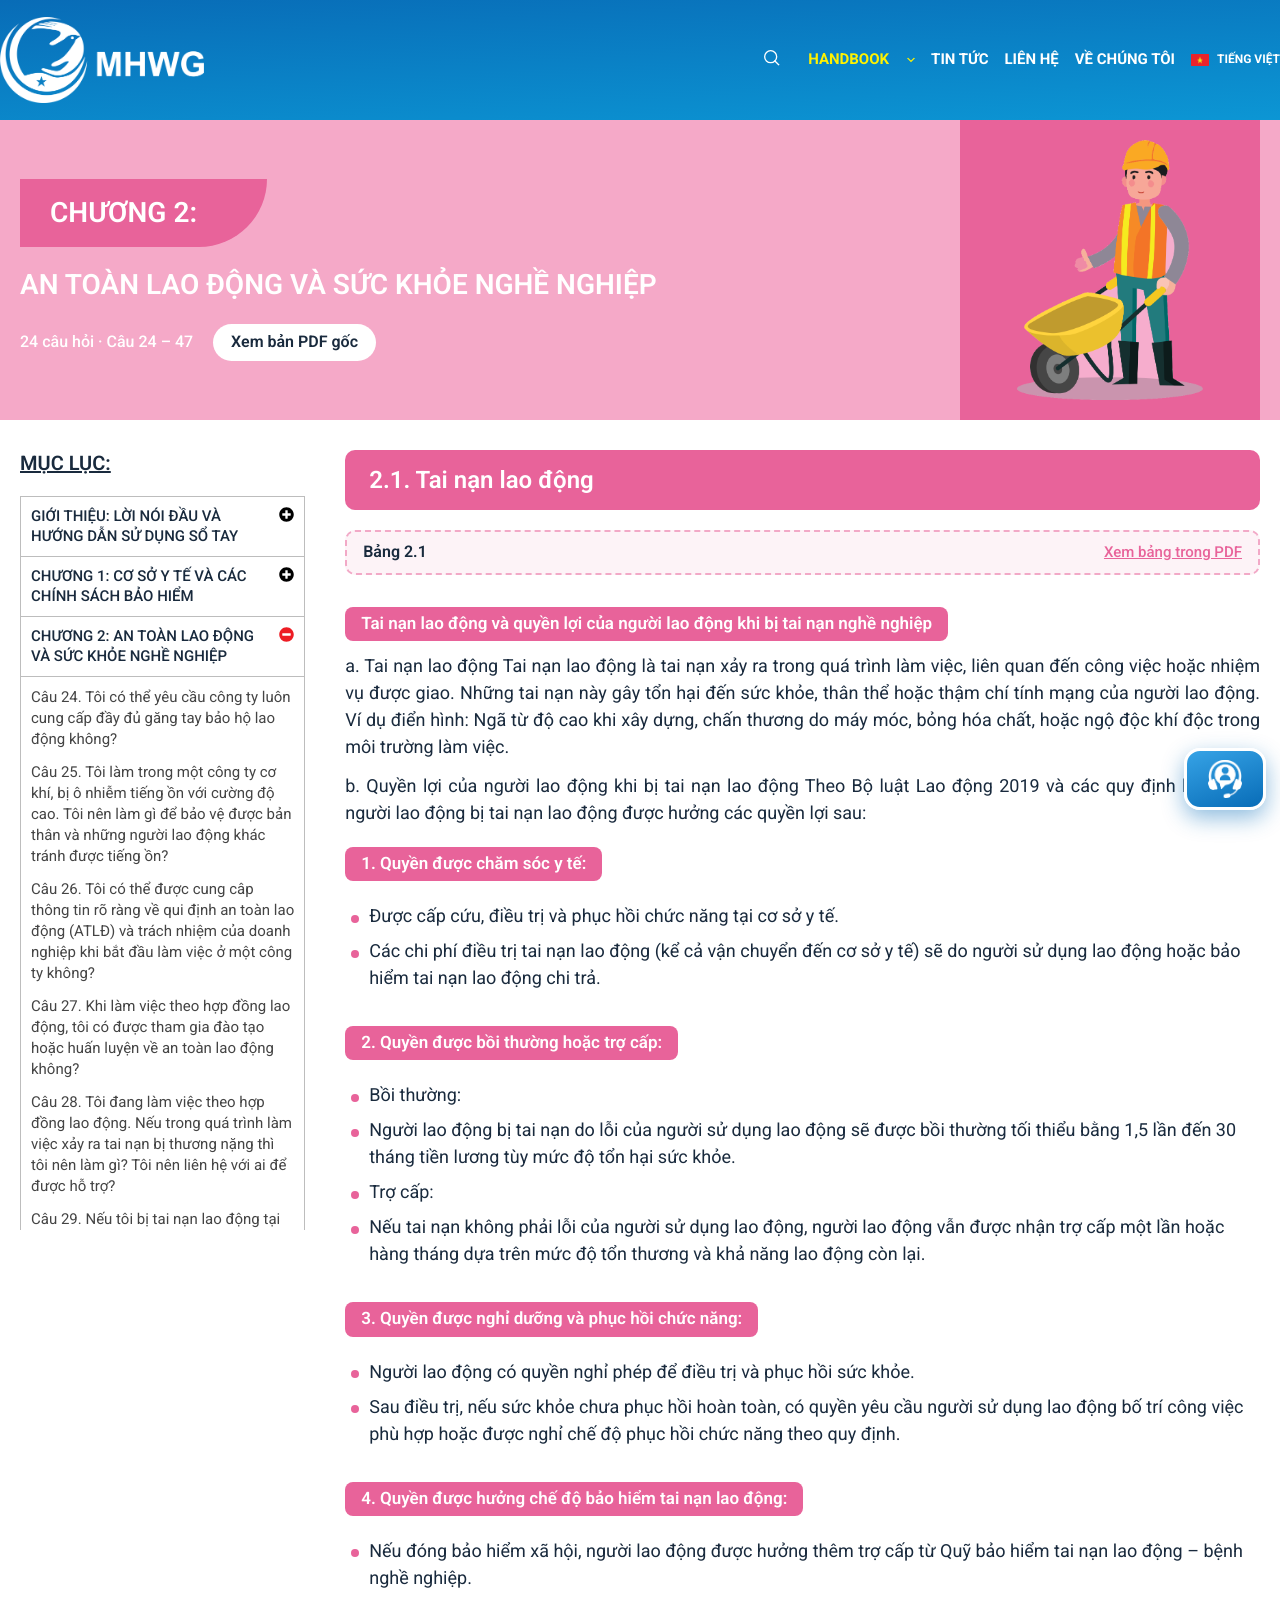
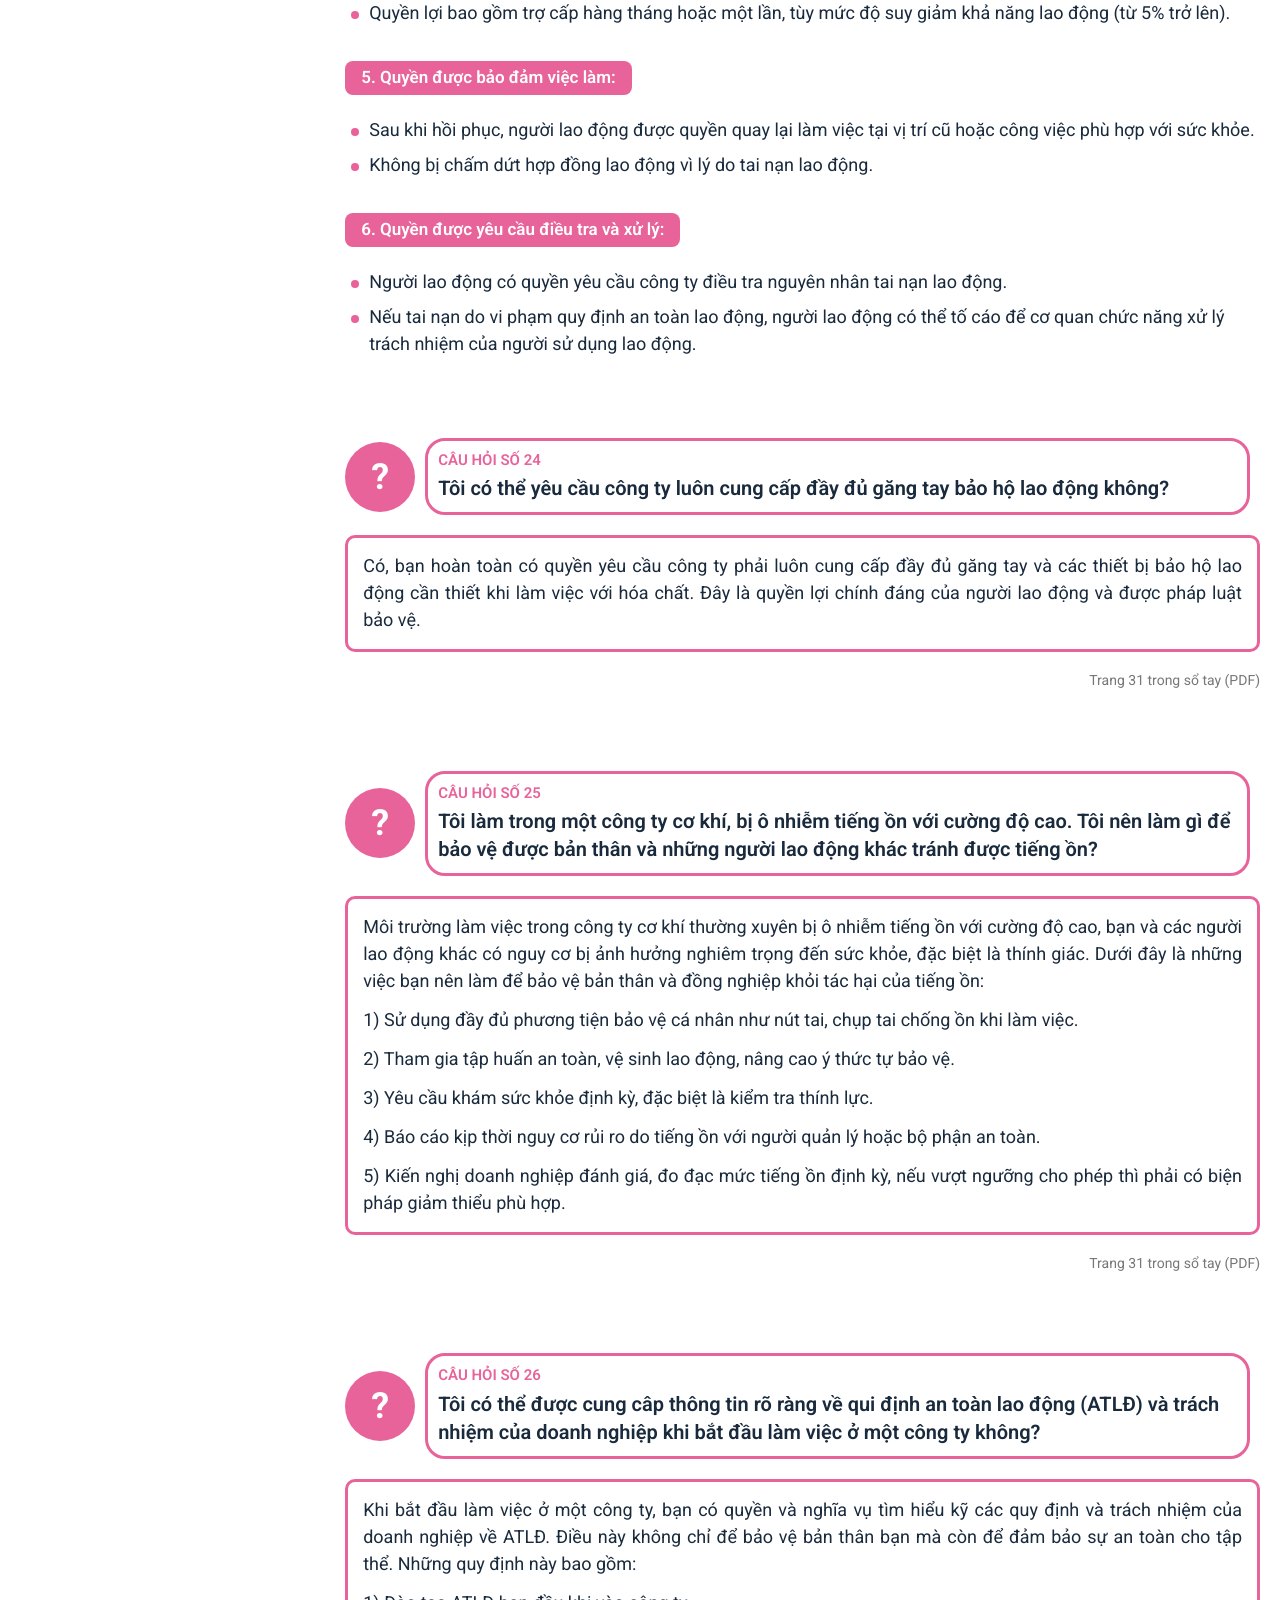
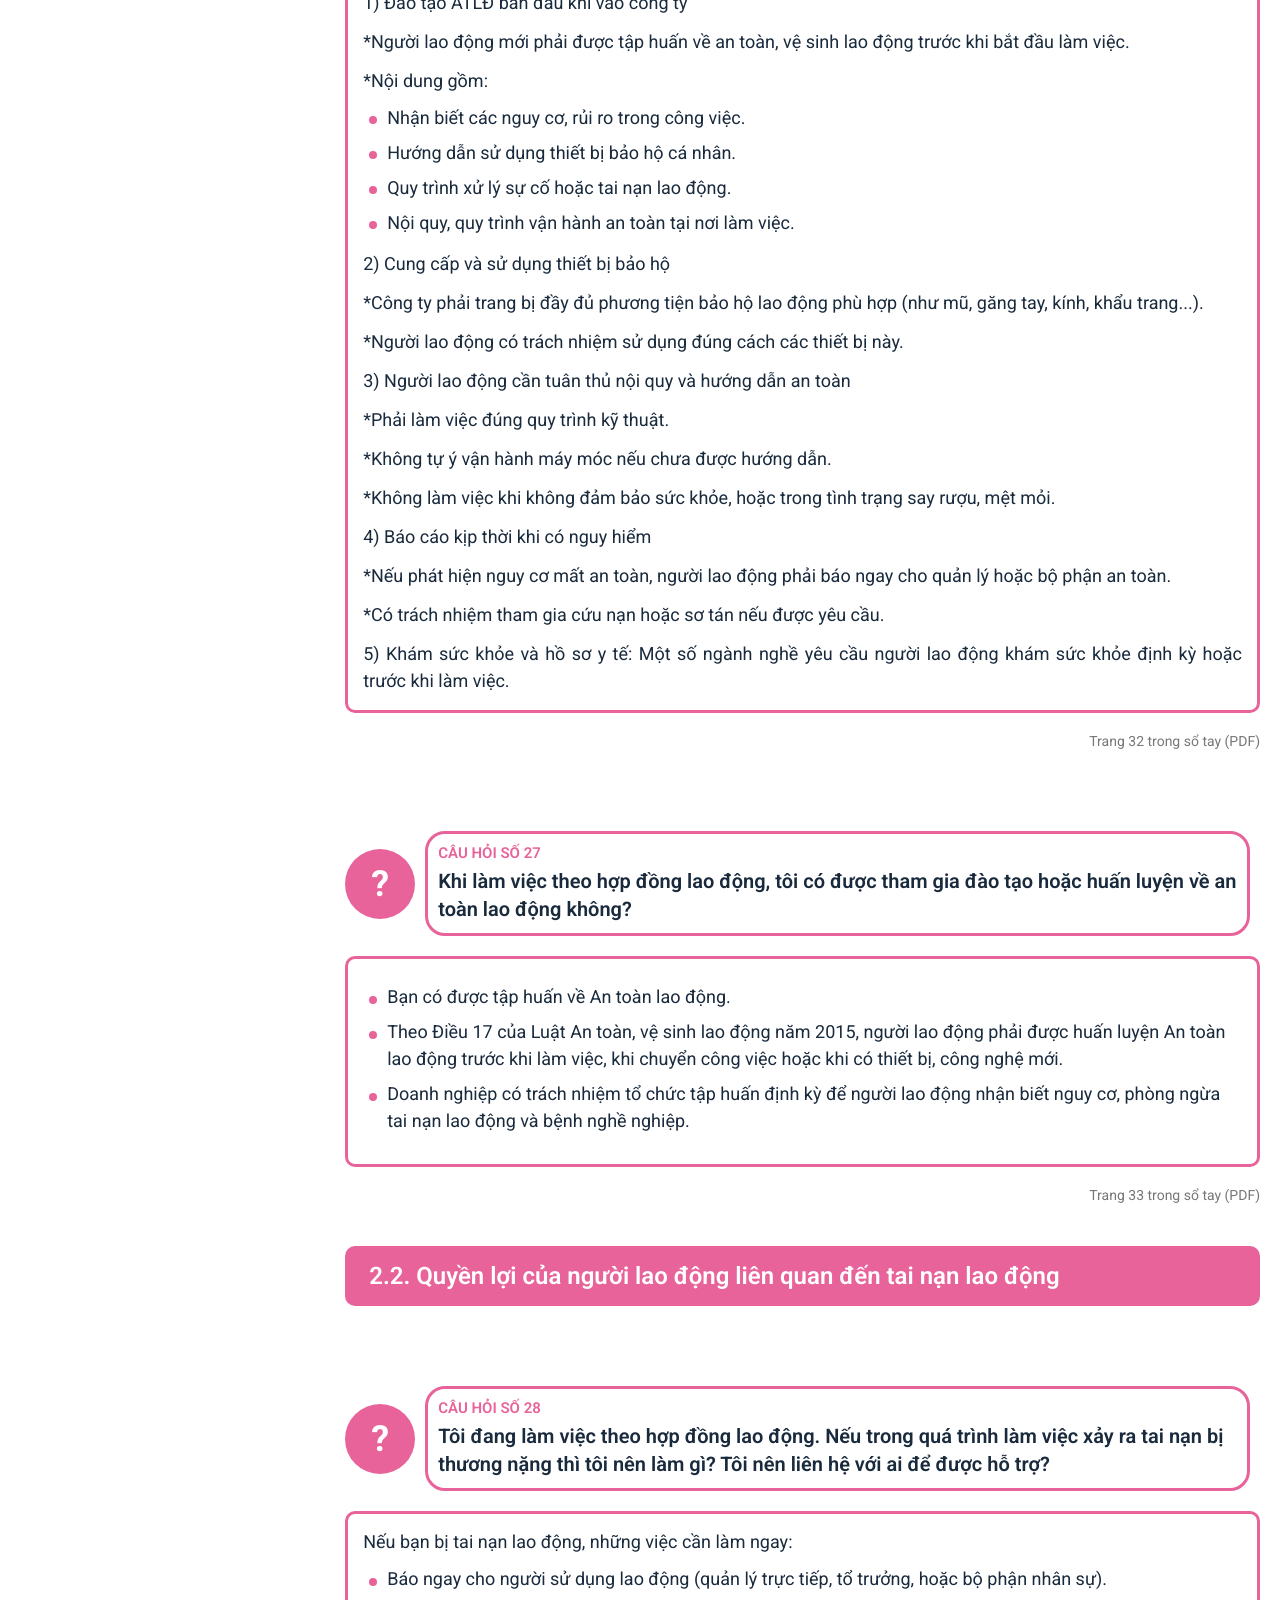
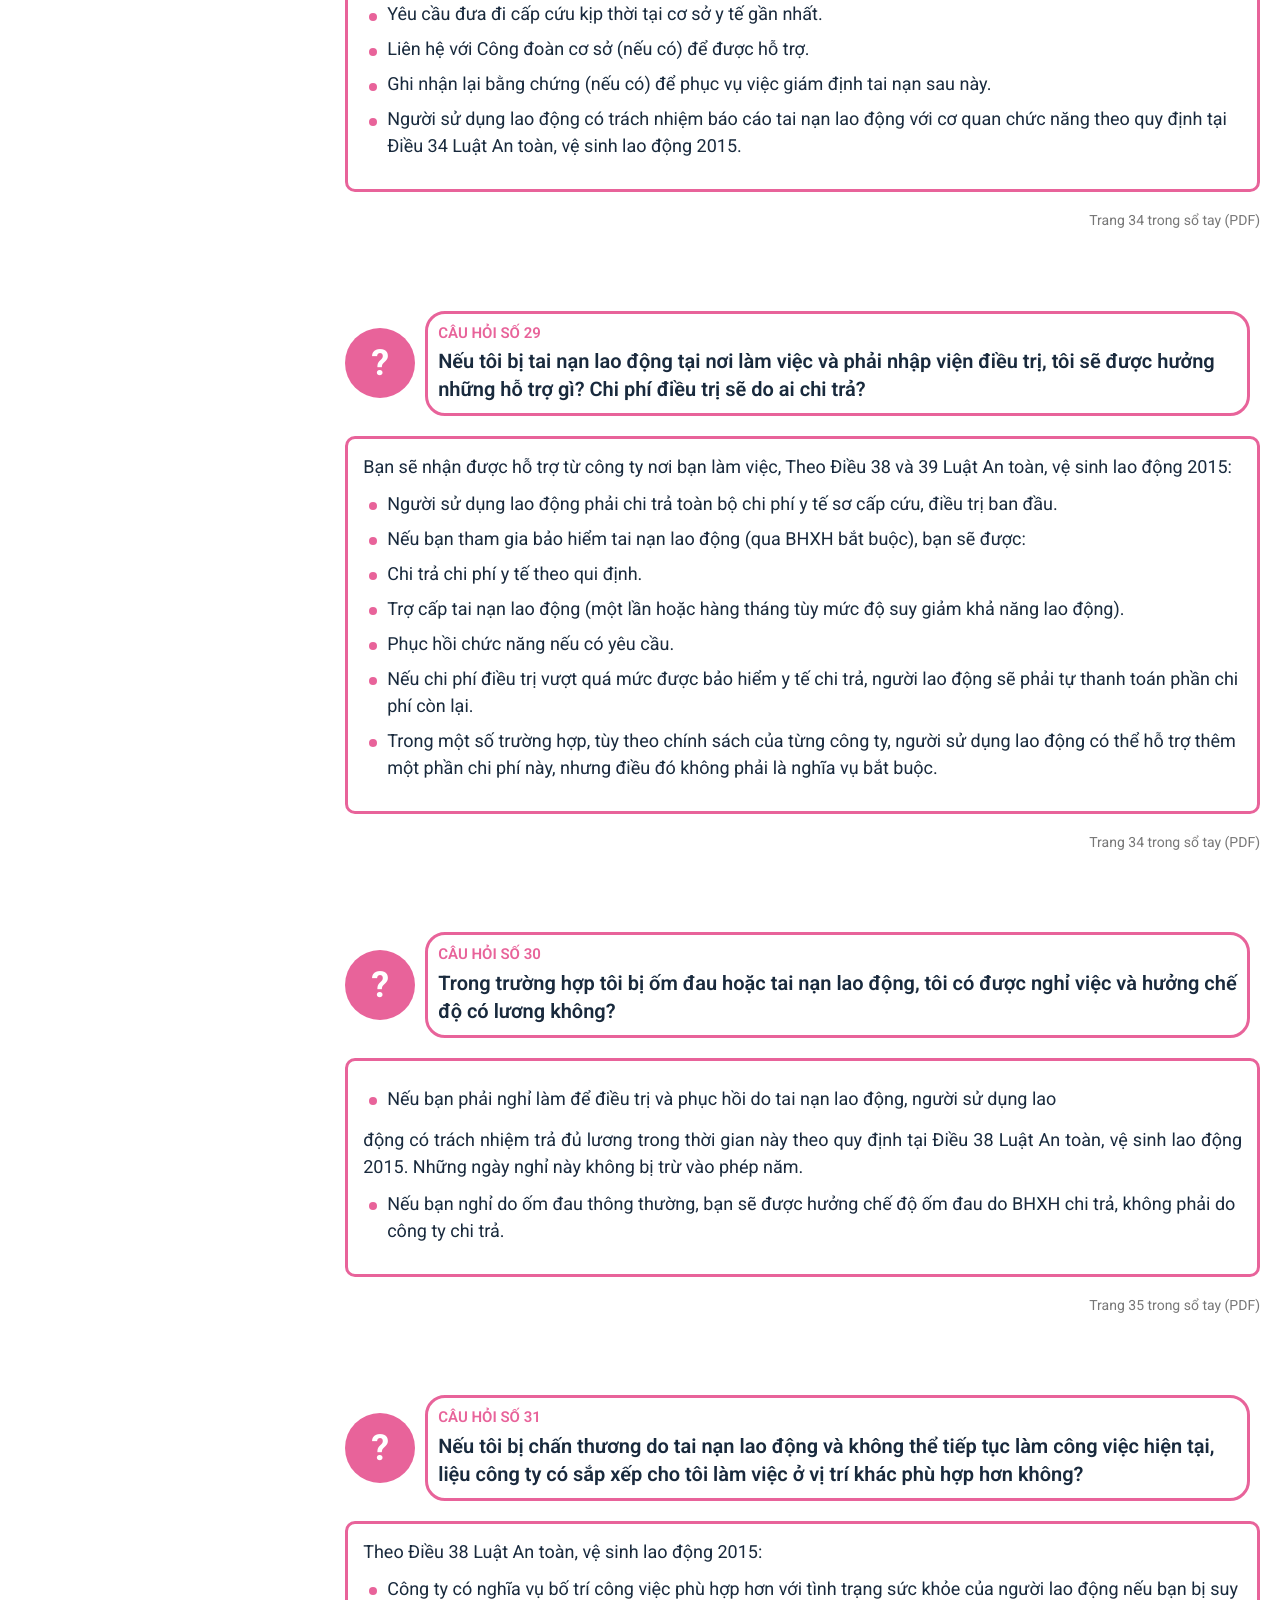
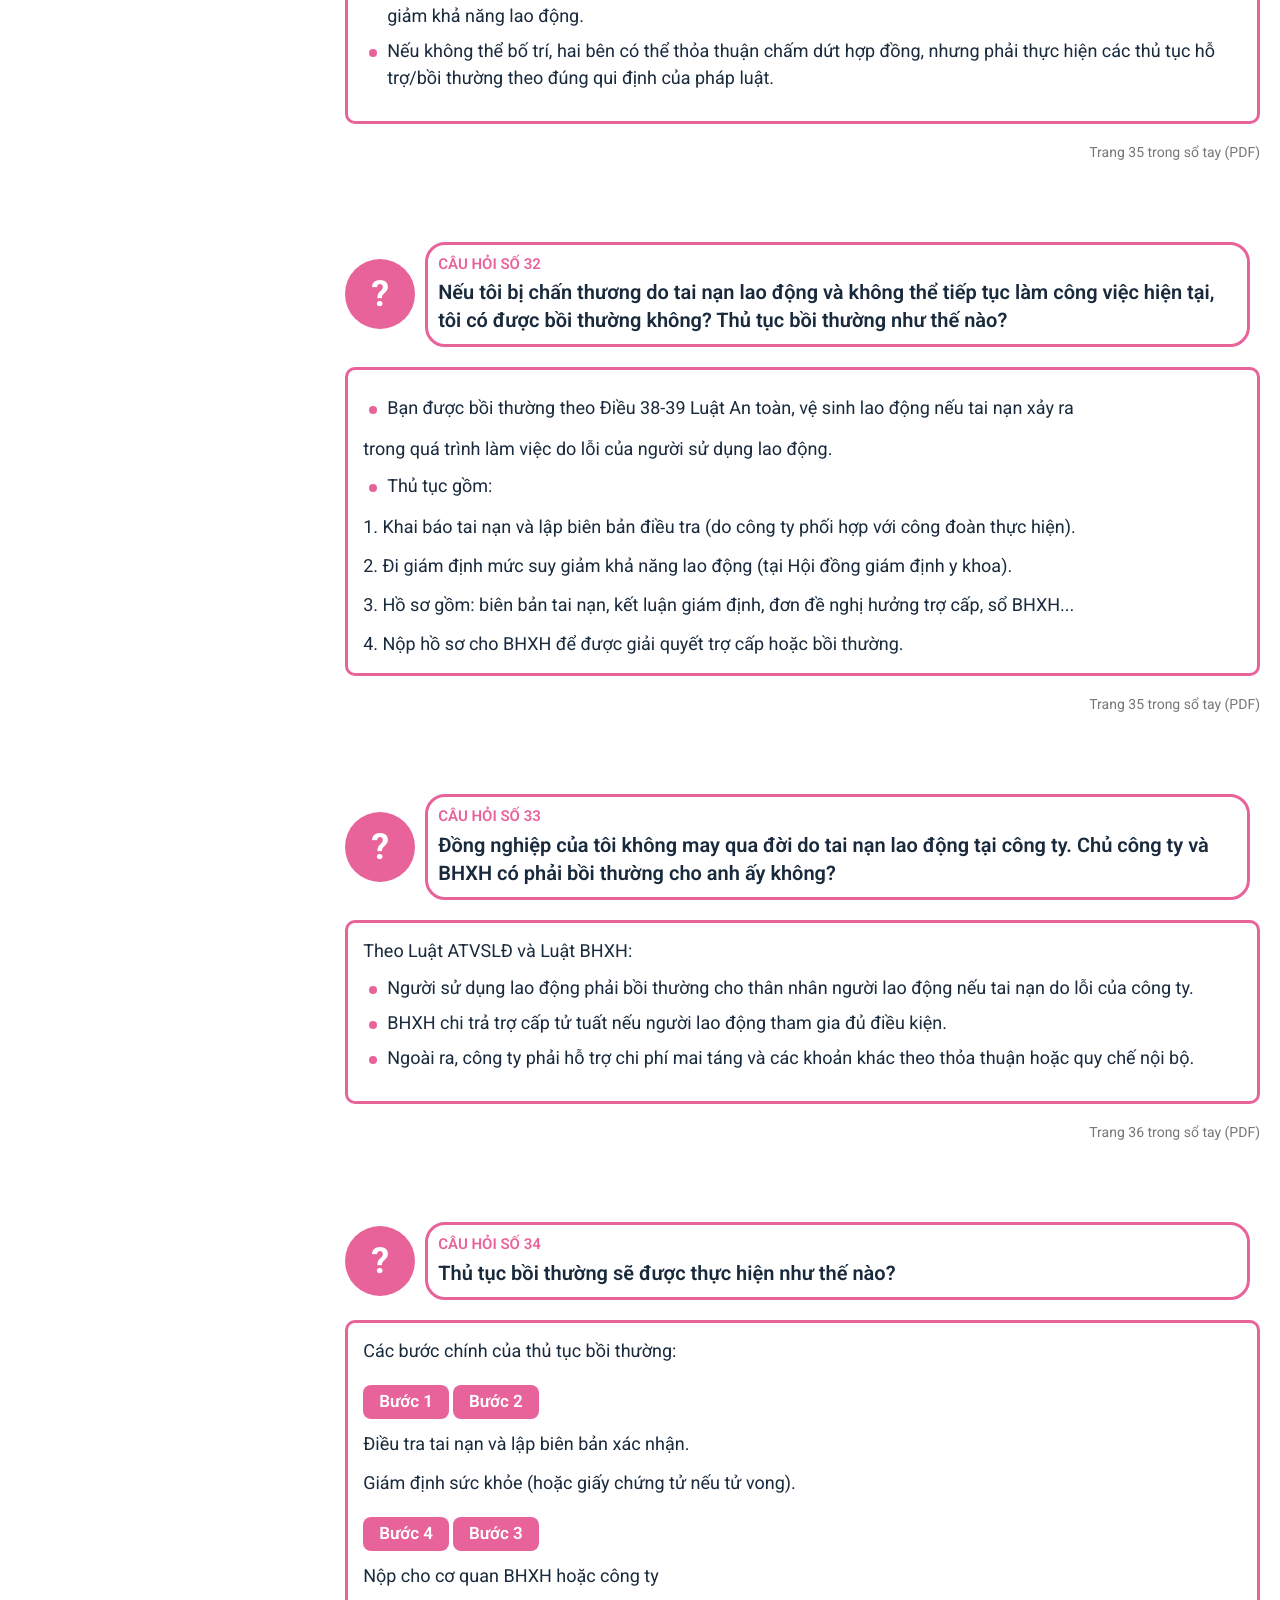
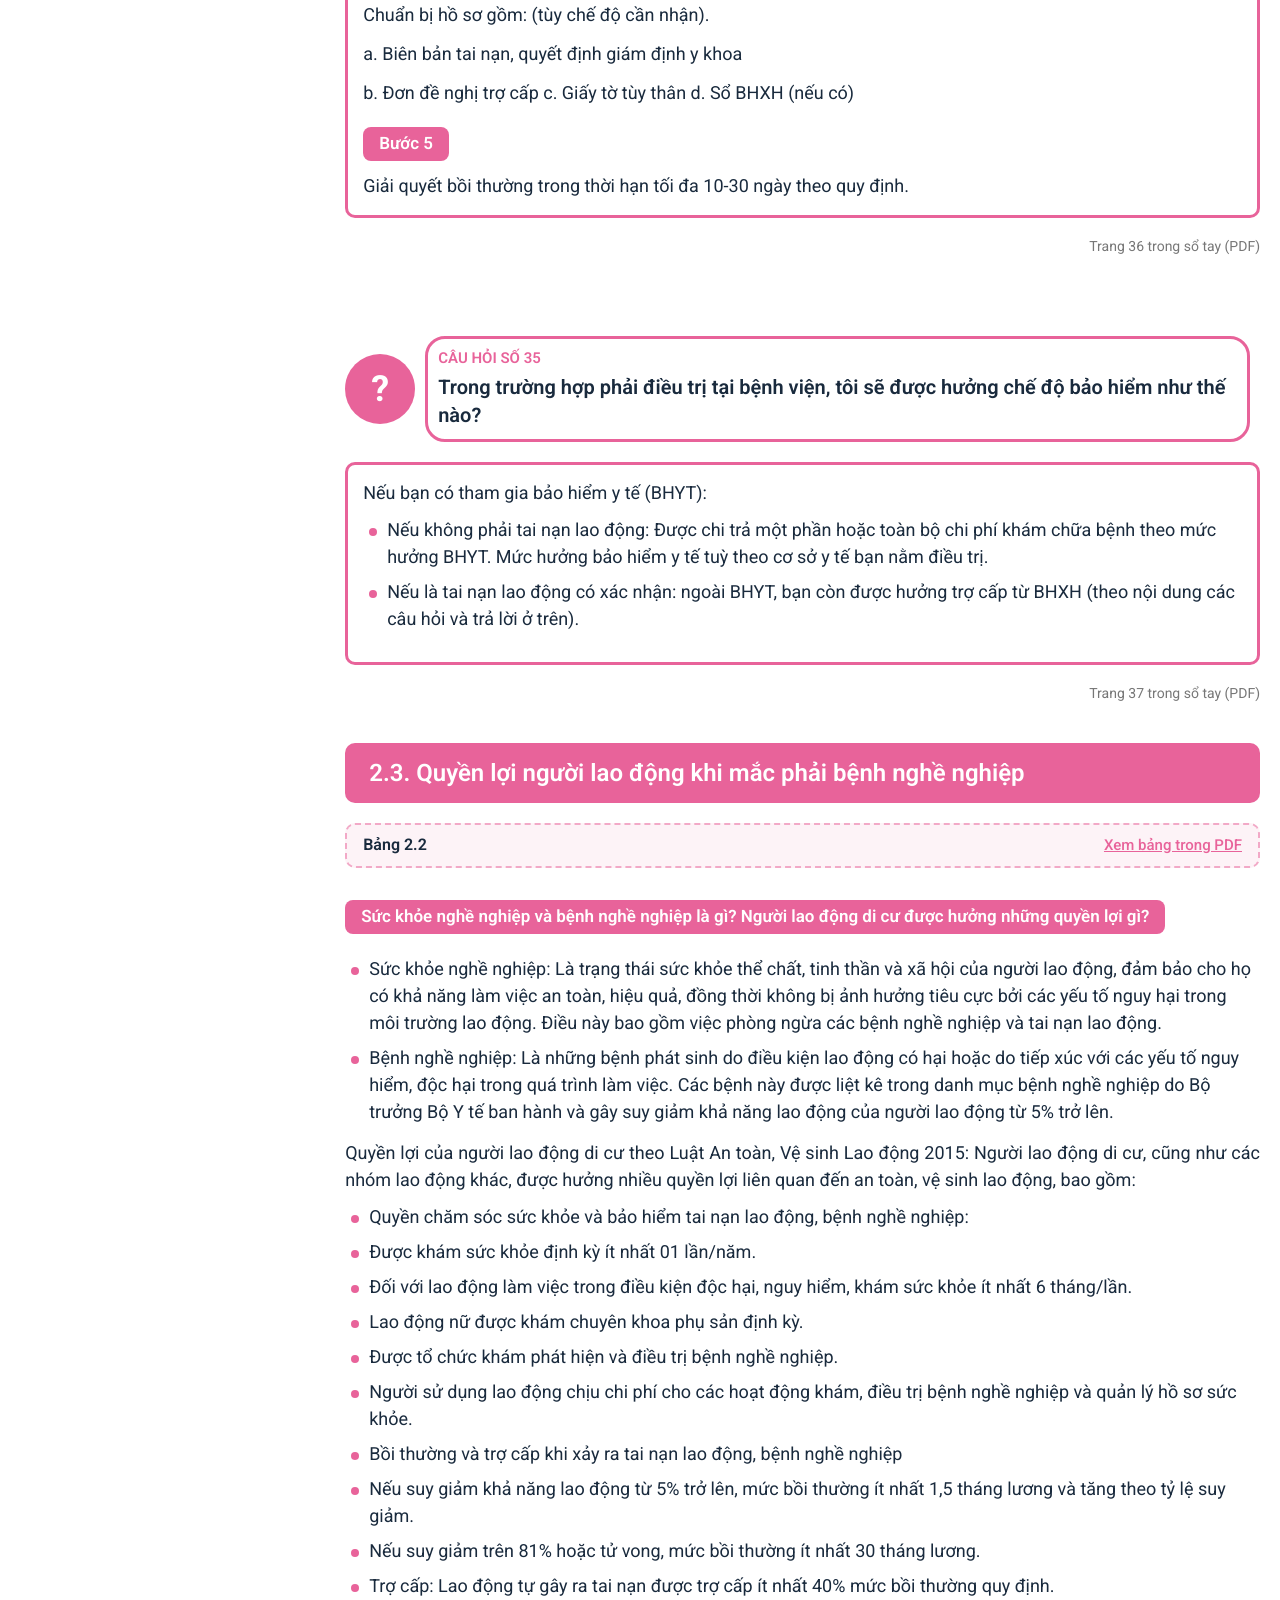
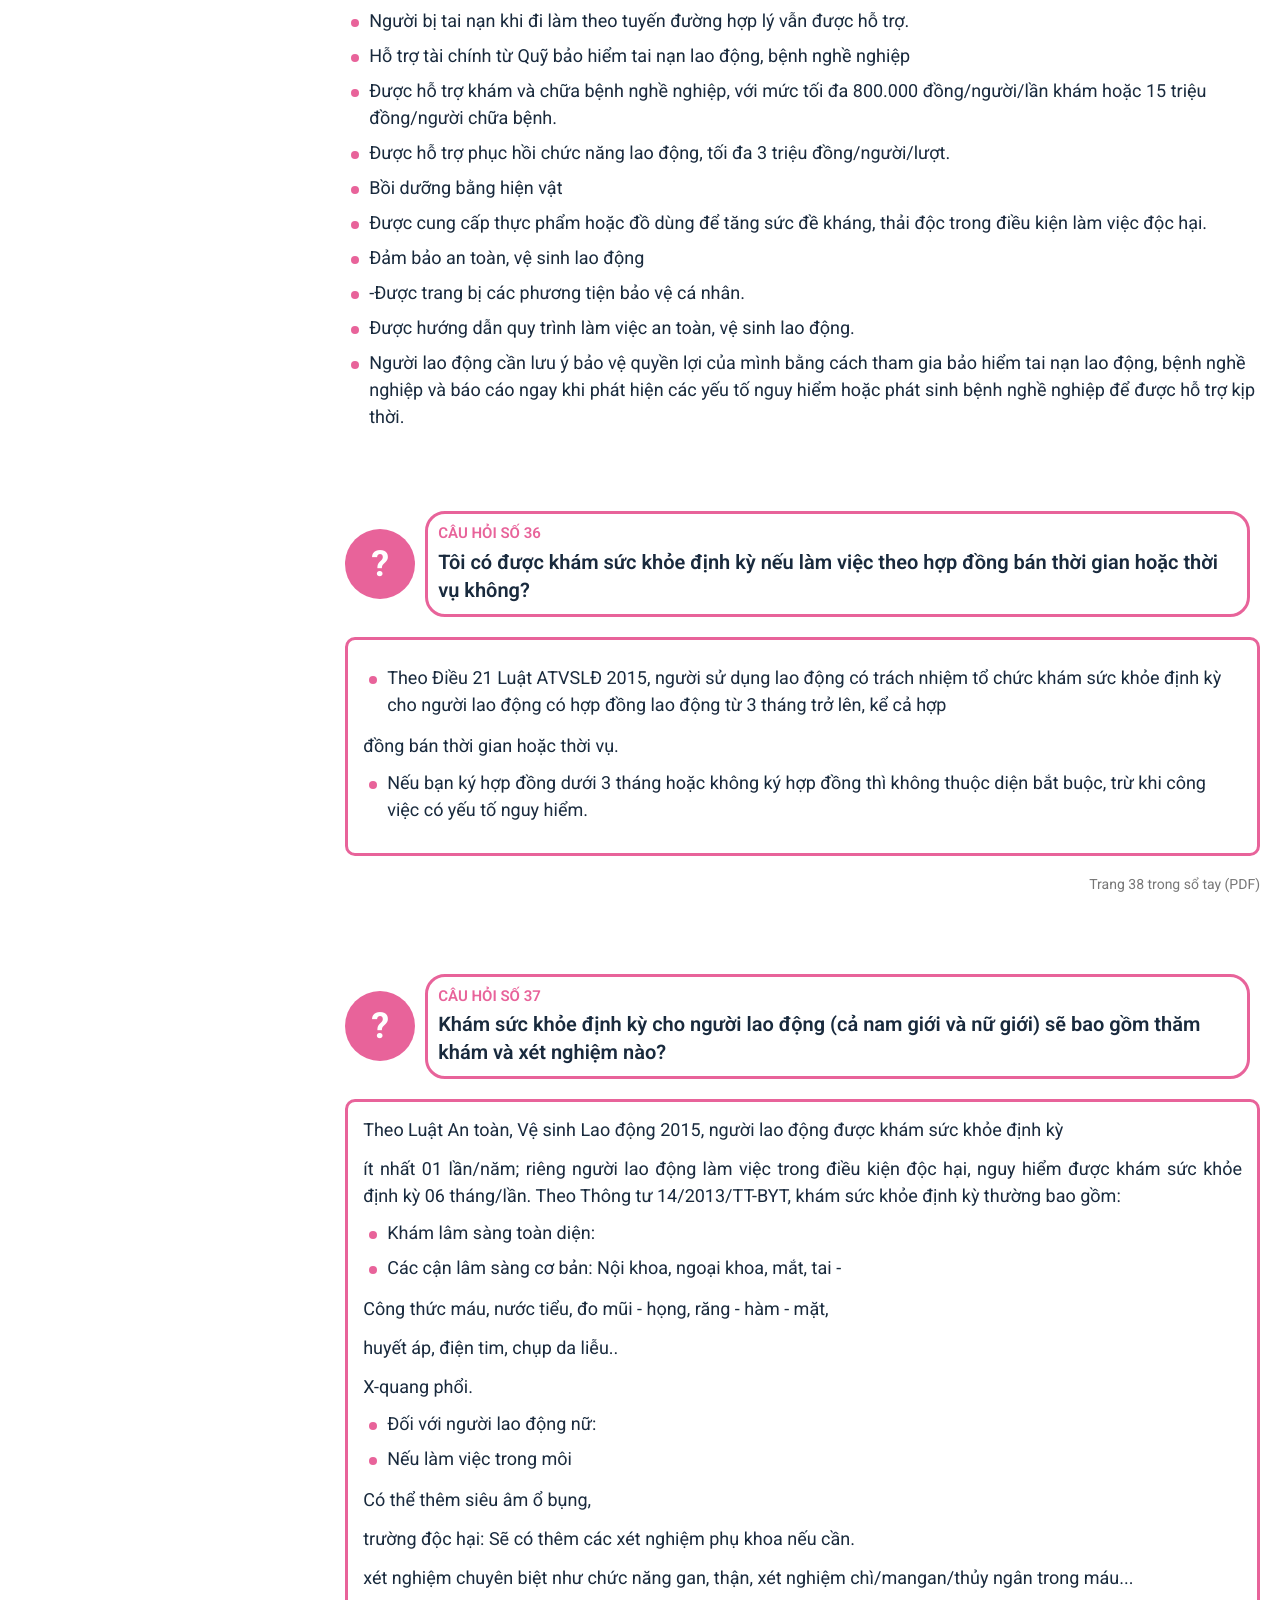
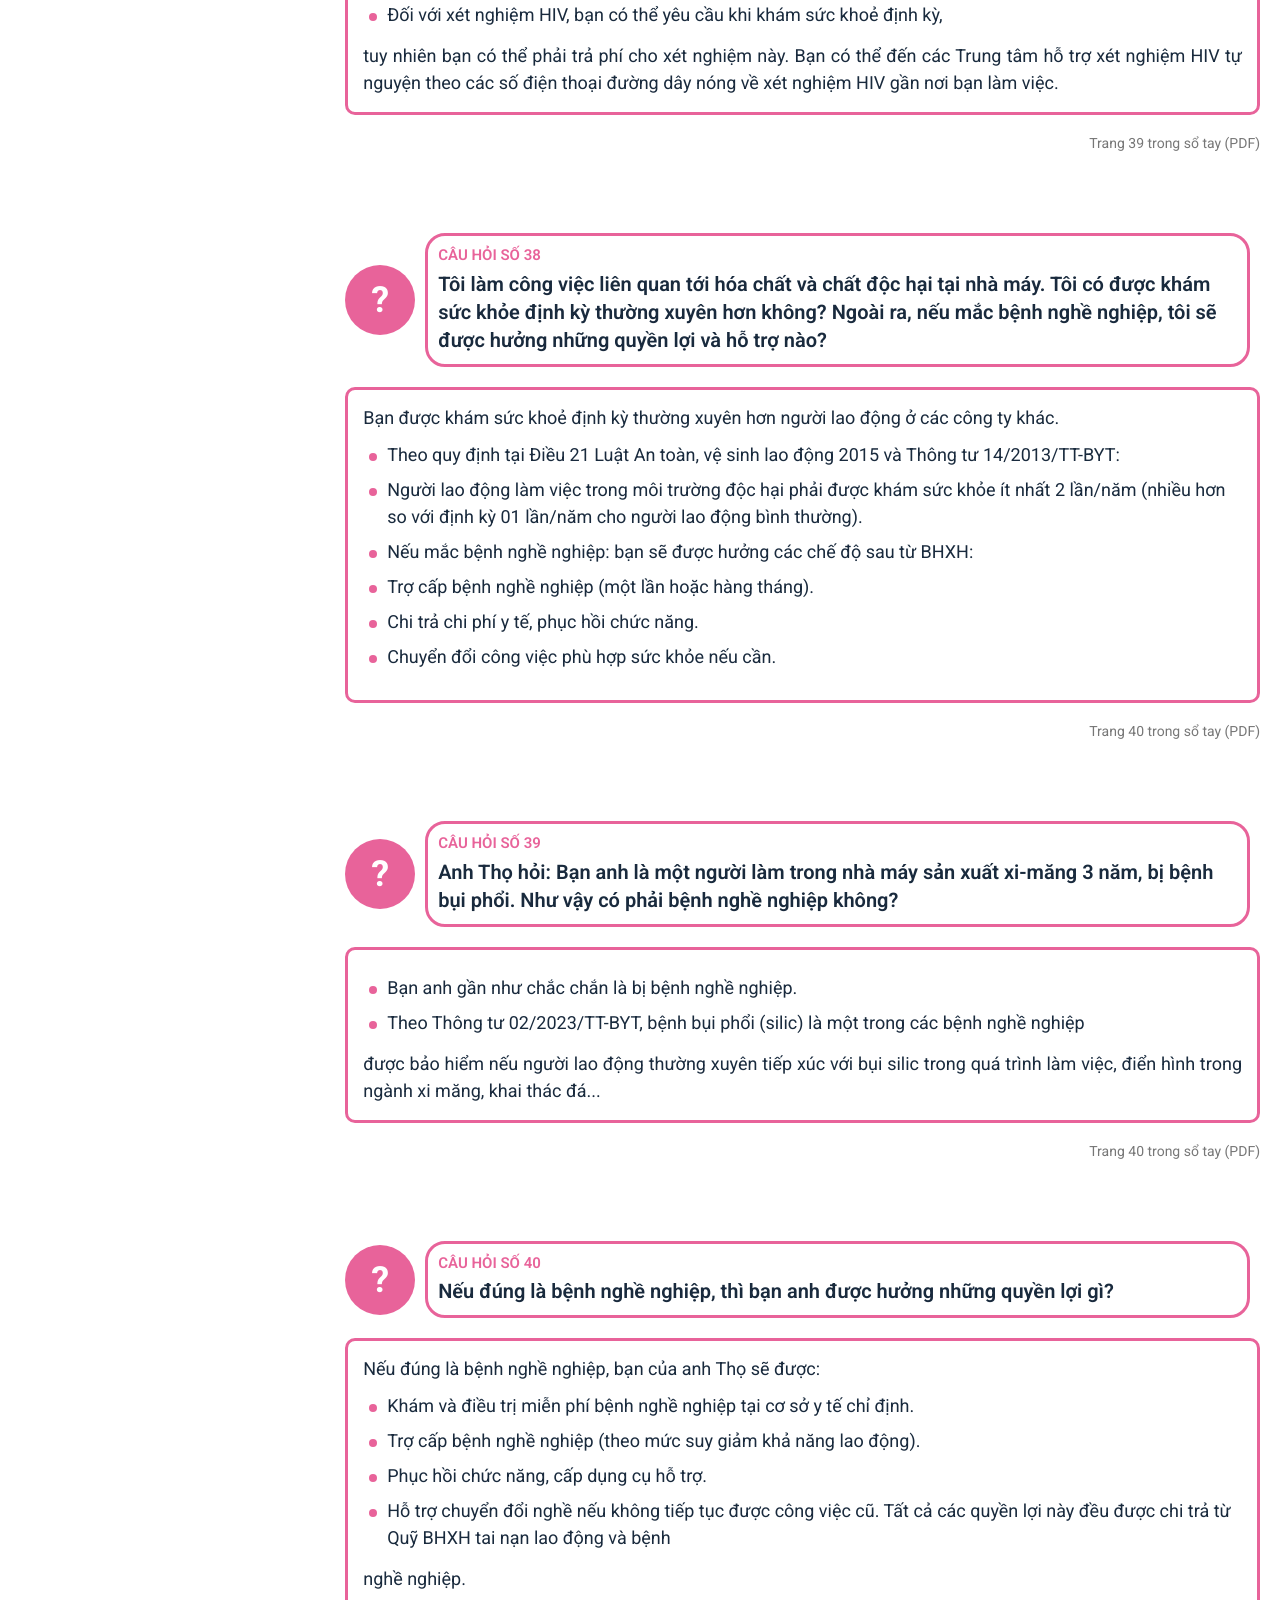
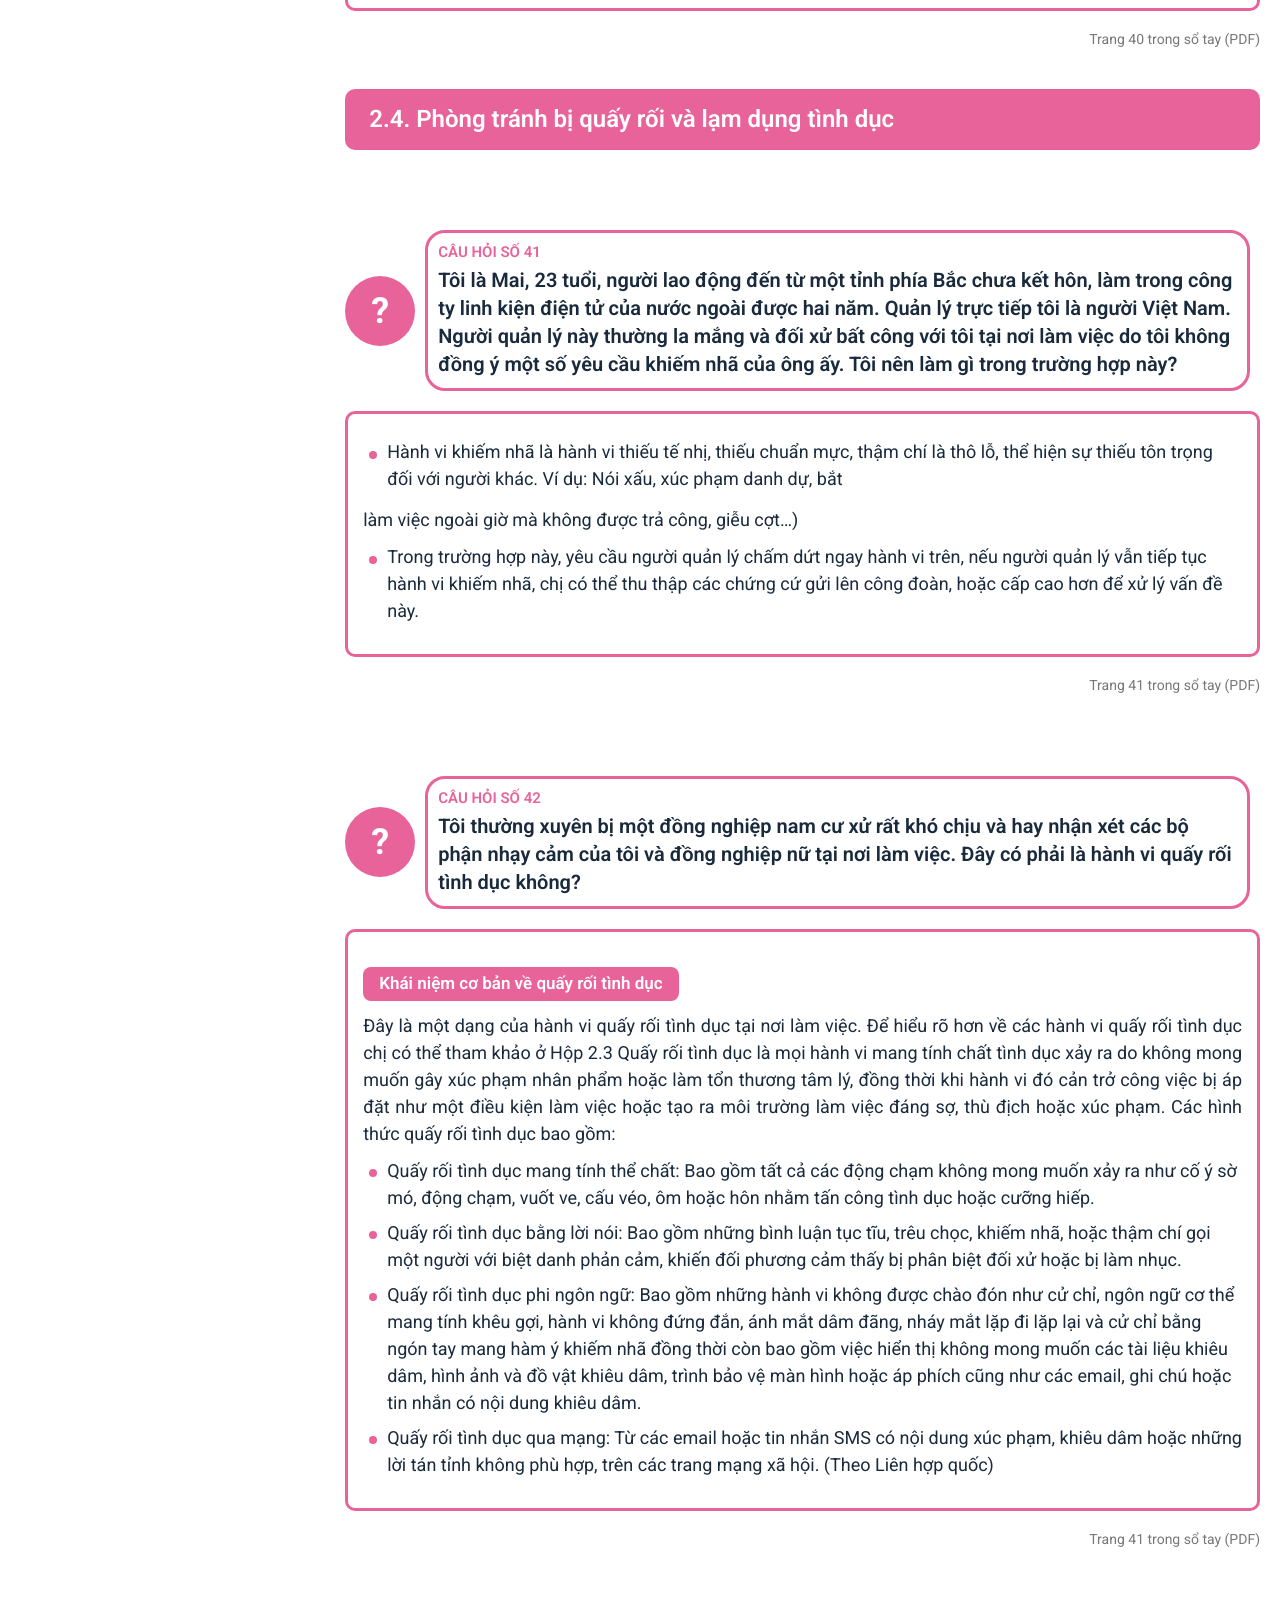
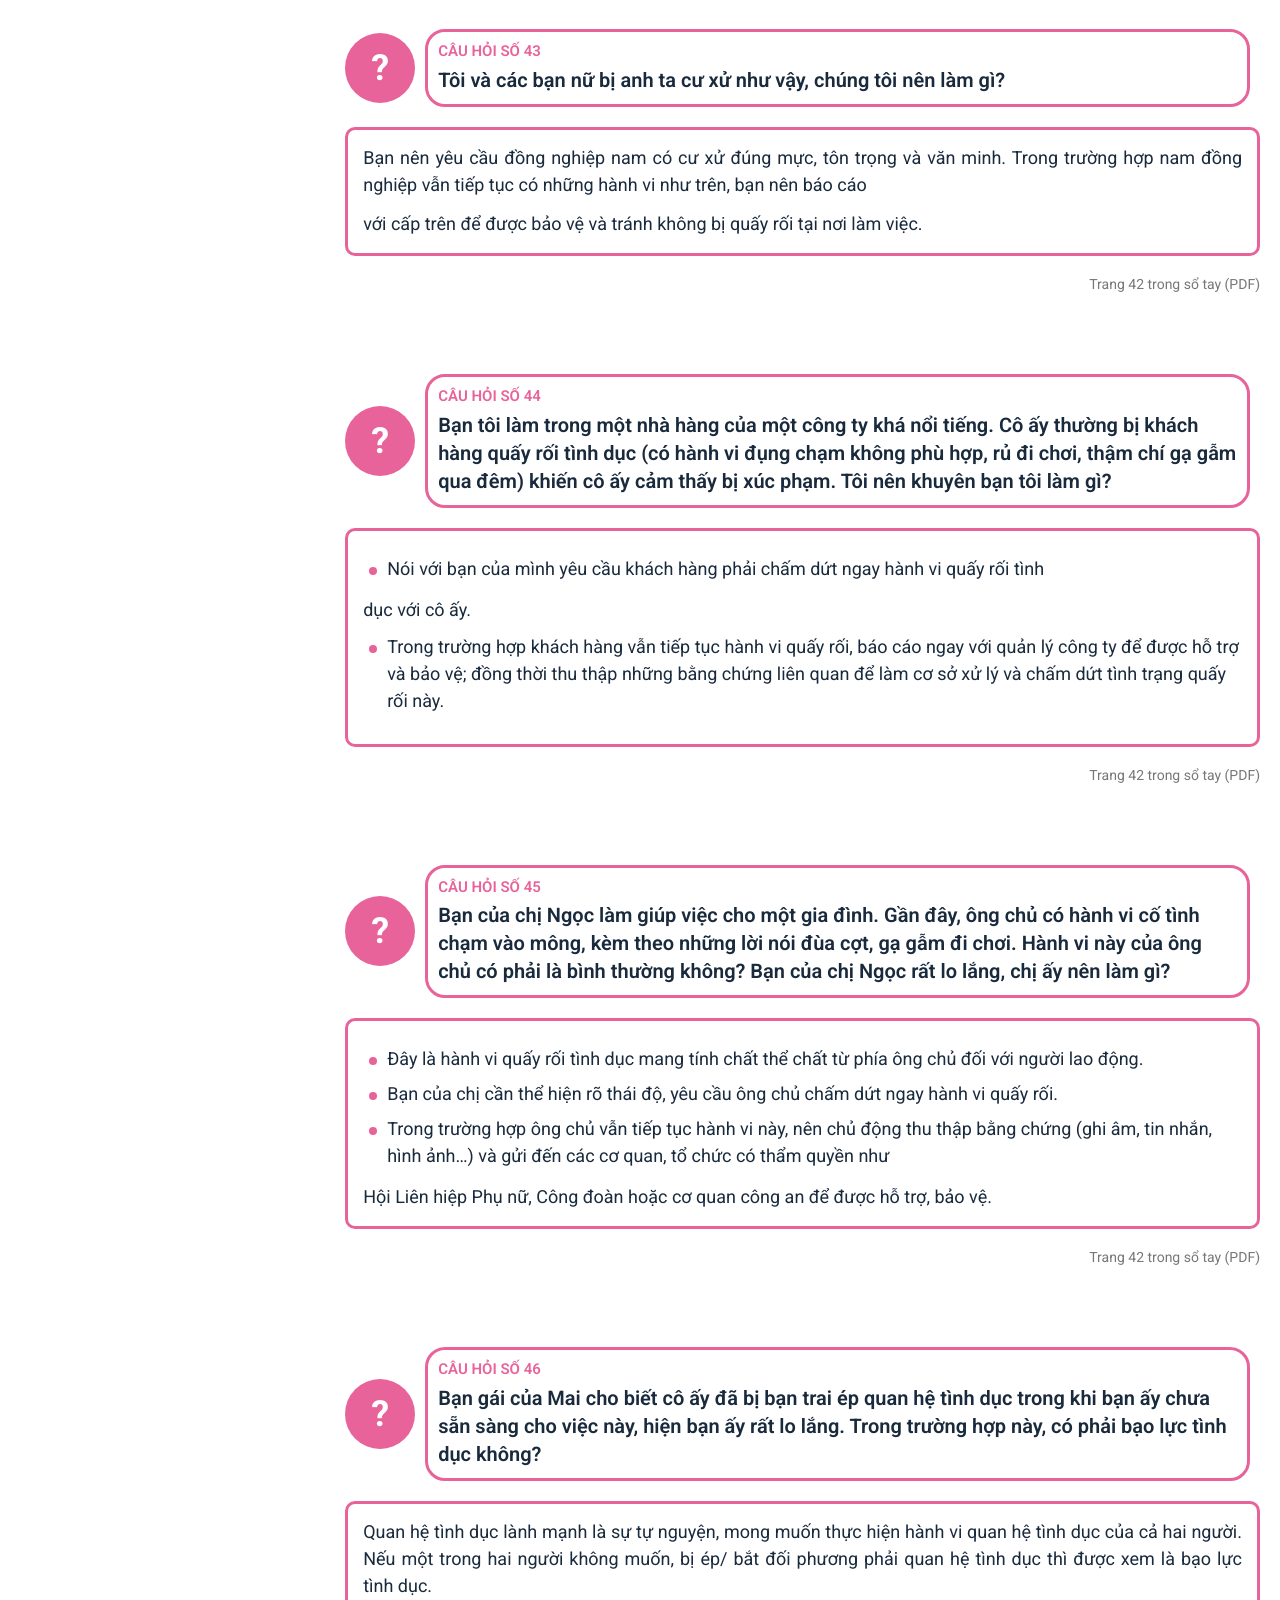
==== chapter_2.html @ 485c7907 "Sổ tay sức khỏe cho người lao động di cư trong nước Website tĩnh (HTML/CSS/JS thuần) theo cấu trúc d" ====
<!DOCTYPE html>
<html lang="vi">
    <head>
        <meta charset="UTF-8" />
        <meta http-equiv="X-UA-Compatible" content="IE=edge" />
        <meta name="viewport" content="width=device-width, initial-scale=1.0" />
        <meta name="description" content="Chương 2: An toàn lao động và sức khỏe nghề nghiệp - Sổ tay sức khỏe cho người lao động di cư trong nước. Hỏi đáp 24 câu." />
        <!-- favicon -->
        <link rel="apple-touch-icon" sizes="57x57" href="./images/favicon/apple-icon-57x57.png" />
        <link rel="apple-touch-icon" sizes="60x60" href="./images/favicon/apple-icon-60x60.png" />
        <link rel="apple-touch-icon" sizes="72x72" href="./images/favicon/apple-icon-72x72.png" />
        <link rel="apple-touch-icon" sizes="76x76" href="./images/favicon/apple-icon-76x76.png" />
        <link rel="apple-touch-icon" sizes="114x114" href="./images/favicon/apple-icon-114x114.png" />
        <link rel="apple-touch-icon" sizes="120x120" href="./images/favicon/apple-icon-120x120.png" />
        <link rel="apple-touch-icon" sizes="144x144" href="./images/favicon/apple-icon-144x144.png" />
        <link rel="apple-touch-icon" sizes="152x152" href="./images/favicon/apple-icon-152x152.png" />
        <link rel="apple-touch-icon" sizes="180x180" href="./images/favicon/apple-icon-180x180.png" />
        <link rel="icon" type="image/png" sizes="192x192" href="./images/favicon/android-icon-192x192.png" />
        <link rel="icon" type="image/png" sizes="32x32" href="./images/favicon/favicon-32x32.png" />
        <link rel="icon" type="image/png" sizes="96x96" href="./images/favicon/favicon-96x96.png" />
        <link rel="icon" type="image/png" sizes="16x16" href="./images/favicon/favicon-16x16.png" />
        <meta name="msapplication-TileColor" content="#ffffff" />
        <meta name="msapplication-TileImage" content="./images/favicon/ms-icon-144x144.png" />
        <meta name="theme-color" content="#ffffff" />
        <!-- end favicon -->
        <title>Chương 2: An toàn lao động và sức khỏe nghề nghiệp | Sổ tay sức khỏe cho người lao động di cư trong nước</title>
        <!-- font -->
        <link rel="preconnect" href="https://fonts.googleapis.com" />
        <link rel="preconnect" href="https://fonts.gstatic.com" crossorigin />
        <link href="https://fonts.googleapis.com/css2?family=Roboto:ital,wght@0,300;0,400;0,500;0,600;0,700;0,800;1,400&display=swap" rel="stylesheet" />
        <!-- end font -->
        <link rel="stylesheet" href="./css/style.css" />
    </head>

    <body>
        <!-- header -->
        <header id="header" class="header relative js__stickyHeader">
            <!-- pc -->
            <div class="header-container w-1290">
                <div class="header-top d-3xl-flex items-center justify-between">
                    <!-- logo -->
                    <div class="header-logo flex-0">
                        <a href="./index.html" class="header-logo__link"><img src="./images/logo-trang-1.png" alt="MHWG" class="header-logo__img"></a>
                    </div>
                    <!-- logo -->
                    <div class="header-right flex-1 d-3xl-flex items-center gap-24">
                        <!-- search -->
                        <div class="header-search js__searchContainer">
                            <div class="header-search__icon js__searchIcon">
                                <img src="./images/svg/search.svg" alt="Tìm kiếm">
                            </div>
                            <div class="header-search__wrapper js__searchContent">
                                <div class="header-search__close js__closeSearch">
                                    <img src="./images/svg/close-w.svg" alt="Đóng">
                                </div>
                                <div class="header-search__form">
                                    <form action="./tim_kiem.html" method="get" class="relative">
                                        <input type="text" name="s" class="search-input w-full h-full js__searchInput" placeholder="Tìm kiếm câu hỏi..." autocomplete="off">
                                        <button type="submit" class="search-btn" aria-label="Tìm kiếm">
                                            <svg class="ct-icon" aria-hidden="true" width="15" height="15" viewBox="0 0 15 15"><path d="M14.8,13.7L12,11c0.9-1.2,1.5-2.6,1.5-4.2c0-3.7-3-6.8-6.8-6.8S0,3,0,6.8s3,6.8,6.8,6.8c1.6,0,3.1-0.6,4.2-1.5l2.8,2.8c0.1,0.1,0.3,0.2,0.5,0.2s0.4-0.1,0.5-0.2C15.1,14.5,15.1,14,14.8,13.7z M1.5,6.8c0-2.9,2.4-5.2,5.2-5.2S12,3.9,12,6.8S9.6,12,6.8,12S1.5,9.6,1.5,6.8z" fill="currentColor"></path></svg>
                                        </button>
                                    </form>
                                </div>
                            </div>
                        </div>
                        <!-- end search -->
                        <!-- navbar -->
                        <ul class="navbar d-3xl-flex items-center gap-24">
                            <!-- item -->
                            <li class="navbar-item active">
                                <div class="navbar-item__top d-3xl-flex items-center gap-10">
                                    <a href="./index.html" class="navbar-item__link">Handbook</a>
                                    <div class="navbar-item__icon">
                                        <svg class="ct-icon" width="8" height="8" viewBox="0 0 15 15"><path d="M2.1,3.2l5.4,5.4l5.4-5.4L15,4.3l-7.5,7.5L0,4.3L2.1,3.2z" fill="currentColor"></path></svg>
                                    </div>
                                </div>
                                <div class="navbar-dropdown-wrapper">
                                    <ul class="navbar-dropdown">
                                        <li class="navbar-dropdown__item fs-15">
                                            <a href="./gioi_thieu.html" class="navbar-dropdown__link">Giới thiệu: Lời nói đầu và hướng dẫn sử dụng sổ tay</a>
                                        </li>
                                        <li class="navbar-dropdown__item fs-15">
                                            <a href="./chapter_1.html" class="navbar-dropdown__link">Chương 1: Cơ sở y tế và các chính sách bảo hiểm</a>
                                        </li>
                                        <li class="navbar-dropdown__item fs-15">
                                            <a href="./chapter_2.html" class="navbar-dropdown__link">Chương 2: An toàn lao động và sức khỏe nghề nghiệp</a>
                                        </li>
                                        <li class="navbar-dropdown__item fs-15">
                                            <a href="./chapter_3.html" class="navbar-dropdown__link">Chương 3: Chăm sóc sức khoẻ và môi trường sống</a>
                                        </li>
                                        <li class="navbar-dropdown__item fs-15">
                                            <a href="./chapter_4.html" class="navbar-dropdown__link">Chương 4: Phòng ngừa bệnh tật</a>
                                        </li>
                                        <li class="navbar-dropdown__item fs-15">
                                            <a href="./thong_tin_bo_sung.html" class="navbar-dropdown__link">Thông tin bổ sung: Đường dây nóng và cơ sở y tế</a>
                                        </li>
                                    </ul>
                                </div>
                            </li>
                            <!-- end item -->
                            <!-- item -->
                            <li class="navbar-item">
                                <div class="navbar-item__top d-3xl-flex items-center gap-10">
                                    <a href="https://mhwg.org.vn/" class="navbar-item__link" target="_blank" rel="noopener">Tin tức</a>
                                </div>
                            </li>
                            <!-- end item -->
                            <!-- item -->
                            <li class="navbar-item">
                                <div class="navbar-item__top d-3xl-flex items-center gap-10">
                                    <a href="https://mhwg.org.vn/vi/lien-he/" class="navbar-item__link" target="_blank" rel="noopener">Liên hệ</a>
                                </div>
                            </li>
                            <!-- end item -->
                            <!-- item -->
                            <li class="navbar-item">
                                <div class="navbar-item__top d-3xl-flex items-center gap-10">
                                    <a href="./gioi_thieu.html" class="navbar-item__link">Về chúng tôi</a>
                                </div>
                            </li>
                            <!-- end item -->
                            <!-- item -->
                            <li class="navbar-item navbar-item-languageWrapper">
                                <div class="navbar-item__top d-3xl-flex items-center gap-10">
                                    <a href="./index.html" class="navbar-item__link navbar-item__language">
                                        <div class="navbar-item__flag-icon">
                                            <img src="./images/flag-vi.png" alt="">
                                        </div>
                                        <span class="navbar-item__text">Tiếng việt</span>
                                    </a>
                                </div>
                            </li>
                            <!-- end item -->
                        </ul>
                        <!-- end navbar -->

                        <!-- menu mobile -->
                        <div class="sub-menu d-3xl-none d-lg-block">
                            <!-- icon bar -->
                            <div class="icon-bar js__clickShowMenuMb px-15 py-10">
                                <img src="./images/svg/bar-w.svg" alt="Menu">
                            </div>
                            <!-- end icon bar -->
                            <!-- content -->
                            <div class="sub-menu__content">
                                <!-- close -->
                                <div class="sub-menu__close js__closeSubMenu h-56 p-4 mb-8 d-3xl-flex items-center text-white">
                                    <img src="./images/svg/close-w.svg" alt="Đóng">
                                </div>
                                <!-- end close -->

                                <div class="sub-menu__container">
                                    <!-- list -->
                                    <div class="sub-menu__list">
                                        <!-- item -->
                                        <div class="sub-menu__item">
                                            <!-- heading -->
                                            <div class="heading-sub js__dropDown d-3xl-flex items-center justify-between px-16 py-8 text-white">
                                                <a href="./index.html" class="heading-sub__title fs-16 fw-500">Handbook</a>
                                                <div class="heading-sub__arrow">
                                                    <img src="./images/svg/arrow-down-w.svg" alt="">
                                                </div>
                                            </div>
                                            <!-- end heading -->
                                            <!-- sub menu list -->
                                            <ul class="list-sub js__listSubMenu">
                                                <li class="item-sub">
                                                    <a href="./gioi_thieu.html" class="item-sub__link fs-16">Giới thiệu: Lời nói đầu và hướng dẫn sử dụng sổ tay</a>
                                                </li>
                                                <li class="item-sub">
                                                    <a href="./chapter_1.html" class="item-sub__link fs-16">Chương 1: Cơ sở y tế và các chính sách bảo hiểm</a>
                                                </li>
                                                <li class="item-sub">
                                                    <a href="./chapter_2.html" class="item-sub__link fs-16">Chương 2: An toàn lao động và sức khỏe nghề nghiệp</a>
                                                </li>
                                                <li class="item-sub">
                                                    <a href="./chapter_3.html" class="item-sub__link fs-16">Chương 3: Chăm sóc sức khoẻ và môi trường sống</a>
                                                </li>
                                                <li class="item-sub">
                                                    <a href="./chapter_4.html" class="item-sub__link fs-16">Chương 4: Phòng ngừa bệnh tật</a>
                                                </li>
                                                <li class="item-sub">
                                                    <a href="./thong_tin_bo_sung.html" class="item-sub__link fs-16">Thông tin bổ sung: Đường dây nóng và cơ sở y tế</a>
                                                </li>
                                            </ul>
                                            <!-- end sub menu list -->
                                        </div>
                                        <!-- end item -->
                                        <!-- item -->
                                        <div class="sub-menu__item">
                                            <div class="heading-sub d-3xl-flex items-center justify-between px-16 py-8 text-white">
                                                <a href="https://mhwg.org.vn/" class="heading-sub__title fs-16 fw-500" target="_blank" rel="noopener">Tin tức</a>
                                            </div>
                                        </div>
                                        <!-- end item -->
                                        <!-- item -->
                                        <div class="sub-menu__item">
                                            <div class="heading-sub d-3xl-flex items-center justify-between px-16 py-8 text-white">
                                                <a href="https://mhwg.org.vn/vi/lien-he/" class="heading-sub__title fs-16 fw-500" target="_blank" rel="noopener">Liên hệ</a>
                                            </div>
                                        </div>
                                        <!-- end item -->
                                        <!-- item -->
                                        <div class="sub-menu__item">
                                            <div class="heading-sub d-3xl-flex items-center justify-between px-16 py-8 text-white">
                                                <a href="./gioi_thieu.html" class="heading-sub__title fs-16 fw-500">Về chúng tôi</a>
                                            </div>
                                        </div>
                                        <!-- end item -->
                                    </div>
                                    <!-- end list -->
                                </div>
                            </div>
                            <!-- end content -->
                            <div class="overlay js__overlay"></div>
                        </div>
                        <!-- end menu mobile -->
                    </div>
                </div>
            </div>
            <!-- end pc -->
        </header>
        <!-- end header -->
        <!-- main -->
        <main id="main" class="main">

            <!-- chapter primary -->
            <section class="chapter-primary chapter-primary--2 relative z-20 over-hidden w-wrapper">
                <div class="chapter-primary__container w-1290 d-3xl-flex items-center justify-between">
                    <!-- content -->
                    <div class="chapter-primary__content flex-1">
                        <h1 class="chapter-primary__heading text-white fw-600 uppercase"><span class="chapter-primary__heading-inner">Chương 2:</span></h1>
                        <h2 class="chapter-primary__title text-white fw-600 uppercase">An toàn lao động và sức khỏe nghề nghiệp</h2>
                        <div class="chapter-primary__meta"><span>24 câu hỏi · Câu 24 – 47</span><a href="./document/so-tay-suc-khoe-nguoi-lao-dong-di-cu.pdf#page=17" target="_blank" rel="noopener">Xem bản PDF gốc</a></div>
                    </div>
                    <!-- end content -->
                    <!-- img -->
                    <div class="chapter-primary__img flex-0">
                        <img src="./images/chuong-2-1.png" alt="">
                    </div>
                    <!-- end img -->
                </div>
            </section>
            <!-- end chapter primary -->

            <!-- chapter secondary -->
            <section class="chapter-secondary relative z-20 w-wrapper">
                <div class="chapter-secondary__container w-1290 d-3xl-flex">
                    <!-- left -->
                    <div class="chapter-secondary__left flex-0 text-gray-192">
                        <!-- mb -->
                        <div class="chapter-secondary__menuFix d-3xl-none d-lg-block js__openTableOfContent">
                            <a href="#" class="chapter-secondary__menuFixLink">
                                <div class="chapter-secondary__menuFixIcon">
                                    <img src="./images/svg/bar-w.svg" alt="">
                                </div>
                                <span class="chapter-secondary__menuFixText">Mục lục</span>
                            </a>
                        </div>
                        <!-- end mb -->
                        <!-- pc -->
                        <div class="chapter-secondary__tableOfContent js__tableOfContentBox">
                            <div class="tableOfContent-close js__closeTableOfContent">&times;</div>
                            <h2 class="tableOfContent-headingParent fw-600 fs-20 uppercase">Mục lục:</h2>
                            <ul class="tableOfContent-content">
                                <!-- item -->
                                <li class="tableOfContent-item js__tableOfContentItem">
                                    <div class="tableOfContent-heading js__tableOfContentHeading">
                                        <h3 class="tableOfContent-title">Giới thiệu: Lời nói đầu và hướng dẫn sử dụng sổ tay</h3>
                                        <div class="tableOfContent-icon">
                                            <img src="./images/svg/plus_2.svg" alt="" class="plus">
                                            <img src="./images/svg/minus_2.svg" alt="" class="minus">
                                        </div>
                                    </div>
                                    <ul class="tableOfContent-dropdown js__tableOfContentDropdown">
                                        <li class="tableOfContent-dropdown__item">
                                            <a href="./gioi_thieu.html#gioi-thieu__1" class="tableOfContent-dropdown__link">Lời nói đầu</a>
                                        </li>
                                        <li class="tableOfContent-dropdown__item">
                                            <a href="./gioi_thieu.html#gioi-thieu__2" class="tableOfContent-dropdown__link">Lời cảm ơn</a>
                                        </li>
                                        <li class="tableOfContent-dropdown__item">
                                            <a href="./gioi_thieu.html#gioi-thieu__3" class="tableOfContent-dropdown__link">Hướng dẫn sử dụng sổ tay</a>
                                        </li>
                                        <li class="tableOfContent-dropdown__item">
                                            <a href="./gioi_thieu.html#gioi-thieu__4" class="tableOfContent-dropdown__link">Giới thiệu nhân vật</a>
                                        </li>
                                        <li class="tableOfContent-dropdown__item">
                                            <a href="./gioi_thieu.html#gioi-thieu__5" class="tableOfContent-dropdown__link">Dấu hiệu nhận biết bị lao động cưỡng bức</a>
                                        </li>
                                    </ul>
                                </li>
                                <!-- end item -->
                                <!-- item -->
                                <li class="tableOfContent-item js__tableOfContentItem">
                                    <div class="tableOfContent-heading js__tableOfContentHeading">
                                        <h3 class="tableOfContent-title">Chương 1: Cơ sở y tế và các chính sách bảo hiểm</h3>
                                        <div class="tableOfContent-icon">
                                            <img src="./images/svg/plus_2.svg" alt="" class="plus">
                                            <img src="./images/svg/minus_2.svg" alt="" class="minus">
                                        </div>
                                    </div>
                                    <ul class="tableOfContent-dropdown js__tableOfContentDropdown">
                                        <li class="tableOfContent-dropdown__item">
                                            <a href="./chapter_1.html#chapter-1__1" class="tableOfContent-dropdown__link">Câu 1. Tôi là người lao động của một công ty, hiện đang gặp vấn đề sức khoẻ và muốn đi khám bệnh. Tôi có thể khám, chữa bệnh ở đâu?</a>
                                        </li>
                                        <li class="tableOfContent-dropdown__item">
                                            <a href="./chapter_1.html#chapter-1__2" class="tableOfContent-dropdown__link">Câu 2. Trước khi đi khám, nếu có thắc mắc, tôi có thể hỏi thông tin từ ai?</a>
                                        </li>
                                        <li class="tableOfContent-dropdown__item">
                                            <a href="./chapter_1.html#chapter-1__3" class="tableOfContent-dropdown__link">Câu 3. Khi đi khám, tôi cần mang theo giấy tờ gì?</a>
                                        </li>
                                        <li class="tableOfContent-dropdown__item">
                                            <a href="./chapter_1.html#chapter-1__4" class="tableOfContent-dropdown__link">Câu 4. Nếu tôi được chẩn đoán mắc bệnh mà cần phải nằm viện điều trị, tôi sẽ phải làm gì?</a>
                                        </li>
                                        <li class="tableOfContent-dropdown__item">
                                            <a href="./chapter_1.html#chapter-1__5" class="tableOfContent-dropdown__link">Câu 5. Nếu bệnh tình của tôi không tiến triển, tôi có thể chuyển sang điều trị tại một bệnh viện hoặc cơ sở y tế khác không?</a>
                                        </li>
                                        <li class="tableOfContent-dropdown__item">
                                            <a href="./chapter_1.html#chapter-1__6" class="tableOfContent-dropdown__link">Câu 6. Tôi cần làm gì để được chuyển viện?</a>
                                        </li>
                                        <li class="tableOfContent-dropdown__item">
                                            <a href="./chapter_1.html#chapter-1__7" class="tableOfContent-dropdown__link">Câu 7. Làm thế nào để mua thuốc? Tôi có thể mua thuốc trực tiếp tại nhà thuốc, trên website hoặc ứng dụng di động mà không cần đơn thuốc của bác sĩ được không?</a>
                                        </li>
                                        <li class="tableOfContent-dropdown__item">
                                            <a href="./chapter_1.html#chapter-1__8" class="tableOfContent-dropdown__link">Câu 8. Tôi thấy trên các trang mạng xã hội như Facebook và YouTube có nhiều quảng cáo về các phương pháp chữa bệnh, gồm cả thuốc tây y và đông y. Tôi có nên tin tưởng và liên hệ với những nguồn thông tin này không?</a>
                                        </li>
                                        <li class="tableOfContent-dropdown__item">
                                            <a href="./chapter_1.html#chapter-1__9" class="tableOfContent-dropdown__link">Câu 9. Tôi từ nơi khác tới làm việc và có ký hợp đồng lao động với công ty. Vậy sau bao lâu làm việc tại công ty thì tôi được đóng BHXH bắt buộc?</a>
                                        </li>
                                        <li class="tableOfContent-dropdown__item">
                                            <a href="./chapter_1.html#chapter-1__10" class="tableOfContent-dropdown__link">Câu 10. Tôi có được đăng ký tham gia bảo hiểm xã hội bắt buộc và bảo hiểm thất nghiệp không? Nếu được thì ai sẽ đăng ký cho tôi và số tiền tôi phải đóng hàng tháng được tính như thế nào?</a>
                                        </li>
                                        <li class="tableOfContent-dropdown__item">
                                            <a href="./chapter_1.html#chapter-1__11" class="tableOfContent-dropdown__link">Câu 11. Tôi có thể kiểm tra bằng cách nào để biết mình đã được công ty đăng ký tham gia BHXH bắt buộc và bảo hiểm thất nghiệp hay chưa, cũng như việc đóng bảo hiểm đã đúng và đủ hay không?</a>
                                        </li>
                                        <li class="tableOfContent-dropdown__item">
                                            <a href="./chapter_1.html#chapter-1__12" class="tableOfContent-dropdown__link">Câu 12. Công ty đã đăng ký cho tôi tham gia BHXH bắt buộc. Vậy tôi có thể hưởng các chế độ, trợ cấp như thế nào và các chế độ đó bao gồm những gì?</a>
                                        </li>
                                        <li class="tableOfContent-dropdown__item">
                                            <a href="./chapter_1.html#chapter-1__13" class="tableOfContent-dropdown__link">Câu 13. Trong trường hợp người lao động gặp tai nạn giao thông nghiêm trọng, họ có được bảo hiểm xã hội bắt buộc chi trả không?</a>
                                        </li>
                                        <li class="tableOfContent-dropdown__item">
                                            <a href="./chapter_1.html#chapter-1__14" class="tableOfContent-dropdown__link">Câu 14. Tôi là người lao động đã làm việc và tham gia đóng BHXH bắt buộc tại công ty được 15 năm. Do vấn đề sức khỏe, tôi không thể tiếp tục làm việc. Vậy tôi có thể nghỉ việc không? Nếu nghỉ việc, tôi có được hưởng chế độ bảo hiểm tương ứng với thời gian đã đóng trong 15 năm qua không?</a>
                                        </li>
                                        <li class="tableOfContent-dropdown__item">
                                            <a href="./chapter_1.html#chapter-1__15" class="tableOfContent-dropdown__link">Câu 15. Nếu tôi bị bệnh ung thư vú, tôi được hưởng quyền lợi gì từ các loại bảo hiểm bắt buộc?</a>
                                        </li>
                                        <li class="tableOfContent-dropdown__item">
                                            <a href="./chapter_1.html#chapter-1__16" class="tableOfContent-dropdown__link">Câu 16. Tôi đã ký hợp đồng lao động không xác định thời hạn với công ty, vậy tôi có được đóng bảo hiểm y tế bắt buộc không? Ai là người đóng, tôi hay công ty?</a>
                                        </li>
                                        <li class="tableOfContent-dropdown__item">
                                            <a href="./chapter_1.html#chapter-1__17" class="tableOfContent-dropdown__link">Câu 17. Nếu tôi bị ốm và muốn đi khám bệnh, tôi cần làm gì để có thể sử dụng thẻ bảo hiểm y tế tại các cơ sở y tế? Những dịch vụ y tế nào sẽ được bảo hiểm y tế chi trả?</a>
                                        </li>
                                        <li class="tableOfContent-dropdown__item">
                                            <a href="./chapter_1.html#chapter-1__18" class="tableOfContent-dropdown__link">Câu 18. (Chị Ngọc, 29 tuổi): Tôi đã đi khám bệnh bác sĩ chẩn đoán bị viêm phổi và chỉ định tôi vào viện điều trị nội trú (theo bác sĩ nói tôi sẽ nằm viện 5-7 ngày). Tôi muốn biết những dịch vụ y tế nào khi điều trị nội trú được bảo hiểm y tế chi trả?</a>
                                        </li>
                                        <li class="tableOfContent-dropdown__item">
                                            <a href="./chapter_1.html#chapter-1__19" class="tableOfContent-dropdown__link">Câu 19. Nếu có thắc mắc hay cần giải thích về bảo hiểm y tế thì tôi nên liên hệ với ai?</a>
                                        </li>
                                        <li class="tableOfContent-dropdown__item">
                                            <a href="./chapter_1.html#chapter-1__20" class="tableOfContent-dropdown__link">Câu 20. (Anh Thọ, 35 tuổi): Hiện tại tôi đang điều trị nội trú cho chứng đau lưng ở bệnh viện, nhưng tình trạng bệnh không thuyên giảm và được bác sĩ chỉ định chuyển đến một bệnh viện khác. Trong trường hợp này bảo hiểm y tế có tiếp tục chi trả chi phí chữa bệnh sau khi tôi chuyển đến bệnh viện khác không?</a>
                                        </li>
                                        <li class="tableOfContent-dropdown__item">
                                            <a href="./chapter_1.html#chapter-1__21" class="tableOfContent-dropdown__link">Câu 21. Tôi là lao động nữ đang làm việc cho một công ty, đã tham gia BHXH bắt buộc và bảo hiểm y tế, hiện đang mang thai. Nếu sinh con ở bệnh viện công lập, tôi sẽ được bảo hiểm chi trả như thế nào?</a>
                                        </li>
                                        <li class="tableOfContent-dropdown__item">
                                            <a href="./chapter_1.html#chapter-1__22" class="tableOfContent-dropdown__link">Câu 22. Mức hưởng bảo hiểm sinh con tại bệnh viện trái tuyến và bệnh viện tư có khác nhau không?</a>
                                        </li>
                                        <li class="tableOfContent-dropdown__item">
                                            <a href="./chapter_1.html#chapter-1__23" class="tableOfContent-dropdown__link">Câu 23. Chị Ngọc (29 tuổi, công nhân may tại Bắc Ninh, có hai con nhỏ). Chị Ngọc muốn biết quyền lợi của lao động nữ khi có con nhỏ.</a>
                                        </li>
                                    </ul>
                                </li>
                                <!-- end item -->
                                <!-- item -->
                                <li class="tableOfContent-item active js__tableOfContentItem">
                                    <div class="tableOfContent-heading js__tableOfContentHeading">
                                        <h3 class="tableOfContent-title">Chương 2: An toàn lao động và sức khỏe nghề nghiệp</h3>
                                        <div class="tableOfContent-icon">
                                            <img src="./images/svg/plus_2.svg" alt="" class="plus">
                                            <img src="./images/svg/minus_2.svg" alt="" class="minus">
                                        </div>
                                    </div>
                                    <ul class="tableOfContent-dropdown js__tableOfContentDropdown">
                                        <li class="tableOfContent-dropdown__item">
                                            <a href="#chapter-2__1" class="tableOfContent-dropdown__link">Câu 24. Tôi có thể yêu cầu công ty luôn cung cấp đầy đủ găng tay bảo hộ lao động không?</a>
                                        </li>
                                        <li class="tableOfContent-dropdown__item">
                                            <a href="#chapter-2__2" class="tableOfContent-dropdown__link">Câu 25. Tôi làm trong một công ty cơ khí, bị ô nhiễm tiếng ồn với cường độ cao. Tôi nên làm gì để bảo vệ được bản thân và những người lao động khác tránh được tiếng ồn?</a>
                                        </li>
                                        <li class="tableOfContent-dropdown__item">
                                            <a href="#chapter-2__3" class="tableOfContent-dropdown__link">Câu 26. Tôi có thể được cung câp thông tin rõ ràng về qui định an toàn lao động (ATLĐ) và trách nhiệm của doanh nghiệp khi bắt đầu làm việc ở một công ty không?</a>
                                        </li>
                                        <li class="tableOfContent-dropdown__item">
                                            <a href="#chapter-2__4" class="tableOfContent-dropdown__link">Câu 27. Khi làm việc theo hợp đồng lao động, tôi có được tham gia đào tạo hoặc huấn luyện về an toàn lao động không?</a>
                                        </li>
                                        <li class="tableOfContent-dropdown__item">
                                            <a href="#chapter-2__5" class="tableOfContent-dropdown__link">Câu 28. Tôi đang làm việc theo hợp đồng lao động. Nếu trong quá trình làm việc xảy ra tai nạn bị thương nặng thì tôi nên làm gì? Tôi nên liên hệ với ai để được hỗ trợ?</a>
                                        </li>
                                        <li class="tableOfContent-dropdown__item">
                                            <a href="#chapter-2__6" class="tableOfContent-dropdown__link">Câu 29. Nếu tôi bị tai nạn lao động tại nơi làm việc và phải nhập viện điều trị, tôi sẽ được hưởng những hỗ trợ gì? Chi phí điều trị sẽ do ai chi trả?</a>
                                        </li>
                                        <li class="tableOfContent-dropdown__item">
                                            <a href="#chapter-2__7" class="tableOfContent-dropdown__link">Câu 30. Trong trường hợp tôi bị ốm đau hoặc tai nạn lao động, tôi có được nghỉ việc và hưởng chế độ có lương không?</a>
                                        </li>
                                        <li class="tableOfContent-dropdown__item">
                                            <a href="#chapter-2__8" class="tableOfContent-dropdown__link">Câu 31. Nếu tôi bị chấn thương do tai nạn lao động và không thể tiếp tục làm công việc hiện tại, liệu công ty có sắp xếp cho tôi làm việc ở vị trí khác phù hợp hơn không?</a>
                                        </li>
                                        <li class="tableOfContent-dropdown__item">
                                            <a href="#chapter-2__9" class="tableOfContent-dropdown__link">Câu 32. Nếu tôi bị chấn thương do tai nạn lao động và không thể tiếp tục làm công việc hiện tại, tôi có được bồi thường không? Thủ tục bồi thường như thế nào?</a>
                                        </li>
                                        <li class="tableOfContent-dropdown__item">
                                            <a href="#chapter-2__10" class="tableOfContent-dropdown__link">Câu 33. Đồng nghiệp của tôi không may qua đời do tai nạn lao động tại công ty. Chủ công ty và BHXH có phải bồi thường cho anh ấy không?</a>
                                        </li>
                                        <li class="tableOfContent-dropdown__item">
                                            <a href="#chapter-2__11" class="tableOfContent-dropdown__link">Câu 34. Thủ tục bồi thường sẽ được thực hiện như thế nào?</a>
                                        </li>
                                        <li class="tableOfContent-dropdown__item">
                                            <a href="#chapter-2__12" class="tableOfContent-dropdown__link">Câu 35. Trong trường hợp phải điều trị tại bệnh viện, tôi sẽ được hưởng chế độ bảo hiểm như thế nào?</a>
                                        </li>
                                        <li class="tableOfContent-dropdown__item">
                                            <a href="#chapter-2__13" class="tableOfContent-dropdown__link">Câu 36. Tôi có được khám sức khỏe định kỳ nếu làm việc theo hợp đồng bán thời gian hoặc thời vụ không?</a>
                                        </li>
                                        <li class="tableOfContent-dropdown__item">
                                            <a href="#chapter-2__14" class="tableOfContent-dropdown__link">Câu 37. Khám sức khỏe định kỳ cho người lao động (cả nam giới và nữ giới) sẽ bao gồm thăm khám và xét nghiệm nào?</a>
                                        </li>
                                        <li class="tableOfContent-dropdown__item">
                                            <a href="#chapter-2__15" class="tableOfContent-dropdown__link">Câu 38. Tôi làm công việc liên quan tới hóa chất và chất độc hại tại nhà máy. Tôi có được khám sức khỏe định kỳ thường xuyên hơn không? Ngoài ra, nếu mắc bệnh nghề nghiệp, tôi sẽ được hưởng những quyền lợi và hỗ trợ nào?</a>
                                        </li>
                                        <li class="tableOfContent-dropdown__item">
                                            <a href="#chapter-2__16" class="tableOfContent-dropdown__link">Câu 39. Anh Thọ hỏi: Bạn anh là một người làm trong nhà máy sản xuất xi-măng 3 năm, bị bệnh bụi phổi. Như vậy có phải bệnh nghề nghiệp không?</a>
                                        </li>
                                        <li class="tableOfContent-dropdown__item">
                                            <a href="#chapter-2__17" class="tableOfContent-dropdown__link">Câu 40. Nếu đúng là bệnh nghề nghiệp, thì bạn anh được hưởng những quyền lợi gì?</a>
                                        </li>
                                        <li class="tableOfContent-dropdown__item">
                                            <a href="#chapter-2__18" class="tableOfContent-dropdown__link">Câu 41. Tôi là Mai, 23 tuổi, người lao động đến từ một tỉnh phía Bắc chưa kết hôn, làm trong công ty linh kiện điện tử của nước ngoài được hai năm. Quản lý trực tiếp tôi là người Việt Nam. Người quản lý này thường la mắng và đối xử bất công với tôi tại nơi làm việc do tôi không đồng ý một số yêu cầu khiếm nhã của ông ấy. Tôi nên làm gì trong trường hợp này?</a>
                                        </li>
                                        <li class="tableOfContent-dropdown__item">
                                            <a href="#chapter-2__19" class="tableOfContent-dropdown__link">Câu 42. Tôi thường xuyên bị một đồng nghiệp nam cư xử rất khó chịu và hay nhận xét các bộ phận nhạy cảm của tôi và đồng nghiệp nữ tại nơi làm việc. Đây có phải là hành vi quấy rối tình dục không?</a>
                                        </li>
                                        <li class="tableOfContent-dropdown__item">
                                            <a href="#chapter-2__20" class="tableOfContent-dropdown__link">Câu 43. Tôi và các bạn nữ bị anh ta cư xử như vậy, chúng tôi nên làm gì?</a>
                                        </li>
                                        <li class="tableOfContent-dropdown__item">
                                            <a href="#chapter-2__21" class="tableOfContent-dropdown__link">Câu 44. Bạn tôi làm trong một nhà hàng của một công ty khá nổi tiếng. Cô ấy thường bị khách hàng quấy rối tình dục (có hành vi đụng chạm không phù hợp, rủ đi chơi, thậm chí gạ gẫm qua đêm) khiến cô ấy cảm thấy bị xúc phạm. Tôi nên khuyên bạn tôi làm gì?</a>
                                        </li>
                                        <li class="tableOfContent-dropdown__item">
                                            <a href="#chapter-2__22" class="tableOfContent-dropdown__link">Câu 45. Bạn của chị Ngọc làm giúp việc cho một gia đình. Gần đây, ông chủ có hành vi cố tình chạm vào mông, kèm theo những lời nói đùa cợt, gạ gẫm đi chơi. Hành vi này của ông chủ có phải là bình thường không? Bạn của chị Ngọc rất lo lắng, chị ấy nên làm gì?</a>
                                        </li>
                                        <li class="tableOfContent-dropdown__item">
                                            <a href="#chapter-2__23" class="tableOfContent-dropdown__link">Câu 46. Bạn gái của Mai cho biết cô ấy đã bị bạn trai ép quan hệ tình dục trong khi bạn ấy chưa sẵn sàng cho việc này, hiện bạn ấy rất lo lắng. Trong trường hợp này, có phải bạo lực tình dục không?</a>
                                        </li>
                                        <li class="tableOfContent-dropdown__item">
                                            <a href="#chapter-2__24" class="tableOfContent-dropdown__link">Câu 47. Bạn của tôi cần phải làm gì trong trường hợp này?</a>
                                        </li>
                                    </ul>
                                </li>
                                <!-- end item -->
                                <!-- item -->
                                <li class="tableOfContent-item js__tableOfContentItem">
                                    <div class="tableOfContent-heading js__tableOfContentHeading">
                                        <h3 class="tableOfContent-title">Chương 3: Chăm sóc sức khoẻ và môi trường sống</h3>
                                        <div class="tableOfContent-icon">
                                            <img src="./images/svg/plus_2.svg" alt="" class="plus">
                                            <img src="./images/svg/minus_2.svg" alt="" class="minus">
                                        </div>
                                    </div>
                                    <ul class="tableOfContent-dropdown js__tableOfContentDropdown">
                                        <li class="tableOfContent-dropdown__item">
                                            <a href="./chapter_3.html#chapter-3__1" class="tableOfContent-dropdown__link">Câu 48. Anh Đạt hỏi: Tôi chưa kết hôn nhưng có nhu cầu quan hệ tình dục. Khi quan hệ, tôi cần làm gì để đảm bảo an toàn?</a>
                                        </li>
                                        <li class="tableOfContent-dropdown__item">
                                            <a href="./chapter_3.html#chapter-3__2" class="tableOfContent-dropdown__link">Câu 49. Tại sao cần sử dụng bao cao su đúng cách? Sử dụng bao cao su đúng cách là như thế nào?</a>
                                        </li>
                                        <li class="tableOfContent-dropdown__item">
                                            <a href="./chapter_3.html#chapter-3__3" class="tableOfContent-dropdown__link">Câu 50. Sau khi quan hệ tình dục với bạn gái, tôi thấy bị đau khi đi tiểu. Tôi gặp vấn đề gì?</a>
                                        </li>
                                        <li class="tableOfContent-dropdown__item">
                                            <a href="./chapter_3.html#chapter-3__4" class="tableOfContent-dropdown__link">Câu 51. Tôi là Mai, chưa kết hôn. Tôi và bạn trai có quan hệ tình dục nhưng chưa muốn có thai. Ngoài việc dùng bao cao su, nam và nữ thanh niên có thể áp dụng biện pháp tránh thai nào khác?</a>
                                        </li>
                                        <li class="tableOfContent-dropdown__item">
                                            <a href="./chapter_3.html#chapter-3__5" class="tableOfContent-dropdown__link">Câu 52. Nếu đi khám, tôi nên đến đâu?</a>
                                        </li>
                                        <li class="tableOfContent-dropdown__item">
                                            <a href="./chapter_3.html#chapter-3__6" class="tableOfContent-dropdown__link">Câu 53. Nếu tôi được chẩn đoán là mắc một trong các bệnh lây truyền qua đường tình dục, tôi có thể tự điều trị được không? Nếu không chữa trị các bệnh lây truyền qua đường tình dục cẩn thận, tôi có thể bị hậu quả gì?</a>
                                        </li>
                                        <li class="tableOfContent-dropdown__item">
                                            <a href="./chapter_3.html#chapter-3__7" class="tableOfContent-dropdown__link">Câu 54. Anh Đạt hỏi: Làm thế nào để tôi có thể bảo vệ bản thân khỏi các bệnh lây truyền qua đường tình dục?</a>
                                        </li>
                                        <li class="tableOfContent-dropdown__item">
                                            <a href="./chapter_3.html#chapter-3__8" class="tableOfContent-dropdown__link">Câu 55. Anh Đạt hỏi: Bạn tôi làm cùng công ty và mới đi xét nghiệm máu được thông báo là đã nhiễm HIV (anh ấy lo sợ không dám nói với ai). Liệu bạn tôi có cần phải thông báo với người quản lý hoặc người sử dụng lao động) không?</a>
                                        </li>
                                        <li class="tableOfContent-dropdown__item">
                                            <a href="./chapter_3.html#chapter-3__9" class="tableOfContent-dropdown__link">Câu 56. Tôi là Đạt. Tôi đã có người yêu ở quê và gần đây tôi có quan hệ tình dục với một cô gái (tôi có quen nhưng không biết nhiều về cô ấy). Tôi đang rất lo sợ bị mắc bệnh lây truyền qua đường tình dục do mối quan hệ này. Tôi có thể bị mắc bệnh gì khi tôi có quan hệ tình dục như vậy?</a>
                                        </li>
                                        <li class="tableOfContent-dropdown__item">
                                            <a href="./chapter_3.html#chapter-3__10" class="tableOfContent-dropdown__link">Câu 57. Nếu không may bị mắc các bệnh đó, tôi có thể nhận biết qua các biểu hiện nào?</a>
                                        </li>
                                        <li class="tableOfContent-dropdown__item">
                                            <a href="./chapter_3.html#chapter-3__11" class="tableOfContent-dropdown__link">Câu 58. Tôi có nên nói việc mình có những biểu hiện bất thường với cô gái mà tôi đã quan hệ không?</a>
                                        </li>
                                        <li class="tableOfContent-dropdown__item">
                                            <a href="./chapter_3.html#chapter-3__12" class="tableOfContent-dropdown__link">Câu 59. Kinh nguyệt của tôi không được đều. Tôi nên làm gì?</a>
                                        </li>
                                        <li class="tableOfContent-dropdown__item">
                                            <a href="./chapter_3.html#chapter-3__13" class="tableOfContent-dropdown__link">Câu 60. Tôi thấy nhiều đồng nghiệp nữ và bạn tôi nói là mỗi lần sinh hoạt tình dục xong lại uống thuốc tránh thai khẩn cấp. Liệu thuốc tránh thai khẩn cấp có nguy hiểm và gây hậu quả gì không?</a>
                                        </li>
                                        <li class="tableOfContent-dropdown__item">
                                            <a href="./chapter_3.html#chapter-3__14" class="tableOfContent-dropdown__link">Câu 61. Tôi nên dùng thuốc tránh thai khẩn cấp trong trường hợp nào?</a>
                                        </li>
                                        <li class="tableOfContent-dropdown__item">
                                            <a href="./chapter_3.html#chapter-3__15" class="tableOfContent-dropdown__link">Câu 62. Tôi 22 tuổi, đã có bạn trai và thỉnh thoảng chúng tôi có quan hệ tình dục. Gần đây tôi thấy hay buồn nôn và chóng mặt nên lo lắng có thể đã mang thai nhưng hiện tại tôi chưa muốn lập gia đình. Nếu tôi có thai và không muốn sinh con thì tôi nên làm thế nào?</a>
                                        </li>
                                        <li class="tableOfContent-dropdown__item">
                                            <a href="./chapter_3.html#chapter-3__16" class="tableOfContent-dropdown__link">Câu 63. Nếu tôi có thai ngoài ý muốn và muốn chấm dứt thai kỳ thì tôi phải làm thế nào?</a>
                                        </li>
                                        <li class="tableOfContent-dropdown__item">
                                            <a href="./chapter_3.html#chapter-3__17" class="tableOfContent-dropdown__link">Câu 64. Phá thai có nguy hiểm không?</a>
                                        </li>
                                        <li class="tableOfContent-dropdown__item">
                                            <a href="./chapter_3.html#chapter-3__18" class="tableOfContent-dropdown__link">Câu 65. Có người nói nếu phá thai sau này tôi có thể bị vô sinh? Điều này có đúng không?</a>
                                        </li>
                                        <li class="tableOfContent-dropdown__item">
                                            <a href="./chapter_3.html#chapter-3__19" class="tableOfContent-dropdown__link">Câu 66. Tôi là Mai, 23 tuổi, sắp kết hôn. Nhiều bạn khuyên tôi nên đi xét nghiệm viêm gan B và HIV trước hôn nhân. Việc này có thực sự cần thiết không? Tại sao bạn lại khuyên tôi như vậy?</a>
                                        </li>
                                        <li class="tableOfContent-dropdown__item">
                                            <a href="./chapter_3.html#chapter-3__20" class="tableOfContent-dropdown__link">Câu 67. Tôi nên đi xét nghiệm ở đâu?</a>
                                        </li>
                                        <li class="tableOfContent-dropdown__item">
                                            <a href="./chapter_3.html#chapter-3__21" class="tableOfContent-dropdown__link">Câu 68. Tôi đang mang thai và cảm thấy khoẻ mạnh, tôi có cần đi khám thai không?</a>
                                        </li>
                                        <li class="tableOfContent-dropdown__item">
                                            <a href="./chapter_3.html#chapter-3__22" class="tableOfContent-dropdown__link">Câu 69. Tôi nên đi khám thai ở đâu?</a>
                                        </li>
                                        <li class="tableOfContent-dropdown__item">
                                            <a href="./chapter_3.html#chapter-3__23" class="tableOfContent-dropdown__link">Câu 70. Tôi nên đi khám bao nhiêu lần trong kỳ mang thai? Và nên khám vào thời gian nào của thai kỳ?</a>
                                        </li>
                                        <li class="tableOfContent-dropdown__item">
                                            <a href="./chapter_3.html#chapter-3__24" class="tableOfContent-dropdown__link">Câu 71. Tôi có phải tiêm hay uống thuốc gì trong thời kỳ mang thai không?</a>
                                        </li>
                                        <li class="tableOfContent-dropdown__item">
                                            <a href="./chapter_3.html#chapter-3__25" class="tableOfContent-dropdown__link">Câu 72. Người lao động nên làm gì khi cảm thấy căng thẳng trong công việc?</a>
                                        </li>
                                        <li class="tableOfContent-dropdown__item">
                                            <a href="./chapter_3.html#chapter-3__26" class="tableOfContent-dropdown__link">Câu 73. Tôi rất nhớ gia đình và bạn bè trong quãng thời gian phải sống xa quê. Tôi có thể làm gì để bớt nhớ nhà?</a>
                                        </li>
                                        <li class="tableOfContent-dropdown__item">
                                            <a href="./chapter_3.html#chapter-3__27" class="tableOfContent-dropdown__link">Câu 74. Tôi đang mang thai con đầu lòng và nghe nhiều về trầm cảm đối với phụ nữ trong thời kỳ mang thai và sau sinh. Tôi nên làm gì?</a>
                                        </li>
                                        <li class="tableOfContent-dropdown__item">
                                            <a href="./chapter_3.html#chapter-3__28" class="tableOfContent-dropdown__link">Câu 75. Tôi rất phân vân, có phải người có vấn đề về tâm thần là người điên không?</a>
                                        </li>
                                        <li class="tableOfContent-dropdown__item">
                                            <a href="./chapter_3.html#chapter-3__29" class="tableOfContent-dropdown__link">Câu 76. Tôi vừa chuyển việc sang công ty mới. Gần đây, tôi cảm thấy buồn, dễ cáu giận và khó kiểm soát cảm xúc. Tôi nên làm gì để cải thiện tâm trạng và cảm thấy tốt hơn?</a>
                                        </li>
                                        <li class="tableOfContent-dropdown__item">
                                            <a href="./chapter_3.html#chapter-3__30" class="tableOfContent-dropdown__link">Câu 77. Tôi là lao động nữ tại công ty dệt may. Gần đây, tôi cảm thấy mất hứng thú với các hoạt động mình từng yêu thích và đôi khi nghĩ đến tự tử. Tôi nên làm gì?</a>
                                        </li>
                                        <li class="tableOfContent-dropdown__item">
                                            <a href="./chapter_3.html#chapter-3__31" class="tableOfContent-dropdown__link">Câu 78. Người lao động nên làm gì để bảo vệ giấc ngủ khi phải làm việc ca đêm?</a>
                                        </li>
                                        <li class="tableOfContent-dropdown__item">
                                            <a href="./chapter_3.html#chapter-3__32" class="tableOfContent-dropdown__link">Câu 79. Thỉnh thoảng tôi bị chồng đánh khi anh ấy thua bạc và đòi tiền. Tôi cảm thấy suy nhược và mệt mỏi. Tôi nên làm gì?</a>
                                        </li>
                                        <li class="tableOfContent-dropdown__item">
                                            <a href="./chapter_3.html#chapter-3__33" class="tableOfContent-dropdown__link">Câu 80. Tôi là nữ lao động 35 tuổi, tôi sống cùng chồng và hai con. Công việc của tôi ở công ty là làm theo ca: 1 tuần làm đêm và 2 tuần làm ngày và sau tuần làm đêm tôi được nghỉ 2 ngày. Trong lúc làm việc ở công ty, tôi phải đứng toàn bộ thời gian để kiểm tra sản phẩm trong chuỗi công việc. Tôi nên làm gì để bản thân không bị căng thẳng và giảm mệt mỏi về cuộc sống hiện tại?</a>
                                        </li>
                                        <li class="tableOfContent-dropdown__item">
                                            <a href="./chapter_3.html#chapter-3__34" class="tableOfContent-dropdown__link">Câu 81. Tôi là người đồng tính và cảm thấy mình dễ bị phân biệt đối xử. Điều này có ảnh hưởng tới sức khỏe tâm thần của tôi không? Tôi có thể gặp phải các vấn đề sức khoẻ gì?</a>
                                        </li>
                                        <li class="tableOfContent-dropdown__item">
                                            <a href="./chapter_3.html#chapter-3__35" class="tableOfContent-dropdown__link">Câu 82. Tôi nên làm gì và tìm đến đâu để được tư vấn?</a>
                                        </li>
                                        <li class="tableOfContent-dropdown__item">
                                            <a href="./chapter_3.html#chapter-3__36" class="tableOfContent-dropdown__link">Câu 83. Chị Mai là công nhân trong một nhà máy điện tử tại khu công nghiệp (KCN) ở Hà Nội, nơi có mật độ công nhân cao và điều kiện sống khá khó khăn. Chị thuê nhà trọ ở chung với bạn trai. Môi trường sống của chị Mai trong khu vực này là sự kết hợp giữa môi trường công nghiệp và sống trong khu trọ không đảm bảo về không gian sống và điều kiện vệ sinh. Liệu tình trạng ô nhiễm tiếng ồn và không khí là những yếu tố có thể ảnh hưởng đến sức khỏe của chị Mai và bạn trai chị không? Chị Mai và bạn trai nên làm gì để cải thiện môi trường sống tốt hơn?</a>
                                        </li>
                                        <li class="tableOfContent-dropdown__item">
                                            <a href="./chapter_3.html#chapter-3__37" class="tableOfContent-dropdown__link">Câu 84. Tôi mới chuyển đến thành phố mới sinh sống. Làm thế nào để tôi có thể tìm được nhà trọ phù hợp?</a>
                                        </li>
                                        <li class="tableOfContent-dropdown__item">
                                            <a href="./chapter_3.html#chapter-3__38" class="tableOfContent-dropdown__link">Câu 85. Chị Ngọc (29 tuổi) và gia đình sống tại một khu công nghiệp ở Bắc Ninh, nơi có môi trường công nghiệp và ô nhiễm tiếng ồn. Chị Ngọc thường xuyên mất ngủ. Liệu sức khoẻ của chị Ngọc và gia đình có bị ảnh hưởng bởi tiếng ồn từ khu công nghiệp không?</a>
                                        </li>
                                        <li class="tableOfContent-dropdown__item">
                                            <a href="./chapter_3.html#chapter-3__39" class="tableOfContent-dropdown__link">Câu 86. Anh Đạt (25 tuổi) sống trong một khu trọ tại thành phố Đồng Nai cùng với các bạn đồng nghiệp. Môi trường sống của anh có thể gặp phải các vấn đề như thiếu không gian sống riêng tư, chất lượng nhà trọ không đảm bảo về vệ sinh, và điều kiện sống bị ảnh hưởng bởi sự đông đúc, tắc nghẽn của khu vực công nghiệp. Anh Đạt nên làm gì?</a>
                                        </li>
                                        <li class="tableOfContent-dropdown__item">
                                            <a href="./chapter_3.html#chapter-3__40" class="tableOfContent-dropdown__link">Câu 87. Nước sinh hoạt ở nhà trọ của tôi có vẻ không được tốt, nước có mùi và cặn bẩn. Điều này có ảnh hưởng đến sức khỏe của gia đình tôi tôi không? Tôi nên làm gì?</a>
                                        </li>
                                        <li class="tableOfContent-dropdown__item">
                                            <a href="./chapter_3.html#chapter-3__41" class="tableOfContent-dropdown__link">Câu 88. Gần đây có một quán karaoke mới mở ngay cạnh nơi tôi ở. Tôi không thể ngủ được vì những tiếng ồn quá lớn từ quán karaoke. Điều này có hại cho sức khỏe của tôi không? Tôi nên làm gì?</a>
                                        </li>
                                        <li class="tableOfContent-dropdown__item">
                                            <a href="./chapter_3.html#chapter-3__42" class="tableOfContent-dropdown__link">Câu 89. Khu trọ tôi ở rất chật chội, gần đây có nhiều người hàng xóm bị cúm A. Tôi nên làm gì để bảo vệ sức khỏe?</a>
                                        </li>
                                        <li class="tableOfContent-dropdown__item">
                                            <a href="./chapter_3.html#chapter-3__43" class="tableOfContent-dropdown__link">Câu 90. Khu trọ tôi ở bị ngập úng do mưa lớn và luôn bị ảnh hưởng của mưa, bão khiến cuộc sống sinh hoạt thường ngày gặp rất nhiều khó khăn. Tôi phải làm gì để bảo vệ sức khỏe và đảm bảo an toàn?</a>
                                        </li>
                                        <li class="tableOfContent-dropdown__item">
                                            <a href="./chapter_3.html#chapter-3__44" class="tableOfContent-dropdown__link">Câu 91. Khu trọ tôi thuê ở xa bệnh viện, hoàn cảnh gia đình tôi rất khó khăn. Nếu bị bệnh, tôi phải làm thế nào?</a>
                                        </li>
                                    </ul>
                                </li>
                                <!-- end item -->
                                <!-- item -->
                                <li class="tableOfContent-item js__tableOfContentItem">
                                    <div class="tableOfContent-heading js__tableOfContentHeading">
                                        <h3 class="tableOfContent-title">Chương 4: Phòng ngừa bệnh tật</h3>
                                        <div class="tableOfContent-icon">
                                            <img src="./images/svg/plus_2.svg" alt="" class="plus">
                                            <img src="./images/svg/minus_2.svg" alt="" class="minus">
                                        </div>
                                    </div>
                                    <ul class="tableOfContent-dropdown js__tableOfContentDropdown">
                                        <li class="tableOfContent-dropdown__item">
                                            <a href="./chapter_4.html#chapter-4__1" class="tableOfContent-dropdown__link">Câu 92. Làm sao tôi biết mình có thể đang mắc các bệnh truyền nhiễm? Những biểu hiện đặc trưng của loại bệnh này là gì?</a>
                                        </li>
                                        <li class="tableOfContent-dropdown__item">
                                            <a href="./chapter_4.html#chapter-4__2" class="tableOfContent-dropdown__link">Câu 93. Tôi bị ho và sốt, có phải tôi bị nhiễm trùng hô hấp không? Tôi có cần sử dụng thuốc kháng sinh không?</a>
                                        </li>
                                        <li class="tableOfContent-dropdown__item">
                                            <a href="./chapter_4.html#chapter-4__3" class="tableOfContent-dropdown__link">Câu 94. Nếu bị nhiễm trùng hô hấp, tôi nên đi khám ở đâu?</a>
                                        </li>
                                        <li class="tableOfContent-dropdown__item">
                                            <a href="./chapter_4.html#chapter-4__4" class="tableOfContent-dropdown__link">Câu 95. Gia đình tôi có con bị sốt xuất huyết. Tôi nên làm gì?</a>
                                        </li>
                                        <li class="tableOfContent-dropdown__item">
                                            <a href="./chapter_4.html#chapter-4__5" class="tableOfContent-dropdown__link">Câu 96. Tôi cần làm gì để phòng tránh bệnh sốt xuất huyết cho gia đình?</a>
                                        </li>
                                        <li class="tableOfContent-dropdown__item">
                                            <a href="./chapter_4.html#chapter-4__6" class="tableOfContent-dropdown__link">Câu 97. Bệnh lao có biểu hiện như thế nào?</a>
                                        </li>
                                        <li class="tableOfContent-dropdown__item">
                                            <a href="./chapter_4.html#chapter-4__7" class="tableOfContent-dropdown__link">Câu 98. Tôi có thể đi khám và làm xét nghiệm bệnh lao ở đâu?</a>
                                        </li>
                                        <li class="tableOfContent-dropdown__item">
                                            <a href="./chapter_4.html#chapter-4__8" class="tableOfContent-dropdown__link">Câu 99. Nếu tôi được chẩn đoán là bị mắc bệnh lao, tôi có thể tự mua thuốc điều trị được không?</a>
                                        </li>
                                        <li class="tableOfContent-dropdown__item">
                                            <a href="./chapter_4.html#chapter-4__9" class="tableOfContent-dropdown__link">Câu 100. Tôi vừa bị chó lạ cắn khi đang trên đường đi làm về. Tôi có nguy cơ bị mắc bệnh dại không? Tôi cần làm gì để xử lý và phòng ngừa tạm thời?</a>
                                        </li>
                                        <li class="tableOfContent-dropdown__item">
                                            <a href="./chapter_4.html#chapter-4__10" class="tableOfContent-dropdown__link">Câu 101. Tôi bị chó cắn, có thể chữa chó dại cắn bằng thuốc đông y không? Tôi nghe nhiều người nói, tiêm vắc-xin phòng dại rất hại sức khỏe?</a>
                                        </li>
                                        <li class="tableOfContent-dropdown__item">
                                            <a href="./chapter_4.html#chapter-4__11" class="tableOfContent-dropdown__link">Câu 102. Tôi và mấy người bạn đi nhậu (lòng lợn, tiết canh). Sau khi ăn xong về, ba trong sáu người chúng tôi bị đau bụng, tiêu chảy nặng. Có phải chúng tôi bị đau bụng đi ngoài là do ăn tiết canh không? Chúng tôi phải làm gì?</a>
                                        </li>
                                        <li class="tableOfContent-dropdown__item">
                                            <a href="./chapter_4.html#chapter-4__12" class="tableOfContent-dropdown__link">Câu 103. Anh Thọ 35 tuổi đến từ tỉnh Ninh Bình và đã kết hôn, hỏi: Sau nhiều năm làm việc tại một công ty, tôi vừa bị mất việc nên tâm trạng bất ổn. Tôi thường rủ bạn bè đi uống rượu để giải khuây. Sau khi uống rượu tôi cảm thấy tốt hơn, thậm chí nếu một ngày không uống rượu, tâm trạng của tôi lại trở nên tồi tệ. Trong trường hợp này, tôi nên làm gì?</a>
                                        </li>
                                        <li class="tableOfContent-dropdown__item">
                                            <a href="./chapter_4.html#chapter-4__13" class="tableOfContent-dropdown__link">Câu 104. Anh Đạt 25 tuổi hỏi: Trước đây tôi chưa từng hút thuốc lá. Sau khi vào làm việc cho một công ty tại thành phố Đồng Nai, các bạn đồng nghiệp của tôi đã hút thuốc và đưa cho tôi hút thử. Sau khi hút thuốc, tâm trạng của tôi bớt căng thẳng, từ đó tôi thường xuyên sử dụng thuốc lá và ngày một nhiều lên. Như vậy có hại đến sức khoẻ không?</a>
                                        </li>
                                        <li class="tableOfContent-dropdown__item">
                                            <a href="./chapter_4.html#chapter-4__14" class="tableOfContent-dropdown__link">Câu 105. Tôi nên làm gì để giảm hút thuốc lá?</a>
                                        </li>
                                        <li class="tableOfContent-dropdown__item">
                                            <a href="./chapter_4.html#chapter-4__15" class="tableOfContent-dropdown__link">Câu 106. Sau giờ làm, tôi thường đến các quán bar, câu lạc bộ để gặp gỡ bạn bè. Một số bạn bè của tôi đã dùng ma túy và nhiều lần rủ rê tôi thử. Từ chối mãi tôi cảm thấy ngại, thậm chí tôi còn bị bạn bè nói là &quot;khác người&quot; và có nguy cơ bị tẩy chay. Tôi nên làm gì?</a>
                                        </li>
                                        <li class="tableOfContent-dropdown__item">
                                            <a href="./chapter_4.html#chapter-4__16" class="tableOfContent-dropdown__link">Câu 107. Tôi đã có bạn gái ở quê, nhưng gần đây đã phát sinh quan hệ tình dục với gái mại dâm. Sau đó, tôi cảm thấy rất lo lắng. Tôi nên làm gì?</a>
                                        </li>
                                        <li class="tableOfContent-dropdown__item">
                                            <a href="./chapter_4.html#chapter-4__17" class="tableOfContent-dropdown__link">Câu 108. Gần đây, đồng nghiệp của tôi kiếm được khá nhiều tiền từ việc đánh bạc qua các ứng dụng trên điện thoại. Điều này khiến tôi nảy sinh suy nghĩ muốn thử để “đổi đời”. Tôi có nên chơi thử không?</a>
                                        </li>
                                    </ul>
                                </li>
                                <!-- end item -->
                                <!-- item -->
                                <li class="tableOfContent-item js__tableOfContentItem">
                                    <div class="tableOfContent-heading js__tableOfContentHeading">
                                        <h3 class="tableOfContent-title">Thông tin bổ sung: Đường dây nóng và cơ sở y tế</h3>
                                        <div class="tableOfContent-icon">
                                            <img src="./images/svg/plus_2.svg" alt="" class="plus">
                                            <img src="./images/svg/minus_2.svg" alt="" class="minus">
                                        </div>
                                    </div>
                                    <ul class="tableOfContent-dropdown js__tableOfContentDropdown">
                                        <li class="tableOfContent-dropdown__item">
                                            <a href="./thong_tin_bo_sung.html#thong-tin-bo-sung__1" class="tableOfContent-dropdown__link">A. Đường dây nóng toàn quốc</a>
                                        </li>
                                        <li class="tableOfContent-dropdown__item">
                                            <a href="./thong_tin_bo_sung.html#thong-tin-bo-sung__2" class="tableOfContent-dropdown__link">B. TP. Hồ Chí Minh</a>
                                        </li>
                                        <li class="tableOfContent-dropdown__item">
                                            <a href="./thong_tin_bo_sung.html#thong-tin-bo-sung__3" class="tableOfContent-dropdown__link">B. Hà Nội</a>
                                        </li>
                                        <li class="tableOfContent-dropdown__item">
                                            <a href="./thong_tin_bo_sung.html#thong-tin-bo-sung__4" class="tableOfContent-dropdown__link">B. Đồng Nai</a>
                                        </li>
                                        <li class="tableOfContent-dropdown__item">
                                            <a href="./thong_tin_bo_sung.html#thong-tin-bo-sung__5" class="tableOfContent-dropdown__link">B. Đà Nẵng</a>
                                        </li>
                                    </ul>
                                </li>
                                <!-- end item -->
                            </ul>
                        </div>
                        <div class="overlay chapter-secondary__overlay js__closeTableOfContent"></div>
                        <!-- end pc -->
                    </div>
                    <!-- end left -->
                    <!-- right -->
                    <div class="chapter-secondary__right chapter-2 flex-1">
                        <h2 class="heading">2.1. Tai nạn lao động</h2>
                        <div class="table-caption"><span>Bảng 2.1</span><a href="./document/so-tay-suc-khoe-nguoi-lao-dong-di-cu.pdf#page=18" target="_blank" rel="noopener">Xem bảng trong PDF</a></div>
                        <h4 class="heading-small">Tai nạn lao động và quyền lợi của người lao động khi bị tai nạn nghề nghiệp</h4>
                        <p>a. Tai nạn lao động Tai nạn lao động là tai nạn xảy ra trong quá trình làm việc, liên quan đến công việc hoặc nhiệm vụ được giao. Những tai nạn này gây tổn hại đến sức khỏe, thân thể hoặc thậm chí tính mạng của người lao động. Ví dụ điển hình: Ngã từ độ cao khi xây dựng, chấn thương do máy móc, bỏng hóa chất, hoặc ngộ độc khí độc trong môi trường làm việc.</p>
                        <p>b. Quyền lợi của người lao động khi bị tai nạn lao động Theo Bộ luật Lao động 2019 và các quy định liên quan, người lao động bị tai nạn lao động được hưởng các quyền lợi sau:</p>
                        <h4 class="heading-small">1. Quyền được chăm sóc y tế:</h4>
                        <ul class="list-dot">
                            <li>Được cấp cứu, điều trị và phục hồi chức năng tại cơ sở y tế.</li>
                            <li>Các chi phí điều trị tai nạn lao động (kể cả vận chuyển đến cơ sở y tế) sẽ do người sử dụng lao động hoặc bảo hiểm tai nạn lao động chi trả.</li>
                        </ul>
                        <h4 class="heading-small">2. Quyền được bồi thường hoặc trợ cấp:</h4>
                        <ul class="list-dot">
                            <li>Bồi thường:</li>
                            <li>Người lao động bị tai nạn do lỗi của người sử dụng lao động sẽ được bồi thường tối thiểu bằng 1,5 lần đến 30 tháng tiền lương tùy mức độ tổn hại sức khỏe.</li>
                            <li>Trợ cấp:</li>
                            <li>Nếu tai nạn không phải lỗi của người sử dụng lao động, người lao động vẫn được nhận trợ cấp một lần hoặc hàng tháng dựa trên mức độ tổn thương và khả năng lao động còn lại.</li>
                        </ul>
                        <h4 class="heading-small">3. Quyền được nghỉ dưỡng và phục hồi chức năng:</h4>
                        <ul class="list-dot">
                            <li>Người lao động có quyền nghỉ phép để điều trị và phục hồi sức khỏe.</li>
                            <li>Sau điều trị, nếu sức khỏe chưa phục hồi hoàn toàn, có quyền yêu cầu người sử dụng lao động bố trí công việc phù hợp hoặc được nghỉ chế độ phục hồi chức năng theo quy định.</li>
                        </ul>
                        <h4 class="heading-small">4. Quyền được hưởng chế độ bảo hiểm tai nạn lao động:</h4>
                        <ul class="list-dot">
                            <li>Nếu đóng bảo hiểm xã hội, người lao động được hưởng thêm trợ cấp từ Quỹ bảo hiểm tai nạn lao động – bệnh nghề nghiệp.</li>
                            <li>Quyền lợi bao gồm trợ cấp hàng tháng hoặc một lần, tùy mức độ suy giảm khả năng lao động (từ 5% trở lên).</li>
                        </ul>
                        <h4 class="heading-small">5. Quyền được bảo đảm việc làm:</h4>
                        <ul class="list-dot">
                            <li>Sau khi hồi phục, người lao động được quyền quay lại làm việc tại vị trí cũ hoặc công việc phù hợp với sức khỏe.</li>
                            <li>Không bị chấm dứt hợp đồng lao động vì lý do tai nạn lao động.</li>
                        </ul>
                        <h4 class="heading-small">6. Quyền được yêu cầu điều tra và xử lý:</h4>
                        <ul class="list-dot">
                            <li>Người lao động có quyền yêu cầu công ty điều tra nguyên nhân tai nạn lao động.</li>
                            <li>Nếu tai nạn do vi phạm quy định an toàn lao động, người lao động có thể tố cáo để cơ quan chức năng xử lý trách nhiệm của người sử dụng lao động.</li>
                        </ul>

                        <!-- cau hoi 24 -->
                        <div class="part-question mt-40 pt-40" id="chapter-2__1">
                            <div class="three-item d-3xl-flex items-center justify-between mb-20">
                                <div class="img three-item__img1 flex-0">?</div>
                                <div class="text flex-1 p-10 rounded-20 border-3px mx-10">
                                    <span class="text-number">Câu hỏi số 24</span>
                                    <h3 class="text-1 fs-20 fw-600">Tôi có thể yêu cầu công ty luôn cung cấp đầy đủ găng tay bảo hộ lao động không?</h3>
                                </div>
                            </div>
                            <div class="part-answer p-15 my-20">
                                <p>Có, bạn hoàn toàn có quyền yêu cầu công ty phải luôn cung cấp đầy đủ găng tay và các thiết bị bảo hộ lao động cần thiết khi làm việc với hóa chất. Đây là quyền lợi chính đáng của người lao động và được pháp luật bảo vệ.</p>
                            </div>
                            <div class="part-source">
                                <a href="./document/so-tay-suc-khoe-nguoi-lao-dong-di-cu.pdf#page=18" target="_blank" rel="noopener">Trang 31 trong sổ tay (PDF)</a>
                            </div>
                        </div>
                        <!-- end cau hoi 24 -->

                        <!-- cau hoi 25 -->
                        <div class="part-question mt-40 pt-40" id="chapter-2__2">
                            <div class="three-item d-3xl-flex items-center justify-between mb-20">
                                <div class="img three-item__img1 flex-0">?</div>
                                <div class="text flex-1 p-10 rounded-20 border-3px mx-10">
                                    <span class="text-number">Câu hỏi số 25</span>
                                    <h3 class="text-1 fs-20 fw-600">Tôi làm trong một công ty cơ khí, bị ô nhiễm tiếng ồn với cường độ cao. Tôi nên làm gì để bảo vệ được bản thân và những người lao động khác tránh được tiếng ồn?</h3>
                                </div>
                            </div>
                            <div class="part-answer p-15 my-20">
                                <p>Môi trường làm việc trong công ty cơ khí thường xuyên bị ô nhiễm tiếng ồn với cường độ cao, bạn và các người lao động khác có nguy cơ bị ảnh hưởng nghiêm trọng đến sức khỏe, đặc biệt là thính giác. Dưới đây là những việc bạn nên làm để bảo vệ bản thân và đồng nghiệp khỏi tác hại của tiếng ồn:</p>
                                <p>1) Sử dụng đầy đủ phương tiện bảo vệ cá nhân như nút tai, chụp tai chống ồn khi làm việc.</p>
                                <p>2) Tham gia tập huấn an toàn, vệ sinh lao động, nâng cao ý thức tự bảo vệ.</p>
                                <p>3) Yêu cầu khám sức khỏe định kỳ, đặc biệt là kiểm tra thính lực.</p>
                                <p>4) Báo cáo kịp thời nguy cơ rủi ro do tiếng ồn với người quản lý hoặc bộ phận an toàn.</p>
                                <p>5) Kiến nghị doanh nghiệp đánh giá, đo đạc mức tiếng ồn định kỳ, nếu vượt ngưỡng cho phép thì phải có biện pháp giảm thiểu phù hợp.</p>
                            </div>
                            <div class="part-source">
                                <a href="./document/so-tay-suc-khoe-nguoi-lao-dong-di-cu.pdf#page=18" target="_blank" rel="noopener">Trang 31 trong sổ tay (PDF)</a>
                            </div>
                        </div>
                        <!-- end cau hoi 25 -->

                        <!-- cau hoi 26 -->
                        <div class="part-question mt-40 pt-40" id="chapter-2__3">
                            <div class="three-item d-3xl-flex items-center justify-between mb-20">
                                <div class="img three-item__img1 flex-0">?</div>
                                <div class="text flex-1 p-10 rounded-20 border-3px mx-10">
                                    <span class="text-number">Câu hỏi số 26</span>
                                    <h3 class="text-1 fs-20 fw-600">Tôi có thể được cung câp thông tin rõ ràng về qui định an toàn lao động (ATLĐ) và trách nhiệm của doanh nghiệp khi bắt đầu làm việc ở một công ty không?</h3>
                                </div>
                            </div>
                            <div class="part-answer p-15 my-20">
                                <p>Khi bắt đầu làm việc ở một công ty, bạn có quyền và nghĩa vụ tìm hiểu kỹ các quy định và trách nhiệm của doanh nghiệp về ATLĐ. Điều này không chỉ để bảo vệ bản thân bạn mà còn để đảm bảo sự an toàn cho tập thể. Những quy định này bao gồm:</p>
                                <p>1) Đào tạo ATLĐ ban đầu khi vào công ty</p>
                                <p>*Người lao động mới phải được tập huấn về an toàn, vệ sinh lao động trước khi bắt đầu làm việc.</p>
                                <p>*Nội dung gồm:</p>
                                <ul class="list-dot">
                                    <li>Nhận biết các nguy cơ, rủi ro trong công việc.</li>
                                    <li>Hướng dẫn sử dụng thiết bị bảo hộ cá nhân.</li>
                                    <li>Quy trình xử lý sự cố hoặc tai nạn lao động.</li>
                                    <li>Nội quy, quy trình vận hành an toàn tại nơi làm việc.</li>
                                </ul>
                                <p>2) Cung cấp và sử dụng thiết bị bảo hộ</p>
                                <p>*Công ty phải trang bị đầy đủ phương tiện bảo hộ lao động phù hợp (như mũ, găng tay, kính, khẩu trang...).</p>
                                <p>*Người lao động có trách nhiệm sử dụng đúng cách các thiết bị này.</p>
                                <p>3) Người lao động cần tuân thủ nội quy và hướng dẫn an toàn</p>
                                <p>*Phải làm việc đúng quy trình kỹ thuật.</p>
                                <p>*Không tự ý vận hành máy móc nếu chưa được hướng dẫn.</p>
                                <p>*Không làm việc khi không đảm bảo sức khỏe, hoặc trong tình trạng say rượu, mệt mỏi.</p>
                                <p>4) Báo cáo kịp thời khi có nguy hiểm</p>
                                <p>*Nếu phát hiện nguy cơ mất an toàn, người lao động phải báo ngay cho quản lý hoặc bộ phận an toàn.</p>
                                <p>*Có trách nhiệm tham gia cứu nạn hoặc sơ tán nếu được yêu cầu.</p>
                                <p>5) Khám sức khỏe và hồ sơ y tế: Một số ngành nghề yêu cầu người lao động khám sức khỏe định kỳ hoặc trước khi làm việc.</p>
                            </div>
                            <div class="part-source">
                                <a href="./document/so-tay-suc-khoe-nguoi-lao-dong-di-cu.pdf#page=18" target="_blank" rel="noopener">Trang 32 trong sổ tay (PDF)</a>
                            </div>
                        </div>
                        <!-- end cau hoi 26 -->

                        <!-- cau hoi 27 -->
                        <div class="part-question mt-40 pt-40" id="chapter-2__4">
                            <div class="three-item d-3xl-flex items-center justify-between mb-20">
                                <div class="img three-item__img1 flex-0">?</div>
                                <div class="text flex-1 p-10 rounded-20 border-3px mx-10">
                                    <span class="text-number">Câu hỏi số 27</span>
                                    <h3 class="text-1 fs-20 fw-600">Khi làm việc theo hợp đồng lao động, tôi có được tham gia đào tạo hoặc huấn luyện về an toàn lao động không?</h3>
                                </div>
                            </div>
                            <div class="part-answer p-15 my-20">
                                <ul class="list-dot">
                                    <li>Bạn có được tập huấn về An toàn lao động.</li>
                                    <li>Theo Điều 17 của Luật An toàn, vệ sinh lao động năm 2015, người lao động phải được huấn luyện An toàn lao động trước khi làm việc, khi chuyển công việc hoặc khi có thiết bị, công nghệ mới.</li>
                                    <li>Doanh nghiệp có trách nhiệm tổ chức tập huấn định kỳ để người lao động nhận biết nguy cơ, phòng ngừa tai nạn lao động và bệnh nghề nghiệp.</li>
                                </ul>
                            </div>
                            <div class="part-source">
                                <a href="./document/so-tay-suc-khoe-nguoi-lao-dong-di-cu.pdf#page=19" target="_blank" rel="noopener">Trang 33 trong sổ tay (PDF)</a>
                            </div>
                        </div>
                        <!-- end cau hoi 27 -->
                        <h2 class="heading">2.2. Quyền lợi của người lao động liên quan đến tai nạn lao động</h2>

                        <!-- cau hoi 28 -->
                        <div class="part-question mt-40 pt-40" id="chapter-2__5">
                            <div class="three-item d-3xl-flex items-center justify-between mb-20">
                                <div class="img three-item__img1 flex-0">?</div>
                                <div class="text flex-1 p-10 rounded-20 border-3px mx-10">
                                    <span class="text-number">Câu hỏi số 28</span>
                                    <h3 class="text-1 fs-20 fw-600">Tôi đang làm việc theo hợp đồng lao động. Nếu trong quá trình làm việc xảy ra tai nạn bị thương nặng thì tôi nên làm gì? Tôi nên liên hệ với ai để được hỗ trợ?</h3>
                                </div>
                            </div>
                            <div class="part-answer p-15 my-20">
                                <p>Nếu bạn bị tai nạn lao động, những việc cần làm ngay:</p>
                                <ul class="list-dot">
                                    <li>Báo ngay cho người sử dụng lao động (quản lý trực tiếp, tổ trưởng, hoặc bộ phận nhân sự).</li>
                                    <li>Yêu cầu đưa đi cấp cứu kịp thời tại cơ sở y tế gần nhất.</li>
                                    <li>Liên hệ với Công đoàn cơ sở (nếu có) để được hỗ trợ.</li>
                                    <li>Ghi nhận lại bằng chứng (nếu có) để phục vụ việc giám định tai nạn sau này.</li>
                                    <li>Người sử dụng lao động có trách nhiệm báo cáo tai nạn lao động với cơ quan chức năng theo quy định tại Điều 34 Luật An toàn, vệ sinh lao động 2015.</li>
                                </ul>
                            </div>
                            <div class="part-source">
                                <a href="./document/so-tay-suc-khoe-nguoi-lao-dong-di-cu.pdf#page=19" target="_blank" rel="noopener">Trang 34 trong sổ tay (PDF)</a>
                            </div>
                        </div>
                        <!-- end cau hoi 28 -->

                        <!-- cau hoi 29 -->
                        <div class="part-question mt-40 pt-40" id="chapter-2__6">
                            <div class="three-item d-3xl-flex items-center justify-between mb-20">
                                <div class="img three-item__img1 flex-0">?</div>
                                <div class="text flex-1 p-10 rounded-20 border-3px mx-10">
                                    <span class="text-number">Câu hỏi số 29</span>
                                    <h3 class="text-1 fs-20 fw-600">Nếu tôi bị tai nạn lao động tại nơi làm việc và phải nhập viện điều trị, tôi sẽ được hưởng những hỗ trợ gì? Chi phí điều trị sẽ do ai chi trả?</h3>
                                </div>
                            </div>
                            <div class="part-answer p-15 my-20">
                                <p>Bạn sẽ nhận được hỗ trợ từ công ty nơi bạn làm việc, Theo Điều 38 và 39 Luật An toàn, vệ sinh lao động 2015:</p>
                                <ul class="list-dot">
                                    <li>Người sử dụng lao động phải chi trả toàn bộ chi phí y tế sơ cấp cứu, điều trị ban đầu.</li>
                                    <li>Nếu bạn tham gia bảo hiểm tai nạn lao động (qua BHXH bắt buộc), bạn sẽ được:</li>
                                    <li>Chi trả chi phí y tế theo qui định.</li>
                                    <li>Trợ cấp tai nạn lao động (một lần hoặc hàng tháng tùy mức độ suy giảm khả năng lao động).</li>
                                    <li>Phục hồi chức năng nếu có yêu cầu.</li>
                                    <li>Nếu chi phí điều trị vượt quá mức được bảo hiểm y tế chi trả, người lao động sẽ phải tự thanh toán phần chi phí còn lại.</li>
                                    <li>Trong một số trường hợp, tùy theo chính sách của từng công ty, người sử dụng lao động có thể hỗ trợ thêm một phần chi phí này, nhưng điều đó không phải là nghĩa vụ bắt buộc.</li>
                                </ul>
                            </div>
                            <div class="part-source">
                                <a href="./document/so-tay-suc-khoe-nguoi-lao-dong-di-cu.pdf#page=19" target="_blank" rel="noopener">Trang 34 trong sổ tay (PDF)</a>
                            </div>
                        </div>
                        <!-- end cau hoi 29 -->

                        <!-- cau hoi 30 -->
                        <div class="part-question mt-40 pt-40" id="chapter-2__7">
                            <div class="three-item d-3xl-flex items-center justify-between mb-20">
                                <div class="img three-item__img1 flex-0">?</div>
                                <div class="text flex-1 p-10 rounded-20 border-3px mx-10">
                                    <span class="text-number">Câu hỏi số 30</span>
                                    <h3 class="text-1 fs-20 fw-600">Trong trường hợp tôi bị ốm đau hoặc tai nạn lao động, tôi có được nghỉ việc và hưởng chế độ có lương không?</h3>
                                </div>
                            </div>
                            <div class="part-answer p-15 my-20">
                                <ul class="list-dot">
                                    <li>Nếu bạn phải nghỉ làm để điều trị và phục hồi do tai nạn lao động, người sử dụng lao</li>
                                </ul>
                                <p>động có trách nhiệm trả đủ lương trong thời gian này theo quy định tại Điều 38 Luật An toàn, vệ sinh lao động 2015. Những ngày nghỉ này không bị trừ vào phép năm.</p>
                                <ul class="list-dot">
                                    <li>Nếu bạn nghỉ do ốm đau thông thường, bạn sẽ được hưởng chế độ ốm đau do BHXH chi trả, không phải do công ty chi trả.</li>
                                </ul>
                            </div>
                            <div class="part-source">
                                <a href="./document/so-tay-suc-khoe-nguoi-lao-dong-di-cu.pdf#page=20" target="_blank" rel="noopener">Trang 35 trong sổ tay (PDF)</a>
                            </div>
                        </div>
                        <!-- end cau hoi 30 -->

                        <!-- cau hoi 31 -->
                        <div class="part-question mt-40 pt-40" id="chapter-2__8">
                            <div class="three-item d-3xl-flex items-center justify-between mb-20">
                                <div class="img three-item__img1 flex-0">?</div>
                                <div class="text flex-1 p-10 rounded-20 border-3px mx-10">
                                    <span class="text-number">Câu hỏi số 31</span>
                                    <h3 class="text-1 fs-20 fw-600">Nếu tôi bị chấn thương do tai nạn lao động và không thể tiếp tục làm công việc hiện tại, liệu công ty có sắp xếp cho tôi làm việc ở vị trí khác phù hợp hơn không?</h3>
                                </div>
                            </div>
                            <div class="part-answer p-15 my-20">
                                <p>Theo Điều 38 Luật An toàn, vệ sinh lao động 2015:</p>
                                <ul class="list-dot">
                                    <li>Công ty có nghĩa vụ bố trí công việc phù hợp hơn với tình trạng sức khỏe của người lao động nếu bạn bị suy giảm khả năng lao động.</li>
                                    <li>Nếu không thể bố trí, hai bên có thể thỏa thuận chấm dứt hợp đồng, nhưng phải thực hiện các thủ tục hỗ trợ/bồi thường theo đúng qui định của pháp luật.</li>
                                </ul>
                            </div>
                            <div class="part-source">
                                <a href="./document/so-tay-suc-khoe-nguoi-lao-dong-di-cu.pdf#page=20" target="_blank" rel="noopener">Trang 35 trong sổ tay (PDF)</a>
                            </div>
                        </div>
                        <!-- end cau hoi 31 -->

                        <!-- cau hoi 32 -->
                        <div class="part-question mt-40 pt-40" id="chapter-2__9">
                            <div class="three-item d-3xl-flex items-center justify-between mb-20">
                                <div class="img three-item__img1 flex-0">?</div>
                                <div class="text flex-1 p-10 rounded-20 border-3px mx-10">
                                    <span class="text-number">Câu hỏi số 32</span>
                                    <h3 class="text-1 fs-20 fw-600">Nếu tôi bị chấn thương do tai nạn lao động và không thể tiếp tục làm công việc hiện tại, tôi có được bồi thường không? Thủ tục bồi thường như thế nào?</h3>
                                </div>
                            </div>
                            <div class="part-answer p-15 my-20">
                                <ul class="list-dot">
                                    <li>Bạn được bồi thường theo Điều 38-39 Luật An toàn, vệ sinh lao động nếu tai nạn xảy ra</li>
                                </ul>
                                <p>trong quá trình làm việc do lỗi của người sử dụng lao động.</p>
                                <ul class="list-dot">
                                    <li>Thủ tục gồm:</li>
                                </ul>
                                <p>1. Khai báo tai nạn và lập biên bản điều tra (do công ty phối hợp với công đoàn thực hiện).</p>
                                <p>2. Đi giám định mức suy giảm khả năng lao động (tại Hội đồng giám định y khoa).</p>
                                <p>3. Hồ sơ gồm: biên bản tai nạn, kết luận giám định, đơn đề nghị hưởng trợ cấp, sổ BHXH...</p>
                                <p>4. Nộp hồ sơ cho BHXH để được giải quyết trợ cấp hoặc bồi thường.</p>
                            </div>
                            <div class="part-source">
                                <a href="./document/so-tay-suc-khoe-nguoi-lao-dong-di-cu.pdf#page=20" target="_blank" rel="noopener">Trang 35 trong sổ tay (PDF)</a>
                            </div>
                        </div>
                        <!-- end cau hoi 32 -->

                        <!-- cau hoi 33 -->
                        <div class="part-question mt-40 pt-40" id="chapter-2__10">
                            <div class="three-item d-3xl-flex items-center justify-between mb-20">
                                <div class="img three-item__img1 flex-0">?</div>
                                <div class="text flex-1 p-10 rounded-20 border-3px mx-10">
                                    <span class="text-number">Câu hỏi số 33</span>
                                    <h3 class="text-1 fs-20 fw-600">Đồng nghiệp của tôi không may qua đời do tai nạn lao động tại công ty. Chủ công ty và BHXH có phải bồi thường cho anh ấy không?</h3>
                                </div>
                            </div>
                            <div class="part-answer p-15 my-20">
                                <p>Theo Luật ATVSLĐ và Luật BHXH:</p>
                                <ul class="list-dot">
                                    <li>Người sử dụng lao động phải bồi thường cho thân nhân người lao động nếu tai nạn do lỗi của công ty.</li>
                                    <li>BHXH chi trả trợ cấp tử tuất nếu người lao động tham gia đủ điều kiện.</li>
                                    <li>Ngoài ra, công ty phải hỗ trợ chi phí mai táng và các khoản khác theo thỏa thuận hoặc quy chế nội bộ.</li>
                                </ul>
                            </div>
                            <div class="part-source">
                                <a href="./document/so-tay-suc-khoe-nguoi-lao-dong-di-cu.pdf#page=20" target="_blank" rel="noopener">Trang 36 trong sổ tay (PDF)</a>
                            </div>
                        </div>
                        <!-- end cau hoi 33 -->

                        <!-- cau hoi 34 -->
                        <div class="part-question mt-40 pt-40" id="chapter-2__11">
                            <div class="three-item d-3xl-flex items-center justify-between mb-20">
                                <div class="img three-item__img1 flex-0">?</div>
                                <div class="text flex-1 p-10 rounded-20 border-3px mx-10">
                                    <span class="text-number">Câu hỏi số 34</span>
                                    <h3 class="text-1 fs-20 fw-600">Thủ tục bồi thường sẽ được thực hiện như thế nào?</h3>
                                </div>
                            </div>
                            <div class="part-answer p-15 my-20">
                                <p>Các bước chính của thủ tục bồi thường:</p>
                                <h4 class="heading-small">Bước 1</h4>
                                <h4 class="heading-small">Bước 2</h4>
                                <p>Điều tra tai nạn và lập biên bản xác nhận.</p>
                                <p>Giám định sức khỏe (hoặc giấy chứng tử nếu tử vong).</p>
                                <h4 class="heading-small">Bước 4</h4>
                                <h4 class="heading-small">Bước 3</h4>
                                <p>Nộp cho cơ quan BHXH hoặc công ty</p>
                                <p>Chuẩn bị hồ sơ gồm: (tùy chế độ cần nhận).</p>
                                <p>a. Biên bản tai nạn, quyết định giám định y khoa</p>
                                <p>b. Đơn đề nghị trợ cấp c. Giấy tờ tùy thân d. Sổ BHXH (nếu có)</p>
                                <h4 class="heading-small">Bước 5</h4>
                                <p>Giải quyết bồi thường trong thời hạn tối đa 10-30 ngày theo quy định.</p>
                            </div>
                            <div class="part-source">
                                <a href="./document/so-tay-suc-khoe-nguoi-lao-dong-di-cu.pdf#page=20" target="_blank" rel="noopener">Trang 36 trong sổ tay (PDF)</a>
                            </div>
                        </div>
                        <!-- end cau hoi 34 -->

                        <!-- cau hoi 35 -->
                        <div class="part-question mt-40 pt-40" id="chapter-2__12">
                            <div class="three-item d-3xl-flex items-center justify-between mb-20">
                                <div class="img three-item__img1 flex-0">?</div>
                                <div class="text flex-1 p-10 rounded-20 border-3px mx-10">
                                    <span class="text-number">Câu hỏi số 35</span>
                                    <h3 class="text-1 fs-20 fw-600">Trong trường hợp phải điều trị tại bệnh viện, tôi sẽ được hưởng chế độ bảo hiểm như thế nào?</h3>
                                </div>
                            </div>
                            <div class="part-answer p-15 my-20">
                                <p>Nếu bạn có tham gia bảo hiểm y tế (BHYT):</p>
                                <ul class="list-dot">
                                    <li>Nếu không phải tai nạn lao động: Được chi trả một phần hoặc toàn bộ chi phí khám chữa bệnh theo mức hưởng BHYT. Mức hưởng bảo hiểm y tế tuỳ theo cơ sở y tế bạn nằm điều trị.</li>
                                    <li>Nếu là tai nạn lao động có xác nhận: ngoài BHYT, bạn còn được hưởng trợ cấp từ BHXH (theo nội dung các câu hỏi và trả lời ở trên).</li>
                                </ul>
                            </div>
                            <div class="part-source">
                                <a href="./document/so-tay-suc-khoe-nguoi-lao-dong-di-cu.pdf#page=21" target="_blank" rel="noopener">Trang 37 trong sổ tay (PDF)</a>
                            </div>
                        </div>
                        <!-- end cau hoi 35 -->
                        <h2 class="heading">2.3. Quyền lợi người lao động khi mắc phải bệnh nghề nghiệp</h2>
                        <div class="table-caption"><span>Bảng 2.2</span><a href="./document/so-tay-suc-khoe-nguoi-lao-dong-di-cu.pdf#page=21" target="_blank" rel="noopener">Xem bảng trong PDF</a></div>
                        <h4 class="heading-small">Sức khỏe nghề nghiệp và bệnh nghề nghiệp là gì? Người lao động di cư được hưởng những quyền lợi gì?</h4>
                        <ul class="list-dot">
                            <li>Sức khỏe nghề nghiệp: Là trạng thái sức khỏe thể chất, tinh thần và xã hội của người lao động, đảm bảo cho họ có khả năng làm việc an toàn, hiệu quả, đồng thời không bị ảnh hưởng tiêu cực bởi các yếu tố nguy hại trong môi trường lao động. Điều này bao gồm việc phòng ngừa các bệnh nghề nghiệp và tai nạn lao động.</li>
                            <li>Bệnh nghề nghiệp: Là những bệnh phát sinh do điều kiện lao động có hại hoặc do tiếp xúc với các yếu tố nguy hiểm, độc hại trong quá trình làm việc. Các bệnh này được liệt kê trong danh mục bệnh nghề nghiệp do Bộ trưởng Bộ Y tế ban hành và gây suy giảm khả năng lao động của người lao động từ 5% trở lên.</li>
                        </ul>
                        <p>Quyền lợi của người lao động di cư theo Luật An toàn, Vệ sinh Lao động 2015: Người lao động di cư, cũng như các nhóm lao động khác, được hưởng nhiều quyền lợi liên quan đến an toàn, vệ sinh lao động, bao gồm:</p>
                        <ul class="list-dot">
                            <li>Quyền chăm sóc sức khỏe và bảo hiểm tai nạn lao động, bệnh nghề nghiệp:</li>
                            <li>Được khám sức khỏe định kỳ ít nhất 01 lần/năm.</li>
                            <li>Đối với lao động làm việc trong điều kiện độc hại, nguy hiểm, khám sức khỏe ít nhất 6 tháng/lần.</li>
                            <li>Lao động nữ được khám chuyên khoa phụ sản định kỳ.</li>
                            <li>Được tổ chức khám phát hiện và điều trị bệnh nghề nghiệp.</li>
                            <li>Người sử dụng lao động chịu chi phí cho các hoạt động khám, điều trị bệnh nghề nghiệp và quản lý hồ sơ sức khỏe.</li>
                            <li>Bồi thường và trợ cấp khi xảy ra tai nạn lao động, bệnh nghề nghiệp</li>
                            <li>Nếu suy giảm khả năng lao động từ 5% trở lên, mức bồi thường ít nhất 1,5 tháng lương và tăng theo tỷ lệ suy giảm.</li>
                            <li>Nếu suy giảm trên 81% hoặc tử vong, mức bồi thường ít nhất 30 tháng lương.</li>
                            <li>Trợ cấp: Lao động tự gây ra tai nạn được trợ cấp ít nhất 40% mức bồi thường quy định.</li>
                            <li>Người bị tai nạn khi đi làm theo tuyến đường hợp lý vẫn được hỗ trợ.</li>
                            <li>Hỗ trợ tài chính từ Quỹ bảo hiểm tai nạn lao động, bệnh nghề nghiệp</li>
                            <li>Được hỗ trợ khám và chữa bệnh nghề nghiệp, với mức tối đa 800.000 đồng/người/lần khám hoặc 15 triệu đồng/người chữa bệnh.</li>
                            <li>Được hỗ trợ phục hồi chức năng lao động, tối đa 3 triệu đồng/người/lượt.</li>
                            <li>Bồi dưỡng bằng hiện vật</li>
                            <li>Được cung cấp thực phẩm hoặc đồ dùng để tăng sức đề kháng, thải độc trong điều kiện làm việc độc hại.</li>
                            <li>Đảm bảo an toàn, vệ sinh lao động</li>
                            <li>-Được trang bị các phương tiện bảo vệ cá nhân.</li>
                            <li>Được hướng dẫn quy trình làm việc an toàn, vệ sinh lao động.</li>
                            <li>Người lao động cần lưu ý bảo vệ quyền lợi của mình bằng cách tham gia bảo hiểm tai nạn lao động, bệnh nghề nghiệp và báo cáo ngay khi phát hiện các yếu tố nguy hiểm hoặc phát sinh bệnh nghề nghiệp để được hỗ trợ kịp thời.</li>
                        </ul>

                        <!-- cau hoi 36 -->
                        <div class="part-question mt-40 pt-40" id="chapter-2__13">
                            <div class="three-item d-3xl-flex items-center justify-between mb-20">
                                <div class="img three-item__img1 flex-0">?</div>
                                <div class="text flex-1 p-10 rounded-20 border-3px mx-10">
                                    <span class="text-number">Câu hỏi số 36</span>
                                    <h3 class="text-1 fs-20 fw-600">Tôi có được khám sức khỏe định kỳ nếu làm việc theo hợp đồng bán thời gian hoặc thời vụ không?</h3>
                                </div>
                            </div>
                            <div class="part-answer p-15 my-20">
                                <ul class="list-dot">
                                    <li>Theo Điều 21 Luật ATVSLĐ 2015, người sử dụng lao động có trách nhiệm tổ chức khám sức khỏe định kỳ cho người lao động có hợp đồng lao động từ 3 tháng trở lên, kể cả hợp</li>
                                </ul>
                                <p>đồng bán thời gian hoặc thời vụ.</p>
                                <ul class="list-dot">
                                    <li>Nếu bạn ký hợp đồng dưới 3 tháng hoặc không ký hợp đồng thì không thuộc diện bắt buộc, trừ khi công việc có yếu tố nguy hiểm.</li>
                                </ul>
                            </div>
                            <div class="part-source">
                                <a href="./document/so-tay-suc-khoe-nguoi-lao-dong-di-cu.pdf#page=21" target="_blank" rel="noopener">Trang 38 trong sổ tay (PDF)</a>
                            </div>
                        </div>
                        <!-- end cau hoi 36 -->

                        <!-- cau hoi 37 -->
                        <div class="part-question mt-40 pt-40" id="chapter-2__14">
                            <div class="three-item d-3xl-flex items-center justify-between mb-20">
                                <div class="img three-item__img1 flex-0">?</div>
                                <div class="text flex-1 p-10 rounded-20 border-3px mx-10">
                                    <span class="text-number">Câu hỏi số 37</span>
                                    <h3 class="text-1 fs-20 fw-600">Khám sức khỏe định kỳ cho người lao động (cả nam giới và nữ giới) sẽ bao gồm thăm khám và xét nghiệm nào?</h3>
                                </div>
                            </div>
                            <div class="part-answer p-15 my-20">
                                <p>Theo Luật An toàn, Vệ sinh Lao động 2015, người lao động được khám sức khỏe định kỳ</p>
                                <p>ít nhất 01 lần/năm; riêng người lao động làm việc trong điều kiện độc hại, nguy hiểm được khám sức khỏe định kỳ 06 tháng/lần. Theo Thông tư 14/2013/TT-BYT, khám sức khỏe định kỳ thường bao gồm:</p>
                                <ul class="list-dot">
                                    <li>Khám lâm sàng toàn diện:</li>
                                    <li>Các cận lâm sàng cơ bản: Nội khoa, ngoại khoa, mắt, tai -</li>
                                </ul>
                                <p>Công thức máu, nước tiểu, đo mũi - họng, răng - hàm - mặt,</p>
                                <p>huyết áp, điện tim, chụp da liễu..</p>
                                <p>X-quang phổi.</p>
                                <ul class="list-dot">
                                    <li>Đối với người lao động nữ:</li>
                                    <li>Nếu làm việc trong môi</li>
                                </ul>
                                <p>Có thể thêm siêu âm ổ bụng,</p>
                                <p>trường độc hại: Sẽ có thêm các xét nghiệm phụ khoa nếu cần.</p>
                                <p>xét nghiệm chuyên biệt như chức năng gan, thận, xét nghiệm chì/mangan/thủy ngân trong máu...</p>
                                <ul class="list-dot">
                                    <li>Đối với xét nghiệm HIV, bạn có thể yêu cầu khi khám sức khoẻ định kỳ,</li>
                                </ul>
                                <p>tuy nhiên bạn có thể phải trả phí cho xét nghiệm này. Bạn có thể đến các Trung tâm hỗ trợ xét nghiệm HIV tự nguyện theo các số điện thoại đường dây nóng về xét nghiệm HIV gần nơi bạn làm việc.</p>
                            </div>
                            <div class="part-source">
                                <a href="./document/so-tay-suc-khoe-nguoi-lao-dong-di-cu.pdf#page=22" target="_blank" rel="noopener">Trang 39 trong sổ tay (PDF)</a>
                            </div>
                        </div>
                        <!-- end cau hoi 37 -->

                        <!-- cau hoi 38 -->
                        <div class="part-question mt-40 pt-40" id="chapter-2__15">
                            <div class="three-item d-3xl-flex items-center justify-between mb-20">
                                <div class="img three-item__img1 flex-0">?</div>
                                <div class="text flex-1 p-10 rounded-20 border-3px mx-10">
                                    <span class="text-number">Câu hỏi số 38</span>
                                    <h3 class="text-1 fs-20 fw-600">Tôi làm công việc liên quan tới hóa chất và chất độc hại tại nhà máy. Tôi có được khám sức khỏe định kỳ thường xuyên hơn không? Ngoài ra, nếu mắc bệnh nghề nghiệp, tôi sẽ được hưởng những quyền lợi và hỗ trợ nào?</h3>
                                </div>
                            </div>
                            <div class="part-answer p-15 my-20">
                                <p>Bạn được khám sức khoẻ định kỳ thường xuyên hơn người lao động ở các công ty khác.</p>
                                <ul class="list-dot">
                                    <li>Theo quy định tại Điều 21 Luật An toàn, vệ sinh lao động 2015 và Thông tư 14/2013/TT-BYT:</li>
                                    <li>Người lao động làm việc trong môi trường độc hại phải được khám sức khỏe ít nhất 2 lần/năm (nhiều hơn so với định kỳ 01 lần/năm cho người lao động bình thường).</li>
                                    <li>Nếu mắc bệnh nghề nghiệp: bạn sẽ được hưởng các chế độ sau từ BHXH:</li>
                                    <li>Trợ cấp bệnh nghề nghiệp (một lần hoặc hàng tháng).</li>
                                    <li>Chi trả chi phí y tế, phục hồi chức năng.</li>
                                    <li>Chuyển đổi công việc phù hợp sức khỏe nếu cần.</li>
                                </ul>
                            </div>
                            <div class="part-source">
                                <a href="./document/so-tay-suc-khoe-nguoi-lao-dong-di-cu.pdf#page=22" target="_blank" rel="noopener">Trang 40 trong sổ tay (PDF)</a>
                            </div>
                        </div>
                        <!-- end cau hoi 38 -->

                        <!-- cau hoi 39 -->
                        <div class="part-question mt-40 pt-40" id="chapter-2__16">
                            <div class="three-item d-3xl-flex items-center justify-between mb-20">
                                <div class="img three-item__img1 flex-0">?</div>
                                <div class="text flex-1 p-10 rounded-20 border-3px mx-10">
                                    <span class="text-number">Câu hỏi số 39</span>
                                    <h3 class="text-1 fs-20 fw-600">Anh Thọ hỏi: Bạn anh là một người làm trong nhà máy sản xuất xi-măng 3 năm, bị bệnh bụi phổi. Như vậy có phải bệnh nghề nghiệp không?</h3>
                                </div>
                            </div>
                            <div class="part-answer p-15 my-20">
                                <ul class="list-dot">
                                    <li>Bạn anh gần như chắc chắn là bị bệnh nghề nghiệp.</li>
                                    <li>Theo Thông tư 02/2023/TT-BYT, bệnh bụi phổi (silic) là một trong các bệnh nghề nghiệp</li>
                                </ul>
                                <p>được bảo hiểm nếu người lao động thường xuyên tiếp xúc với bụi silic trong quá trình làm việc, điển hình trong ngành xi măng, khai thác đá...</p>
                            </div>
                            <div class="part-source">
                                <a href="./document/so-tay-suc-khoe-nguoi-lao-dong-di-cu.pdf#page=22" target="_blank" rel="noopener">Trang 40 trong sổ tay (PDF)</a>
                            </div>
                        </div>
                        <!-- end cau hoi 39 -->

                        <!-- cau hoi 40 -->
                        <div class="part-question mt-40 pt-40" id="chapter-2__17">
                            <div class="three-item d-3xl-flex items-center justify-between mb-20">
                                <div class="img three-item__img1 flex-0">?</div>
                                <div class="text flex-1 p-10 rounded-20 border-3px mx-10">
                                    <span class="text-number">Câu hỏi số 40</span>
                                    <h3 class="text-1 fs-20 fw-600">Nếu đúng là bệnh nghề nghiệp, thì bạn anh được hưởng những quyền lợi gì?</h3>
                                </div>
                            </div>
                            <div class="part-answer p-15 my-20">
                                <p>Nếu đúng là bệnh nghề nghiệp, bạn của anh Thọ sẽ được:</p>
                                <ul class="list-dot">
                                    <li>Khám và điều trị miễn phí bệnh nghề nghiệp tại cơ sở y tế chỉ định.</li>
                                    <li>Trợ cấp bệnh nghề nghiệp (theo mức suy giảm khả năng lao động).</li>
                                    <li>Phục hồi chức năng, cấp dụng cụ hỗ trợ.</li>
                                    <li>Hỗ trợ chuyển đổi nghề nếu không tiếp tục được công việc cũ. Tất cả các quyền lợi này đều được chi trả từ Quỹ BHXH tai nạn lao động và bệnh</li>
                                </ul>
                                <p>nghề nghiệp.</p>
                            </div>
                            <div class="part-source">
                                <a href="./document/so-tay-suc-khoe-nguoi-lao-dong-di-cu.pdf#page=22" target="_blank" rel="noopener">Trang 40 trong sổ tay (PDF)</a>
                            </div>
                        </div>
                        <!-- end cau hoi 40 -->
                        <h2 class="heading">2.4. Phòng tránh bị quấy rối và lạm dụng tình dục</h2>

                        <!-- cau hoi 41 -->
                        <div class="part-question mt-40 pt-40" id="chapter-2__18">
                            <div class="three-item d-3xl-flex items-center justify-between mb-20">
                                <div class="img three-item__img1 flex-0">?</div>
                                <div class="text flex-1 p-10 rounded-20 border-3px mx-10">
                                    <span class="text-number">Câu hỏi số 41</span>
                                    <h3 class="text-1 fs-20 fw-600">Tôi là Mai, 23 tuổi, người lao động đến từ một tỉnh phía Bắc chưa kết hôn, làm trong công ty linh kiện điện tử của nước ngoài được hai năm. Quản lý trực tiếp tôi là người Việt Nam. Người quản lý này thường la mắng và đối xử bất công với tôi tại nơi làm việc do tôi không đồng ý một số yêu cầu khiếm nhã của ông ấy. Tôi nên làm gì trong trường hợp này?</h3>
                                </div>
                            </div>
                            <div class="part-answer p-15 my-20">
                                <ul class="list-dot">
                                    <li>Hành vi khiếm nhã là hành vi thiếu tế nhị, thiếu chuẩn mực, thậm chí là thô lỗ, thể hiện sự thiếu tôn trọng đối với người khác. Ví dụ: Nói xấu, xúc phạm danh dự, bắt</li>
                                </ul>
                                <p>làm việc ngoài giờ mà không được trả công, giễu cợt…)</p>
                                <ul class="list-dot">
                                    <li>Trong trường hợp này, yêu cầu người quản lý chấm dứt ngay hành vi trên, nếu người quản lý vẫn tiếp tục hành vi khiếm nhã, chị có thể thu thập các chứng cứ gửi lên công đoàn, hoặc cấp cao hơn để xử lý vấn đề này.</li>
                                </ul>
                            </div>
                            <div class="part-source">
                                <a href="./document/so-tay-suc-khoe-nguoi-lao-dong-di-cu.pdf#page=23" target="_blank" rel="noopener">Trang 41 trong sổ tay (PDF)</a>
                            </div>
                        </div>
                        <!-- end cau hoi 41 -->

                        <!-- cau hoi 42 -->
                        <div class="part-question mt-40 pt-40" id="chapter-2__19">
                            <div class="three-item d-3xl-flex items-center justify-between mb-20">
                                <div class="img three-item__img1 flex-0">?</div>
                                <div class="text flex-1 p-10 rounded-20 border-3px mx-10">
                                    <span class="text-number">Câu hỏi số 42</span>
                                    <h3 class="text-1 fs-20 fw-600">Tôi thường xuyên bị một đồng nghiệp nam cư xử rất khó chịu và hay nhận xét các bộ phận nhạy cảm của tôi và đồng nghiệp nữ tại nơi làm việc. Đây có phải là hành vi quấy rối tình dục không?</h3>
                                </div>
                            </div>
                            <div class="part-answer p-15 my-20">
                                <h4 class="heading-small">Khái niệm cơ bản về quấy rối tình dục</h4>
                                <p>Đây là một dạng của hành vi quấy rối tình dục tại nơi làm việc. Để hiểu rõ hơn về các hành vi quấy rối tình dục chị có thể tham khảo ở Hộp 2.3 Quấy rối tình dục là mọi hành vi mang tính chất tình dục xảy ra do không mong muốn gây xúc phạm nhân phẩm hoặc làm tổn thương tâm lý, đồng thời khi hành vi đó cản trở công việc bị áp đặt như một điều kiện làm việc hoặc tạo ra môi trường làm việc đáng sợ, thù địch hoặc xúc phạm. Các hình thức quấy rối tình dục bao gồm:</p>
                                <ul class="list-dot">
                                    <li>Quấy rối tình dục mang tính thể chất: Bao gồm tất cả các động chạm không mong muốn xảy ra như cố ý sờ mó, động chạm, vuốt ve, cấu véo, ôm hoặc hôn nhằm tấn công tình dục hoặc cưỡng hiếp.</li>
                                    <li>Quấy rối tình dục bằng lời nói: Bao gồm những bình luận tục tĩu, trêu chọc, khiếm nhã, hoặc thậm chí gọi một người với biệt danh phản cảm, khiến đối phương cảm thấy bị phân biệt đối xử hoặc bị làm nhục.</li>
                                    <li>Quấy rối tình dục phi ngôn ngữ: Bao gồm những hành vi không được chào đón như cử chỉ, ngôn ngữ cơ thể mang tính khêu gợi, hành vi không đứng đắn, ánh mắt dâm đãng, nháy mắt lặp đi lặp lại và cử chỉ bằng ngón tay mang hàm ý khiếm nhã đồng thời còn bao gồm việc hiển thị không mong muốn các tài liệu khiêu dâm, hình ảnh và đồ vật khiêu dâm, trình bảo vệ màn hình hoặc áp phích cũng như các email, ghi chú hoặc tin nhắn có nội dung khiêu dâm.</li>
                                    <li>Quấy rối tình dục qua mạng: Từ các email hoặc tin nhắn SMS có nội dung xúc phạm, khiêu dâm hoặc những lời tán tỉnh không phù hợp, trên các trang mạng xã hội. (Theo Liên hợp quốc)</li>
                                </ul>
                            </div>
                            <div class="part-source">
                                <a href="./document/so-tay-suc-khoe-nguoi-lao-dong-di-cu.pdf#page=23" target="_blank" rel="noopener">Trang 41 trong sổ tay (PDF)</a>
                            </div>
                        </div>
                        <!-- end cau hoi 42 -->

                        <!-- cau hoi 43 -->
                        <div class="part-question mt-40 pt-40" id="chapter-2__20">
                            <div class="three-item d-3xl-flex items-center justify-between mb-20">
                                <div class="img three-item__img1 flex-0">?</div>
                                <div class="text flex-1 p-10 rounded-20 border-3px mx-10">
                                    <span class="text-number">Câu hỏi số 43</span>
                                    <h3 class="text-1 fs-20 fw-600">Tôi và các bạn nữ bị anh ta cư xử như vậy, chúng tôi nên làm gì?</h3>
                                </div>
                            </div>
                            <div class="part-answer p-15 my-20">
                                <p>Bạn nên yêu cầu đồng nghiệp nam có cư xử đúng mực, tôn trọng và văn minh. Trong trường hợp nam đồng nghiệp vẫn tiếp tục có những hành vi như trên, bạn nên báo cáo</p>
                                <p>với cấp trên để được bảo vệ và tránh không bị quấy rối tại nơi làm việc.</p>
                            </div>
                            <div class="part-source">
                                <a href="./document/so-tay-suc-khoe-nguoi-lao-dong-di-cu.pdf#page=23" target="_blank" rel="noopener">Trang 42 trong sổ tay (PDF)</a>
                            </div>
                        </div>
                        <!-- end cau hoi 43 -->

                        <!-- cau hoi 44 -->
                        <div class="part-question mt-40 pt-40" id="chapter-2__21">
                            <div class="three-item d-3xl-flex items-center justify-between mb-20">
                                <div class="img three-item__img1 flex-0">?</div>
                                <div class="text flex-1 p-10 rounded-20 border-3px mx-10">
                                    <span class="text-number">Câu hỏi số 44</span>
                                    <h3 class="text-1 fs-20 fw-600">Bạn tôi làm trong một nhà hàng của một công ty khá nổi tiếng. Cô ấy thường bị khách hàng quấy rối tình dục (có hành vi đụng chạm không phù hợp, rủ đi chơi, thậm chí gạ gẫm qua đêm) khiến cô ấy cảm thấy bị xúc phạm. Tôi nên khuyên bạn tôi làm gì?</h3>
                                </div>
                            </div>
                            <div class="part-answer p-15 my-20">
                                <ul class="list-dot">
                                    <li>Nói với bạn của mình yêu cầu khách hàng phải chấm dứt ngay hành vi quấy rối tình</li>
                                </ul>
                                <p>dục với cô ấy.</p>
                                <ul class="list-dot">
                                    <li>Trong trường hợp khách hàng vẫn tiếp tục hành vi quấy rối, báo cáo ngay với quản lý công ty để được hỗ trợ và bảo vệ; đồng thời thu thập những bằng chứng liên quan để làm cơ sở xử lý và chấm dứt tình trạng quấy rối này.</li>
                                </ul>
                            </div>
                            <div class="part-source">
                                <a href="./document/so-tay-suc-khoe-nguoi-lao-dong-di-cu.pdf#page=23" target="_blank" rel="noopener">Trang 42 trong sổ tay (PDF)</a>
                            </div>
                        </div>
                        <!-- end cau hoi 44 -->

                        <!-- cau hoi 45 -->
                        <div class="part-question mt-40 pt-40" id="chapter-2__22">
                            <div class="three-item d-3xl-flex items-center justify-between mb-20">
                                <div class="img three-item__img1 flex-0">?</div>
                                <div class="text flex-1 p-10 rounded-20 border-3px mx-10">
                                    <span class="text-number">Câu hỏi số 45</span>
                                    <h3 class="text-1 fs-20 fw-600">Bạn của chị Ngọc làm giúp việc cho một gia đình. Gần đây, ông chủ có hành vi cố tình chạm vào mông, kèm theo những lời nói đùa cợt, gạ gẫm đi chơi. Hành vi này của ông chủ có phải là bình thường không? Bạn của chị Ngọc rất lo lắng, chị ấy nên làm gì?</h3>
                                </div>
                            </div>
                            <div class="part-answer p-15 my-20">
                                <ul class="list-dot">
                                    <li>Đây là hành vi quấy rối tình dục mang tính chất thể chất từ phía ông chủ đối với người lao động.</li>
                                    <li>Bạn của chị cần thể hiện rõ thái độ, yêu cầu ông chủ chấm dứt ngay hành vi quấy rối.</li>
                                    <li>Trong trường hợp ông chủ vẫn tiếp tục hành vi này, nên chủ động thu thập bằng chứng (ghi âm, tin nhắn, hình ảnh…) và gửi đến các cơ quan, tổ chức có thẩm quyền như</li>
                                </ul>
                                <p>Hội Liên hiệp Phụ nữ, Công đoàn hoặc cơ quan công an để được hỗ trợ, bảo vệ.</p>
                            </div>
                            <div class="part-source">
                                <a href="./document/so-tay-suc-khoe-nguoi-lao-dong-di-cu.pdf#page=23" target="_blank" rel="noopener">Trang 42 trong sổ tay (PDF)</a>
                            </div>
                        </div>
                        <!-- end cau hoi 45 -->

                        <!-- cau hoi 46 -->
                        <div class="part-question mt-40 pt-40" id="chapter-2__23">
                            <div class="three-item d-3xl-flex items-center justify-between mb-20">
                                <div class="img three-item__img1 flex-0">?</div>
                                <div class="text flex-1 p-10 rounded-20 border-3px mx-10">
                                    <span class="text-number">Câu hỏi số 46</span>
                                    <h3 class="text-1 fs-20 fw-600">Bạn gái của Mai cho biết cô ấy đã bị bạn trai ép quan hệ tình dục trong khi bạn ấy chưa sẵn sàng cho việc này, hiện bạn ấy rất lo lắng. Trong trường hợp này, có phải bạo lực tình dục không?</h3>
                                </div>
                            </div>
                            <div class="part-answer p-15 my-20">
                                <p>Quan hệ tình dục lành mạnh là sự tự nguyện, mong muốn thực hiện hành vi quan hệ tình dục của cả hai người. Nếu một trong hai người không muốn, bị ép/ bắt đối phương phải quan hệ tình dục thì được xem là bạo lực tình dục.</p>
                                <div class="table-caption"><span>Bảng 2.5</span><a href="./document/so-tay-suc-khoe-nguoi-lao-dong-di-cu.pdf#page=24" target="_blank" rel="noopener">Xem bảng trong PDF</a></div>
                                <h4 class="heading-small">Bạo lực về tình dục</h4>
                                <ul class="list-dot">
                                    <li>Dùng vũ lực cưỡng ép người khác quan hệ tình dục trái với ý muốn của họ, cho dù đã thực hiện được hành vi đó hay chưa.</li>
                                    <li>Tìm cách hoặc thực hiện quan hệ tình dục với người không có nhận thức hoặc làm chủ hành vi, không hiểu được bản chất của hành động đó.</li>
                                    <li>Hành động lạm dụng đụng chạm dâm ô, bao gồm sờ soạng trực tiếp hoặc qua quần áo vào các vùng nhạy cảm (bộ phận sinh dục, hậu môn, háng, ngực, bẹn, mông) của người khác khi chưa có sự đồng ý.</li>
                                </ul>
                            </div>
                            <div class="part-source">
                                <a href="./document/so-tay-suc-khoe-nguoi-lao-dong-di-cu.pdf#page=24" target="_blank" rel="noopener">Trang 43 trong sổ tay (PDF)</a>
                            </div>
                        </div>
                        <!-- end cau hoi 46 -->

                        <!-- cau hoi 47 -->
                        <div class="part-question mt-40 pt-40" id="chapter-2__24">
                            <div class="three-item d-3xl-flex items-center justify-between mb-20">
                                <div class="img three-item__img1 flex-0">?</div>
                                <div class="text flex-1 p-10 rounded-20 border-3px mx-10">
                                    <span class="text-number">Câu hỏi số 47</span>
                                    <h3 class="text-1 fs-20 fw-600">Bạn của tôi cần phải làm gì trong trường hợp này?</h3>
                                </div>
                            </div>
                            <div class="part-answer p-15 my-20">
                                <ul class="list-dot">
                                    <li>Trước hết, bạn ấy cần uống ngay viên thuốc tránh thai khẩn cấp và uống thuốc dự phòng về lây truyền qua đường tình dục (cần được bác sĩ tư vấn).</li>
                                    <li>Hãy đến cơ sở y tế gần nhất có chuyên môn phù hợp và có uy tín để được thăm khám và có hướng xử lý kịp thời. Việc tiếp theo cần làm:</li>
                                    <li>Yêu cầu người bạn trai mới quen chấm dứt ngay hành vi ép quan hệ tình dục khi bản thân không mong muốn.</li>
                                    <li>Có thể lưu giữ những bằng chứng để giải quyết vấn đề này một cách thích đáng.</li>
                                </ul>
                            </div>
                            <div class="part-source">
                                <a href="./document/so-tay-suc-khoe-nguoi-lao-dong-di-cu.pdf#page=24" target="_blank" rel="noopener">Trang 43 trong sổ tay (PDF)</a>
                            </div>
                        </div>
                        <!-- end cau hoi 47 -->

                        <!-- pager -->
                        <div class="chapter-pager">
                            <a href="./chapter_1.html" class="chapter-pager__item chapter-pager__item--1"><small>← Chương 1</small><strong>Cơ sở y tế và các chính sách bảo hiểm</strong></a>
                            <a href="./chapter_3.html" class="chapter-pager__item chapter-pager__item--next chapter-pager__item--3"><small>Chương 3 →</small><strong>Chăm sóc sức khoẻ và môi trường sống</strong></a>
                        </div>
                        <!-- end pager -->
                    </div>
                    <!-- end right -->
                </div>
            </section>
            <!-- end chapter secondary -->

            <!-- quinary -->
            <section class="main-quinary relative z-20 over-hidden w-wrapper">
                <div class="main-quinary__container w-1290">
                    <a href="./index.html">
                        <img src="./images/footer.png" alt="Sổ tay sức khỏe - MHWG" class="w-full" style="height: auto;">
                    </a>
                </div>
            </section>
            <!-- end quinary -->
        </main>
        <!-- end main -->
        <!-- footer -->
        <footer id="footer" class="footer w-wrapper z-20 relative">
            <div class="footer-top w-1290">
                <div class="footer-brand">
                    <a href="./index.html" class="footer-logo"><img src="./images/logo-trang-1.png" alt="MHWG"></a>
                    <p class="footer-des">Nhóm Kỹ thuật Sức khỏe Người di cư Việt Nam (MHWG). Sổ tay được biên soạn với sự tài trợ của Tổ chức Di cư Quốc tế (IOM), không nhằm mục đích thương mại. Thông tin chỉ mang tính tham khảo, không thay thế tư vấn pháp lý hay y tế.</p>
                </div>
                <div>
                    <h3 class="footer-title">Nội dung sổ tay</h3>
                    <div class="footer-links">
                        <a href="./gioi_thieu.html">Giới thiệu: Lời nói đầu và hướng dẫn sử dụng sổ tay</a>
                        <a href="./chapter_1.html">Chương 1: Cơ sở y tế và các chính sách bảo hiểm</a>
                        <a href="./chapter_2.html">Chương 2: An toàn lao động và sức khỏe nghề nghiệp</a>
                        <a href="./chapter_3.html">Chương 3: Chăm sóc sức khoẻ và môi trường sống</a>
                        <a href="./chapter_4.html">Chương 4: Phòng ngừa bệnh tật</a>
                        <a href="./thong_tin_bo_sung.html">Thông tin bổ sung: Đường dây nóng và cơ sở y tế</a>
                    </div>
                </div>
                <div>
                    <h3 class="footer-title">Liên kết</h3>
                    <div class="footer-links">
                        <a href="./document/so-tay-suc-khoe-nguoi-lao-dong-di-cu.pdf" download>Tải sổ tay (PDF)</a>
                        <a href="https://mhwg.org.vn/thu-vien/" target="_blank" rel="noopener">Thư viện tài liệu MHWG</a>
                        <a href="https://mhwg.org.vn/vi/lien-he/" target="_blank" rel="noopener">Góp ý, liên hệ</a>
                        <a href="tel:115">Cấp cứu y tế: 115</a>
                    </div>
                </div>
            </div>
            <p class="footer-text text-center fs-15">© 2026 Nhóm Kỹ thuật Sức khỏe Người di cư Việt Nam (MHWG). Nội dung cập nhật đến tháng 4/2026.</p>
            <!-- back top -->
            <div id="back-top">
                <img src="./images/svg/arrow-top-w.svg" alt="Lên đầu trang">
            </div>
            <!-- end back top -->
        </footer>
        <!-- end footer -->
        <!-- hotline -->
        <a href="./thong_tin_bo_sung.html" class="hotline-fixed" aria-label="Đường dây nóng">
            <img src="./images/tong-dai.png" alt="">
            <span class="hotline-fixed__tip">Đường dây nóng</span>
        </a>
        <!-- end hotline -->
        <script src="./js/main.js"></script>
    </body>
</html>
---- css/style.css ----
html,
body,
div,
span,
applet,
object,
iframe,
h1,
h2,
h3,
h4,
h5,
h6,
p,
blockquote,
pre,
a,
abbr,
acronym,
address,
big,
cite,
code,
del,
dfn,
em,
img,
ins,
kbd,
q,
s,
samp,
small,
strike,
sub,
sup,
tt,
var,
u,
i,
center,
dl,
dt,
dd,
ol,
ul,
li,
fieldset,
form,
label,
legend,
table,
caption,
tbody,
tfoot,
thead,
tr,
th,
td,
article,
aside,
canvas,
details,
embed,
figure,
figcaption,
footer,
header,
hgroup,
menu,
nav,
output,
ruby,
section,
summary,
time,
mark,
audio,
video {
  margin: 0;
  padding: 0;
  border: 0;
  font-size: 100%;
  font: inherit;
  vertical-align: baseline;
}

/* HTML5 display-role reset for older browsers */
article,
aside,
details,
figcaption,
figure,
footer,
header,
hgroup,
menu,
nav,
section {
  display: block;
}

body {
  line-height: 1;
}

ol,
ul {
  list-style: none;
}

blockquote,
q {
  quotes: none;
}

blockquote:before,
blockquote:after,
q:before,
q:after {
  content: "";
  content: none;
}

table {
  border-collapse: collapse;
  border-spacing: 0;
}

html {
  box-sizing: border-box;
  scroll-behavior: smooth;
  -ms-text-size-adjust: 100%;
  -webkit-text-size-adjust: 100%;
}

* {
  margin: 0;
  padding: 0;
  -webkit-tap-highlight-color: transparent;
}

*,
*:before,
*:after {
  box-sizing: border-box;
}

body {
  position: relative;
  font-family: "Roboto", sans-serif;
  font-weight: 400;
  font-size: 1rem;
  font-style: normal;
  text-rendering: geometricPrecision;
  line-height: 1.3;
  color: #000;
  background-color: #fafbfd;
  box-sizing: border-box;
}
body.hidden {
  overflow: hidden;
}

input,
textarea,
select,
button {
  outline: none;
  font-family: "Roboto", sans-serif;
  text-rendering: geometricPrecision;
  border: 0;
  color: #000;
  font-size: 1rem;
  background-color: transparent;
}

input {
  line-height: normal;
}

label,
button {
  cursor: pointer;
}

a {
  text-decoration: unset;
  color: inherit;
  word-break: break-word;
}

a:hover,
a:active,
a:focus {
  outline: 0;
  color: inherit;
  color: #086cb7;
}

.link-decoration:hover {
  text-decoration: underline;
}

img {
  display: block;
  max-width: 100%;
  object-fit: cover;
}

.mx-auto {
  margin: auto;
}

/*===========================================================================*/
.font-arial {
  font-family: "Arial", sans-serif;
}

/*===========================================================================*/
.w-1290 {
  max-width: 80.625rem;
  margin: 0 auto;
}

.w-full {
  width: 100%;
}

.w-750 {
  max-width: 750px;
  margin: 0 auto;
}

.w-10 {
  width: 10%;
}

.w-16 {
  width: 16%;
}

.w-20 {
  width: 20%;
}

.w-25 {
  width: 25%;
}

.w-30 {
  width: 30%;
}

.w-35 {
  width: 35%;
}

.w-40 {
  width: 40%;
}

.w-45 {
  width: 45%;
}

.w-50 {
  width: 50%;
}

.w-60 {
  width: 60%;
}

.w-65 {
  width: 65%;
}

.w-70 {
  width: 70%;
}

.w-74 {
  width: 74%;
}

.w-80 {
  width: 80%;
}

.w-82 {
  width: 82%;
}

.w-92 {
  width: 92%;
}

/*=================================================================*/
.d-3xl-none {
  display: none;
}

.d-3xl-block {
  display: block;
}

.d-3xl-flex {
  display: flex;
}

.d-3xl-grid {
  display: grid;
}

.d-3xl-inline {
  display: inline-block;
}

.d-3xl-inline-flex {
  display: inline-flex;
}

/*=================================================================*/
.btn {
  cursor: pointer;
  display: inline-flex;
  align-items: center;
  justify-content: center;
  padding: 0 1rem;
  background-color: transparent;
  color: #333;
  outline: none;
}

/*===========================================================================*/
.fs-10 {
  font-size: 0.625rem;
}

.fs-11 {
  font-size: 0.6875rem;
}

.fs-12 {
  font-size: 0.75rem;
}

.fs-13 {
  font-size: 0.8125rem;
}

.fs-14 {
  font-size: 0.875rem;
}

.fs-15 {
  font-size: 0.9375rem;
}

.fs-16 {
  font-size: 1rem;
}

.fs-17 {
  font-size: 1.0625rem;
}

.fs-18 {
  font-size: 1.125rem;
}

.fs-20 {
  font-size: 1.25rem;
}

.fs-21 {
  font-size: 1.3125rem;
}

.fs-22 {
  font-size: 1.375rem;
}

.fs-23 {
  font-size: 1.4375rem;
}

.fs-24 {
  font-size: 1.5rem;
}

.fs-25 {
  font-size: 1.5625rem;
}

.fs-26 {
  font-size: 1.625rem;
}

.fs-28 {
  font-size: 1.75rem;
}

.fs-30 {
  font-size: 1.875rem;
}

.fs-32 {
  font-size: 2rem;
}

.fs-36 {
  font-size: 2.25rem;
}

.fs-40 {
  font-size: 2.5rem;
}

.fs-48 {
  font-size: 3rem;
}

/*=================================================================*/
.image-wrapper {
  position: relative;
  display: block;
  padding-bottom: 60%;
}

.image-wrapper-full {
  position: relative;
  display: block;
  padding-bottom: 100%;
}

.image-wrapper img,
.image-wrapper-full img {
  position: absolute;
  object-fit: cover;
  width: 100%;
  height: 100%;
}

/*=================================================================*/
.text-black {
  color: #000;
}

.text-white {
  color: #fff;
}

.text-blue-0c {
  color: #0c96d4;
}

.text-blue-08 {
  color: #086cb7;
}

.text-gray-192 {
  color: #192a3d;
}

.text-gray-33 {
  color: #333;
}

.text-gray-66 {
  color: #666;
}

.text-gray-7a {
  color: #7a7a7a;
}

.text-green-009 {
  color: #009f54;
}

.text-yellow-f5 {
  color: #f5ae43;
}

.text-cyan-49 {
  color: #49c8eb;
}

.text-cyan-00b {
  color: #00b2b2;
}

.text-pink-f1 {
  color: #f16977;
}

.text-purple-67 {
  color: #6751a2;
}

/*=================================================================*/
.bg-white {
  background-color: #fff;
}

.bg-black {
  background-color: #000;
}

.bg-transparent {
  background-color: transparent;
}

.bg-yellow-f6 {
  background-color: #f6ad44;
}

.bg-yellow-fb {
  background-color: #FBF3BC;
}

.bg-green-ba {
  background-color: #BAE1BF;
}

.bg-blue-086 {
  background-color: #086CB7;
}

.bg-blue-8fa {
  background-color: #8fa8d5;
}

.bg-blue-08630 {
  background-color: rgba(8, 108, 183, 0.1882352941);
}

.bg-cyan-49 {
  background-color: #49c8eb;
}

.bg-cyan-00b {
  background-color: #00b2b2;
}

.bg-cyan-c3e {
  background-color: #c3e7e5;
}

.bg-pink-f1 {
  background-color: #f16977;
}

.bg-pink-fce {
  background-color: #fce1e6;
}

.bg-purple-67 {
  background-color: #6751a2;
}

.bg-purple-e0c {
  background-color: #e0cee6;
}

.bg-yellow-ff {
  background-color: #FFEFE0;
}

/*=================================================================*/
.fw-300 {
  font-weight: 300;
}

.fw-400 {
  font-weight: 400;
}

.fw-500 {
  font-weight: 500;
}

.fw-600 {
  font-weight: 600;
}

.fw-700 {
  font-weight: 700;
}

.fw-800 {
  font-weight: 800;
}

.fw-900 {
  font-weight: 900;
}

/*=================================================================*/
.pt-4 {
  padding-top: 0.25rem;
}

.pb-4 {
  padding-bottom: 0.25rem;
}

.pl-4 {
  padding-left: 0.25rem;
}

.pr-4 {
  padding-right: 0.25rem;
}

.py-4 {
  padding-top: 0.25rem;
  padding-bottom: 0.25rem;
}

.px-4 {
  padding-left: 0.25rem;
  padding-right: 0.25rem;
}

.p-4 {
  padding: 0.25rem;
}

.mt-4 {
  margin-top: 0.25rem;
}

.mb-4 {
  margin-bottom: 0.25rem;
}

.ml-4 {
  margin-left: 0.25rem;
}

.mr-4 {
  margin-right: 0.25rem;
}

.my-4 {
  margin-top: 0.25rem;
  margin-bottom: 0.25rem;
}

.mx-4 {
  margin-left: 0.25rem;
  margin-right: 0.25rem;
}

.m-4 {
  margin: 0.25rem;
}

/*=================================================================*/
.pt-8 {
  padding-top: 0.5rem;
}

.pb-8 {
  padding-bottom: 0.5rem;
}

.pl-8 {
  padding-left: 0.5rem;
}

.pr-8 {
  padding-right: 0.5rem;
}

.py-8 {
  padding-top: 0.5rem;
  padding-bottom: 0.5rem;
}

.px-8 {
  padding-left: 0.5rem;
  padding-right: 0.5rem;
}

.p-8 {
  padding: 0.5rem;
}

.mt-8 {
  margin-top: 0.5rem;
}

.mb-8 {
  margin-bottom: 0.5rem;
}

.ml-8 {
  margin-left: 0.5rem;
}

.mr-8 {
  margin-right: 0.5rem;
}

.my-8 {
  margin-top: 0.5rem;
  margin-bottom: 0.5rem;
}

.mx-8 {
  margin-left: 0.5rem;
  margin-right: 0.5rem;
}

.m-8 {
  margin: 0.5rem;
}

/*=================================================================*/
.pt-10 {
  padding-top: 0.625rem;
}

.pb-10 {
  padding-bottom: 0.625rem;
}

.pl-10 {
  padding-left: 0.625rem;
}

.pr-10 {
  padding-right: 0.625rem;
}

.py-10 {
  padding-top: 0.625rem;
  padding-bottom: 0.625rem;
}

.px-10 {
  padding-left: 0.625rem;
  padding-right: 0.625rem;
}

.p-10 {
  padding: 0.625rem;
}

.mt-10 {
  margin-top: 0.625rem;
}

.mb-10 {
  margin-bottom: 0.625rem;
}

.ml-10 {
  margin-left: 0.625rem;
}

.mr-10 {
  margin-right: 0.625rem;
}

.my-10 {
  margin-top: 0.625rem;
  margin-bottom: 0.625rem;
}

.mx-10 {
  margin-left: 0.625rem;
  margin-right: 0.625rem;
}

.m-10 {
  margin: 0.625rem;
}

/*=================================================================*/
.pt-12 {
  padding-top: 0.75rem;
}

.pb-12 {
  padding-bottom: 0.75rem;
}

.pl-12 {
  padding-left: 0.75rem;
}

.pr-12 {
  padding-right: 0.75rem;
}

.py-12 {
  padding-top: 0.75rem;
  padding-bottom: 0.75rem;
}

.px-12 {
  padding-left: 0.75rem;
  padding-right: 0.75rem;
}

.p-12 {
  padding: 0.75rem;
}

.mt-12 {
  margin-top: 0.75rem;
}

.mb-12 {
  margin-bottom: 0.75rem;
}

.ml-12 {
  margin-left: 0.75rem;
}

.mr-12 {
  margin-right: 0.75rem;
}

.my-12 {
  margin-top: 0.75rem;
  margin-bottom: 0.75rem;
}

.mx-12 {
  margin-left: 0.75rem;
  margin-right: 0.75rem;
}

.m-12 {
  margin: 0.75rem;
}

/*=================================================================*/
.pt-15 {
  padding-top: 0.9375rem;
}

.pb-15 {
  padding-bottom: 0.9375rem;
}

.pl-15 {
  padding-left: 0.9375rem;
}

.pr-15 {
  padding-right: 0.9375rem;
}

.py-15 {
  padding-top: 0.9375rem;
  padding-bottom: 0.9375rem;
}

.px-15 {
  padding-left: 0.9375rem;
  padding-right: 0.9375rem;
}

.p-15 {
  padding: 0.9375rem;
}

.mt-15 {
  margin-top: 0.9375rem;
}

.mb-15 {
  margin-bottom: 0.9375rem;
}

.ml-15 {
  margin-left: 0.9375rem;
}

.mr-15 {
  margin-right: 0.9375rem;
}

.my-15 {
  margin-top: 0.9375rem;
  margin-bottom: 0.9375rem;
}

.mx-15 {
  margin-left: 0.9375rem;
  margin-right: 0.9375rem;
}

.m-15 {
  margin: 0.9375rem;
}

/*=================================================================*/
.pt-16 {
  padding-top: 1rem;
}

.pb-16 {
  padding-bottom: 1rem;
}

.pl-16 {
  padding-left: 1rem;
}

.pr-16 {
  padding-right: 1rem;
}

.py-16 {
  padding-top: 1rem;
  padding-bottom: 1rem;
}

.px-16 {
  padding-left: 1rem;
  padding-right: 1rem;
}

.p-16 {
  padding: 1rem;
}

.mt-16 {
  margin-top: 1rem;
}

.mb-16 {
  margin-bottom: 1rem;
}

.ml-16 {
  margin-left: 1rem;
}

.mr-16 {
  margin-right: 1rem;
}

.my-16 {
  margin-top: 1rem;
  margin-bottom: 1rem;
}

.mx-16 {
  margin-left: 1rem;
  margin-right: 1rem;
}

.m-16 {
  margin: 1rem;
}

/*=================================================================*/
.pt-20 {
  padding-top: 1.25rem;
}

.pb-20 {
  padding-bottom: 1.25rem;
}

.pl-20 {
  padding-left: 1.25rem;
}

.pr-20 {
  padding-right: 1.25rem;
}

.py-20 {
  padding-top: 1.25rem;
  padding-bottom: 1.25rem;
}

.px-20 {
  padding-left: 1.25rem;
  padding-right: 1.25rem;
}

.p-20 {
  padding: 1.25rem;
}

.mt-20 {
  margin-top: 1.25rem;
}

.mb-20 {
  margin-bottom: 1.25rem;
}

.ml-20 {
  margin-left: 1.25rem;
}

.mr-20 {
  margin-right: 1.25rem;
}

.my-20 {
  margin-top: 1.25rem;
  margin-bottom: 1.25rem;
}

.mx-20 {
  margin-left: 1.25rem;
  margin-right: 1.25rem;
}

.m-20 {
  margin: 1.25rem;
}

/*=================================================================*/
.pt-24 {
  padding-top: 1.5rem;
}

.pb-24 {
  padding-bottom: 1.5rem;
}

.pl-24 {
  padding-left: 1.5rem;
}

.pr-24 {
  padding-right: 1.5rem;
}

.py-24 {
  padding-top: 1.5rem;
  padding-bottom: 1.5rem;
}

.px-24 {
  padding-left: 1.5rem;
  padding-right: 1.5rem;
}

.p-24 {
  padding: 1.5rem;
}

.mt-24 {
  margin-top: 1.5rem;
}

.mb-24 {
  margin-bottom: 1.5rem;
}

.ml-24 {
  margin-left: 1.5rem;
}

.mr-24 {
  margin-right: 1.5rem;
}

.my-24 {
  margin-top: 1.5rem;
  margin-bottom: 1.5rem;
}

.mx-24 {
  margin-left: 1.5rem;
  margin-right: 1.5rem;
}

.m-24 {
  margin: 1.5rem;
}

/*=================================================================*/
.pt-30 {
  padding-top: 1.875rem;
}

.pb-30 {
  padding-bottom: 1.875rem;
}

.pl-30 {
  padding-left: 1.875rem;
}

.pr-30 {
  padding-right: 1.875rem;
}

.py-30 {
  padding-top: 1.875rem;
  padding-bottom: 1.875rem;
}

.px-30 {
  padding-left: 1.875rem;
  padding-right: 1.875rem;
}

.p-30 {
  padding: 1.875rem;
}

.mt-30 {
  margin-top: 1.875rem;
}

.mb-30 {
  margin-bottom: 1.875rem;
}

.ml-30 {
  margin-left: 1.875rem;
}

.mr-30 {
  margin-right: 1.875rem;
}

.my-30 {
  margin-top: 1.875rem;
  margin-bottom: 1.875rem;
}

.mx-30 {
  margin-left: 1.875rem;
  margin-right: 1.875rem;
}

.m-30 {
  margin: 1.875rem;
}

/*=================================================================*/
.pt-40 {
  padding-top: 2.5rem;
}

.pb-40 {
  padding-bottom: 2.5rem;
}

.pl-40 {
  padding-left: 2.5rem;
}

.pr-40 {
  padding-right: 2.5rem;
}

.py-40 {
  padding-top: 2.5rem;
  padding-bottom: 2.5rem;
}

.px-40 {
  padding-left: 2.5rem;
  padding-right: 2.5rem;
}

.p-40 {
  padding: 2.5rem;
}

.mt-40 {
  margin-top: 2.5rem;
}

.mb-40 {
  margin-bottom: 2.5rem;
}

.ml-40 {
  margin-left: 2.5rem;
}

.mr-40 {
  margin-right: 2.5rem;
}

.my-40 {
  margin-top: 2.5rem;
  margin-bottom: 2.5rem;
}

.mx-40 {
  margin-left: 2.5rem;
  margin-right: 2.5rem;
}

.m-40 {
  margin: 2.5rem;
}

/*=================================================================*/
.border-999 {
  border-radius: 999px;
  -webkit-border-radius: 999px;
  -moz-border-radius: 999px;
  -ms-border-radius: 999px;
  -o-border-radius: 999px;
}

.border-full {
  border-radius: 50%;
  -webkit-border-radius: 50%;
  -moz-border-radius: 50%;
  -ms-border-radius: 50%;
  -o-border-radius: 50%;
}

/*=================================================================*/
.fix-text {
  display: -webkit-box;
  -webkit-line-clamp: 1;
  -webkit-box-orient: vertical;
  overflow: hidden;
  text-overflow: ellipsis;
}

.fix-text2 {
  display: -webkit-box;
  -webkit-line-clamp: 2;
  -webkit-box-orient: vertical;
  overflow: hidden;
  text-overflow: ellipsis;
}

.fix-text3 {
  display: -webkit-box;
  -webkit-line-clamp: 3;
  -webkit-box-orient: vertical;
  overflow: hidden;
  text-overflow: ellipsis;
}

.fix-text4 {
  display: -webkit-box;
  -webkit-line-clamp: 4;
  -webkit-box-orient: vertical;
  overflow: hidden;
  text-overflow: ellipsis;
}

.fix-text5 {
  display: -webkit-box;
  -webkit-line-clamp: 5;
  -webkit-box-orient: vertical;
  overflow: hidden;
  text-overflow: ellipsis;
}

/*=================================================================*/
.lh-1 {
  line-height: 1;
}

.lh-15 {
  line-height: 0.9375rem;
}

.lh-16 {
  line-height: 1rem;
}

.lh-19 {
  line-height: 1.1875rem;
}

.lh-22 {
  line-height: 1.375rem;
}

.lh-24 {
  line-height: 1.5rem;
}

.lh-26 {
  line-height: 1.625rem;
}

.lh-28 {
  line-height: 1.75rem;
}

.lh-30 {
  line-height: 1.875rem;
}

.lh-32 {
  line-height: 2rem;
}

.lh-34 {
  line-height: 2.125rem;
}

.lh-40 {
  line-height: 2.5rem;
}

.lh-130 {
  line-height: 130%;
}

.lh-140 {
  line-height: 140%;
}

.lh-150 {
  line-height: 150%;
}

.lh-160 {
  line-height: 160%;
}

/*=================================================================*/
.relative {
  position: relative;
}

.absolute {
  position: absolute;
}

/*=================================================================*/
.text-center {
  text-align: center;
}

.text-center-im {
  text-align: center !important;
}

.text-right {
  text-align: right;
}

.text-left {
  text-align: left;
}

.text-italic {
  font-style: italic;
}

.text-justify {
  text-align: justify;
}

/*=================================================================*/
.items-center {
  align-items: center;
}

.justify-between {
  justify-content: space-between;
}

.justify-center {
  justify-content: center;
}

.justify-around {
  justify-content: space-around;
}

.flex-0 {
  flex-shrink: 0;
}

.flex-1 {
  flex: 1;
}

.flex-column {
  flex-direction: column;
}

/*=================================================================*/
.col-2 {
  grid-template-columns: repeat(2, 1fr);
}

.col-3 {
  grid-template-columns: repeat(3, 1fr);
}

.col-4 {
  grid-template-columns: repeat(4, 1fr);
}

.col-5 {
  grid-template-columns: repeat(5, 1fr);
}

/*=================================================================*/
.gap-8 {
  grid-gap: 0.5rem;
}

.gap-16 {
  grid-gap: 1rem;
}

.gap-20 {
  grid-gap: 1.25rem;
}

.gap-24 {
  grid-gap: 1.5rem;
}

.gap-25 {
  grid-gap: 1.5625rem;
}

.gap-30 {
  grid-gap: 1.875rem;
}

/*=================================================================*/
.h-full {
  height: 100%;
}

.h-32 {
  height: 2rem;
}

.h-36 {
  height: 2.25rem;
}

.h-40 {
  height: 2.5rem;
}

.h-48 {
  height: 3rem;
}

.h-56 {
  height: 3.5rem;
}

/*=================================================================*/
.max-w-fit {
  max-width: fit-content;
}

/*=================================================================*/
.tracking-0125 {
  letter-spacing: 0.0125em;
}

/*=================================================================*/
.z-10 {
  z-index: 10;
}

.z-20 {
  z-index: 20;
}

.z-30 {
  z-index: 30;
}

.z-40 {
  z-index: 40;
}

.z-50 {
  z-index: 50;
}

.z-100 {
  z-index: 100;
}

/*=================================================================*/
.transition {
  transition: all 0.2s cubic-bezier(0.175, 0.885, 0.32, 1);
}

/*=================================================================*/
.pointer {
  cursor: pointer;
}

/*=================================================================*/
.uppercase {
  text-transform: uppercase;
}

.shadow {
  box-shadow: 0 3px 1px -2px rgba(0, 0, 0, 0.2), 0 2px 2px 0 rgba(0, 0, 0, 0.14), 0 1px 5px 0 rgba(0, 0, 0, 0.12);
}

.w-wrapper {
  padding-left: 20px;
  padding-right: 20px;
}

.over-hidden {
  overflow: hidden;
}

.border-e5 {
  border-bottom: 1px solid #e5e5e5;
}

.border-73 {
  border-bottom: 1px solid #737373;
}

.border-73-t {
  border-top: 1px solid #737373;
}

.border-7320 {
  border-bottom: 1px solid rgba(115, 115, 115, 0.2);
}

.border-4 {
  border-radius: 0.25rem;
  overflow: hidden;
  -webkit-border-radius: 0.25rem;
  -moz-border-radius: 0.25rem;
  -ms-border-radius: 0.25rem;
  -o-border-radius: 0.25rem;
}

.border-10 {
  border-radius: 10px;
}

.rounded-20 {
  border-radius: 20px;
}

.border-green-009 {
  border: 1px solid #009F54;
}

.border-blue-086 {
  border: 1px solid #086CB7;
}

.border-blue-8fa {
  border: 1px solid #8fa8d5;
}

.border-yellow-f5 {
  border: 1px solid #f5ae43;
}

.border-cyan-49 {
  border: 1px solid #49c8eb;
}

.border-cyan-00b {
  border: 1px solid #00b2b2;
}

.border-pink-f1 {
  border: 1px solid #f16977;
}

.border-purple-67 {
  border: 1px solid #6751a2;
}

.border-3px {
  border-width: 3px;
}

.flip-img {
  -moz-transform: scaleX(-1);
  -o-transform: scaleX(-1);
  -webkit-transform: scaleX(-1);
  transform: scaleX(-1);
  filter: FlipH;
  -ms-filter: "FlipH";
}

.fs-14px {
  font-size: 14px !important;
}

.fs-15px {
  font-size: 15px !important;
}

.mt-0 {
  margin-top: 0 !important;
}

.img-round-full-120 {
  border-radius: 999px;
  overflow: hidden;
  width: 120px !important;
  height: 120px;
  display: flex;
  align-items: center;
  justify-content: center;
}
.img-round-full-120 img {
  object-fit: contain;
}

.img-round-full-100 {
  border-radius: 999px;
  overflow: hidden;
  width: 100px !important;
  height: 100px;
  display: flex;
  align-items: center;
  justify-content: center;
}
.img-round-full-100 img {
  object-fit: contain;
}

.gap-10 {
  gap: 10px;
}

.header {
  z-index: 1000;
  padding: 17px 0;
  background-color: #0c96d4;
  background-image: linear-gradient(-3deg, #0c96d4 0%, #086cb7 100%);
}
.header.sticky {
  position: fixed;
  top: 0;
  right: 0;
  left: 0;
  padding: 12px 0;
  background-color: initial;
  background-image: linear-gradient(135deg, rgb(12, 150, 212) 0%, rgb(8, 108, 183) 100%);
}
.header.sticky .header-logo__img {
  width: auto;
  height: 60px;
}
.header-logo__img {
  width: auto;
  height: 86px;
}
.header-search__icon {
  cursor: pointer;
}
.header-search__icon img {
  width: 20px;
}
.header-search__wrapper {
  display: none;
  position: fixed;
  inset: 0;
  z-index: 100;
  background: rgba(18, 21, 25, 0.98);
}
.header-search__close {
  position: absolute;
  top: 10px;
  right: 10px;
  cursor: pointer;
  z-index: 10;
  padding: 10px;
}
.header-search__form {
  position: absolute;
  max-width: 800px;
  width: 100%;
  top: 50%;
  left: 50%;
  transform: translate(-50%, -50%);
}
.header-search__form .search-input {
  height: 68px;
  font-size: 35px;
  color: #fff;
  border-bottom: 1px solid #0c96d4;
  padding-bottom: 20px;
  padding-right: 60px;
}
.header-search__form .search-btn {
  width: 48px;
  height: 48px;
  position: absolute;
  right: 0;
  top: 0;
  background-color: #0c96d4;
  color: #fff;
  border-radius: 999px;
}
.header-search.active .header-search__wrapper {
  display: block;
}
.header-right {
  justify-content: end;
}
.header .navbar {
  color: #fff;
}
.header .navbar-item {
  font-size: 15px;
  font-weight: bold;
  position: relative;
  cursor: pointer;
  z-index: 20;
}
.header .navbar-item.active .navbar-item__link,
.header .navbar-item.active .navbar-item__icon {
  color: #fff200;
}
.header .navbar-item:hover .navbar-item__link,
.header .navbar-item:hover .navbar-item__icon {
  color: #fff200;
}
.header .navbar-item:hover .navbar-dropdown-wrapper {
  display: block;
}
.header .navbar-item__link {
  text-transform: uppercase;
}
.header .navbar-item__icon {
  margin-left: 8px;
}
.header .navbar-item__flag-icon, .header .navbar-item__flag {
  width: 18px;
  height: auto !important;
}
.header .navbar-item__language {
  display: flex;
  align-items: center;
  gap: 8px;
  font-size: 12px;
}
.header .navbar-item:last-child .navbar-dropdown-wrapper {
  right: 0;
  left: auto;
}
.header .navbar-item-languageWrapper .navbar-dropdown-wrapper {
  top: 30px;
}
.header .navbar-dropdown-wrapper {
  position: absolute;
  max-width: 300px;
  width: max-content;
  background-color: #0a4595;
  top: 52px;
  left: 0;
  right: 0;
  z-index: 50;
  display: none;
}
.header .navbar-dropdown-wrapper::before {
  content: "";
  position: absolute;
  width: 100%;
  height: 70px;
  background-color: transparent;
  top: -60px;
}
.header .navbar-dropdown {
  max-height: calc(100vh - 200px);
  overflow: auto;
}
.header .navbar-dropdown::-webkit-scrollbar {
  width: 6px;
  background-color: #F5F5F5;
}
.header .navbar-dropdown::-webkit-scrollbar-thumb {
  background-color: #9eb3cf;
}
.header .navbar-dropdown::-webkit-scrollbar-track {
  -webkit-box-shadow: inset 0 0 6px rgba(0, 0, 0, 0.3);
  background-color: #F5F5F5;
}
.header .navbar-dropdown__item {
  border-bottom: 1px dashed rgba(255, 255, 255, 0.1);
}
.header .navbar-dropdown__item:last-child {
  border-bottom: 0;
}
.header .navbar-dropdown__item .navbar-item__link {
  padding: 10px 15px;
}
.header .navbar-dropdown__link {
  padding: 13px 20px;
  display: block;
}
.header .navbar-dropdown__link:hover {
  color: #fff200;
}

.sub-menu .heading-sub {
  padding-left: 25px;
  padding-right: 25px;
}
.sub-menu .heading-sub__title {
  font-size: 20px;
}
.sub-menu .icon-bar {
  margin-right: -15px;
}
.sub-menu__content {
  position: fixed;
  right: 0;
  top: 0;
  width: 65vw;
  height: 100%;
  background-image: linear-gradient(90deg, rgb(10, 69, 149) 0%, rgb(155, 81, 224) 100%);
  z-index: 100;
  box-shadow: 0px 11px 15px -7px rgba(var(--ipt-baseAlt-rgb), 0.2), 0px 24px 38px 3px rgba(var(--ipt-baseAlt-rgb), 0.14), 0px 9px 46px 8px rgba(var(--ipt-baseAlt-rgb), 0.12);
  transform: translateX(100%);
  transition: all 0.2s ease;
}
.sub-menu__close {
  width: 3rem;
  height: 3rem;
  margin-left: auto;
  display: flex;
  align-items: center;
  justify-content: center;
}
.sub-menu__container {
  height: calc(100% - 100px);
  overflow: auto;
}
.sub-menu__item.active .heading-sub__arrow img {
  color: #fff;
  transform: rotate(-90deg);
}
.sub-menu.active .sub-menu__content {
  transform: translate(0);
}
.sub-menu.active .overlay {
  opacity: 1;
  visibility: visible;
  z-index: 99;
}
.sub-menu .list-sub {
  max-height: 0;
  overflow: hidden;
  transition: max-height 0.2s ease-out;
  position: relative;
}
.sub-menu .item-sub {
  position: relative;
}
.sub-menu .item-sub__link {
  display: flex;
  padding: 0.5rem 1rem 0.5rem 3.125rem;
  color: #fff;
  position: relative;
}
.sub-menu .item-sub__link:before {
  position: absolute;
  content: "";
  top: calc(50% - 2px);
  left: 25px;
  width: 3px;
  height: 3px;
  opacity: 0.3;
  border-radius: 5px;
  background: #fff;
}
.sub-menu .item-sub:last-child .item-sub__link {
  border-bottom: 1px solid rgba(255, 255, 255, 0.16);
}

.overlay {
  position: fixed;
  inset: 0;
  opacity: 0;
  visibility: hidden;
  z-index: 0;
  background-color: rgba(0, 0, 0, 0.5);
  transition: all 0.2s ease;
  will-change: opacity;
}

.heading-primary {
  font-size: 30px;
  font-weight: 700;
  line-height: 1.3;
  text-transform: uppercase;
  color: #0a4595;
}

.handbook-primary {
  padding-top: 50px;
  padding-bottom: 50px;
}
.handbook-primary__head {
  max-width: 780px;
  margin: 0 auto 36px;
  text-align: center;
}
.handbook-primary__des {
  margin-top: 10px;
  font-size: 17px;
  line-height: 1.5;
  color: #555;
}
.handbook-primary__list {
  display: grid;
  grid-template-columns: repeat(3, 1fr);
  gap: 20px;
}

.handbook-item {
  position: relative;
  display: flex;
  flex-direction: column;
  aspect-ratio: 416/583;
  overflow: hidden;
  border-radius: 18px;
  color: #fff;
  isolation: isolate;
  transition: transform 0.3s ease, box-shadow 0.3s ease;
}
.handbook-item:hover {
  color: #fff;
  transform: translateY(-6px);
  box-shadow: 0 18px 36px rgba(0, 0, 0, 0.18);
}
.handbook-item:hover .handbook-item__img img {
  transform: scale(1.05);
}
.handbook-item__tab {
  position: absolute;
  z-index: -1;
  top: 9%;
  bottom: 9%;
  left: 0;
  width: 11%;
  border-radius: 0 22px 22px 0;
}
.handbook-item:nth-child(3n) .handbook-item__tab {
  left: auto;
  right: 0;
  border-radius: 22px 0 0 22px;
}
.handbook-item__img {
  flex: 1;
  min-height: 0;
  display: flex;
  align-items: center;
  justify-content: center;
  padding: 7% 14% 0;
}
.handbook-item__img img {
  max-width: 100%;
  max-height: 100%;
  object-fit: contain;
  filter: drop-shadow(0 8px 14px rgba(0, 0, 0, 0.12));
  transition: transform 0.5s ease;
}
.handbook-item--5 .handbook-item__img img {
  max-width: 58%;
  max-height: 80%;
}
.handbook-item__content {
  position: relative;
  z-index: 1;
  padding: 0 14% 17%;
  text-align: center;
}
.handbook-item__label {
  display: block;
  margin-bottom: 8px;
  font-size: 19px;
  font-weight: 700;
}
.handbook-item__title {
  font-size: 26px;
  font-weight: 700;
  line-height: 1.3;
  text-transform: uppercase;
  text-wrap: balance;
}
.handbook-item__meta {
  display: inline-block;
  margin-top: 14px;
  padding: 5px 14px;
  border-radius: 999px;
  font-size: 13px;
  font-weight: 500;
  background-color: rgba(255, 255, 255, 0.2);
}
.handbook-item:before, .handbook-item:after {
  content: "";
  position: absolute;
  z-index: -1;
  pointer-events: none;
  background-repeat: no-repeat;
  background-size: contain;
}
.handbook-item:before {
  right: 17%;
  bottom: 3%;
  width: 48px;
  height: 48px;
  background-image: url("data:image/svg+xml,%3Csvg xmlns='http://www.w3.org/2000/svg' viewBox='0 0 24 24'%3E%3Cpath d='M9 2h6v7h7v6h-7v7H9v-7H2V9h7z' fill='none' stroke='white' stroke-opacity='.55' stroke-width='1.2'/%3E%3C/svg%3E");
}
.handbook-item:after {
  right: 6%;
  bottom: 4.5%;
  width: 24px;
  height: 24px;
  background-image: url("data:image/svg+xml,%3Csvg xmlns='http://www.w3.org/2000/svg' viewBox='0 0 24 24'%3E%3Cpath d='M9 2h6v7h7v6h-7v7H9v-7H2V9h7z' fill='white' fill-opacity='.9'/%3E%3C/svg%3E");
}
.handbook-item--0 {
  background-color: #1e73be;
}
.handbook-item--0 .handbook-item__tab {
  background-color: rgb(73.5294117647%, 83.5294117647%, 92.3529411765%);
}
.handbook-item--1 {
  background-color: #23a88f;
}
.handbook-item--1 .handbook-item__tab {
  background-color: rgb(74.1176470588%, 89.7647058824%, 86.8235294118%);
}
.handbook-item--2 {
  background-color: #e8639a;
}
.handbook-item--2 .handbook-item__tab {
  background-color: rgb(97.2941176471%, 81.6470588235%, 88.1176470588%);
}
.handbook-item--3 {
  background-color: #20a9e0;
}
.handbook-item--3 .handbook-item__tab {
  background-color: rgb(73.7647058824%, 89.8823529412%, 96.3529411765%);
}
.handbook-item--4 {
  background-color: #9464b4;
}
.handbook-item--4 .handbook-item__tab {
  background-color: rgb(87.4117647059%, 81.7647058824%, 91.1764705882%);
}
.handbook-item--5 {
  background-color: #f0a92e;
}
.handbook-item--5 .handbook-item__tab {
  background-color: rgb(98.2352941176%, 89.8823529412%, 75.4117647059%);
}

.download-block {
  display: flex;
  align-items: center;
  justify-content: space-between;
  gap: 24px;
  margin-top: 40px;
  padding: 28px 36px;
  border-radius: 18px;
  color: #fff;
  background-image: linear-gradient(135deg, #0c96d4 0%, #086cb7 100%);
}
.download-block__title {
  font-size: 22px;
  font-weight: 700;
}
.download-block__des {
  margin-top: 4px;
  opacity: 0.9;
}
.download-block__actions {
  display: flex;
  flex-wrap: wrap;
  gap: 12px;
}

.btn-pill {
  display: inline-flex;
  align-items: center;
  gap: 8px;
  padding: 11px 22px;
  border-radius: 999px;
  font-weight: 700;
  font-size: 15px;
  color: #192a3d;
  background-color: #fff;
  transition: transform 0.2s ease, background-color 0.2s ease;
}
.btn-pill img {
  width: 16px;
  height: auto;
}
.btn-pill:hover {
  color: #192a3d;
  transform: translateY(-1px);
}
.btn-pill--ghost {
  color: #fff;
  background-color: rgba(255, 255, 255, 0.18);
  border: 1px solid rgba(255, 255, 255, 0.6);
}
.btn-pill--ghost:hover {
  color: #fff;
  background-color: rgba(255, 255, 255, 0.3);
}

.chapter-primary__container {
  min-height: 300px;
}
.chapter-primary__content {
  padding-right: 170px;
}
.chapter-primary__heading {
  font-size: 28px;
}
.chapter-primary__heading-inner {
  border-radius: 0px 0px 100px 0px;
  padding: 20px 70px 20px 30px;
  display: inline-block;
  line-height: 1;
}
.chapter-primary__title {
  font-size: 28px;
  margin-top: 20px;
}
.chapter-primary__meta {
  display: flex;
  flex-wrap: wrap;
  align-items: center;
  gap: 10px 20px;
  margin-top: 20px;
  font-size: 16px;
  font-weight: 500;
  color: #fff;
}
.chapter-primary__meta a {
  display: inline-flex;
  align-items: center;
  gap: 6px;
  padding: 8px 18px;
  border-radius: 999px;
  color: #192a3d;
  background-color: #fff;
  font-weight: 600;
}
.chapter-primary__meta a:hover {
  color: #192a3d;
  opacity: 0.9;
}
.chapter-primary__img {
  width: 300px;
  min-height: 300px;
  display: flex;
  padding: 10px;
}
.chapter-primary__img img {
  width: 80%;
  height: auto;
  max-height: 260px;
  object-fit: contain;
  margin: auto;
}
.chapter-primary--0 {
  background-color: #7aa9d7;
}
.chapter-primary--0 .chapter-primary__heading-inner,
.chapter-primary--0 .chapter-primary__img {
  background-color: #1e73be;
}
.chapter-primary--1 {
  background-color: #8fd3c7;
}
.chapter-primary--1 .chapter-primary__heading-inner,
.chapter-primary--1 .chapter-primary__img {
  background-color: #23a88f;
}
.chapter-primary--2 {
  background-color: #f5a9c8;
}
.chapter-primary--2 .chapter-primary__heading-inner,
.chapter-primary--2 .chapter-primary__img {
  background-color: #e8639a;
}
.chapter-primary--3 {
  background-color: #8fd6f5;
}
.chapter-primary--3 .chapter-primary__heading-inner,
.chapter-primary--3 .chapter-primary__img {
  background-color: #20a9e0;
}
.chapter-primary--4 {
  background-color: #c3a6d6;
}
.chapter-primary--4 .chapter-primary__heading-inner,
.chapter-primary--4 .chapter-primary__img {
  background-color: #9464b4;
}
.chapter-primary--5 {
  background-color: #f6c664;
}
.chapter-primary--5 .chapter-primary__heading-inner,
.chapter-primary--5 .chapter-primary__img {
  background-color: #f0a92e;
}

.chapter-secondary {
  padding-top: 30px;
  padding-bottom: 30px;
  background-color: #fff;
}
.chapter-secondary a {
  color: #1e73be;
}
.chapter-secondary__left {
  width: 23%;
}
.chapter-secondary__tableOfContent {
  position: sticky;
  top: 100px;
  max-height: calc(100vh - 120px);
  overflow: auto;
}
.chapter-secondary__tableOfContent .tableOfContent-headingParent {
  text-decoration: underline;
}
.chapter-secondary__tableOfContent .tableOfContent-close {
  display: none;
}
.chapter-secondary__tableOfContent .tableOfContent-content {
  border: 1px solid #bdbdbd;
  margin-top: 20px;
}
.chapter-secondary__tableOfContent .tableOfContent-heading {
  border-bottom: 1px solid #bdbdbd;
  display: flex;
  justify-content: space-between;
  padding: 10px;
  cursor: pointer;
}
.chapter-secondary__tableOfContent .tableOfContent-title {
  flex: 1;
  padding-right: 10px;
  font-size: 15px;
  font-weight: 500;
  text-transform: uppercase;
}
.chapter-secondary__tableOfContent .tableOfContent-icon {
  flex-shrink: 0;
  width: 15px;
}
.chapter-secondary__tableOfContent .tableOfContent-icon .minus {
  display: none;
}
.chapter-secondary__tableOfContent .tableOfContent-icon .plus {
  display: block;
}
.chapter-secondary__tableOfContent .tableOfContent-dropdown {
  display: none;
  padding-bottom: 10px;
  border-bottom: 1px solid #bdbdbd;
}
.chapter-secondary__tableOfContent .tableOfContent-dropdown__link {
  padding: 10px 10px 2px;
  display: block;
  font-size: 15px;
  line-height: 1.4;
  color: #444;
}
.chapter-secondary__tableOfContent .tableOfContent-dropdown__link:hover, .chapter-secondary__tableOfContent .tableOfContent-dropdown__link.active {
  color: #1e73be;
}
.chapter-secondary__tableOfContent .tableOfContent-dropdown__link.active {
  font-weight: 600;
}
.chapter-secondary__tableOfContent .tableOfContent-item:last-child .tableOfContent-heading {
  border-bottom: 0;
}
.chapter-secondary__tableOfContent .tableOfContent-item.active .plus {
  display: none;
}
.chapter-secondary__tableOfContent .tableOfContent-item.active .minus {
  display: block;
}
.chapter-secondary__tableOfContent .tableOfContent-item.active .tableOfContent-dropdown {
  display: block;
}
.chapter-secondary__menuFix {
  position: fixed;
  left: 0;
  top: 50%;
  z-index: 90;
  padding: 10px 8px;
  border-radius: 0 8px 8px 0;
  background-color: #0a4595;
  color: #fff;
  cursor: pointer;
}
.chapter-secondary__menuFixLink {
  display: flex;
  flex-direction: column;
  align-items: center;
  gap: 4px;
  color: #fff !important;
}
.chapter-secondary__menuFixIcon img {
  width: 14px;
  height: auto;
}
.chapter-secondary__menuFixText {
  font-size: 11px;
  writing-mode: vertical-rl;
  transform: rotate(180deg);
}
.chapter-secondary__right {
  padding-left: 40px;
  color: #192a3d;
}
.chapter-secondary__right p {
  text-align: justify;
  font-size: 18px;
  line-height: 150%;
}
.chapter-secondary__right p + p {
  margin-top: 12px;
}
.chapter-secondary__right strong {
  font-weight: bold;
}
.chapter-secondary__right .heading {
  margin: 40px 0 20px;
  padding: 14px 24px;
  border-radius: 10px;
  font-size: 24px;
  font-weight: 600;
  line-height: 1.35;
  color: #fff;
}
.chapter-secondary__right .heading:first-child {
  margin-top: 0;
}
.chapter-secondary__right .heading-small {
  display: inline-block;
  margin: 20px 0 12px;
  padding: 6px 16px;
  border-radius: 8px;
  font-size: 17px;
  font-weight: 600;
  color: #fff;
}
.chapter-secondary__right .list-dot {
  margin: 10px 0 14px;
}
.chapter-secondary__right .list-dot li {
  position: relative;
  padding-left: 24px;
  font-size: 18px;
  line-height: 150%;
}
.chapter-secondary__right .list-dot li + li {
  margin-top: 8px;
}
.chapter-secondary__right .list-dot li:before {
  content: "";
  position: absolute;
  left: 6px;
  top: 0.62em;
  width: 8px;
  height: 8px;
  border-radius: 50%;
}
.chapter-secondary__right .table-caption {
  display: flex;
  align-items: center;
  justify-content: space-between;
  gap: 12px;
  margin: 20px 0 12px;
  padding: 10px 16px;
  border: 2px dashed;
  border-radius: 10px;
  font-weight: 600;
}
.chapter-secondary__right .table-caption a {
  font-size: 15px;
  font-weight: 500;
  white-space: nowrap;
  text-decoration: underline;
}
.chapter-secondary__right .figure {
  margin: 20px 0;
  text-align: center;
}
.chapter-secondary__right .figure img {
  display: inline-block;
  max-width: min(100%, 520px);
  height: auto;
  border-radius: 12px;
  box-shadow: 0 6px 20px rgba(0, 0, 0, 0.12);
}
.chapter-secondary__right .figure figcaption {
  margin-top: 8px;
  font-size: 15px;
  font-style: italic;
  color: #666;
}
.chapter-secondary__right .note {
  display: flex;
  align-items: center;
  margin: 16px 0;
  border: 3px solid #f16977;
  border-radius: 10px;
  padding: 15px;
}
.chapter-secondary__right .note--yellow {
  border-color: #fbf3bc;
  background-color: #fbf3bc;
}
.chapter-secondary__right .note--yellow .note-img__inner {
  background-color: #f5ae43;
}
.chapter-secondary__right .note-img {
  width: 90px;
  flex-shrink: 0;
  padding: 0 10px;
}
.chapter-secondary__right .note-img__inner {
  width: 56px;
  height: 56px;
  border-radius: 50%;
  margin: auto;
  display: flex;
  align-items: center;
  justify-content: center;
}
.chapter-secondary__right .note-img__inner img {
  width: 10px;
}
.chapter-secondary__right .note-des {
  flex: 1;
}
.chapter-secondary__right .part-question {
  scroll-margin-top: 100px;
}
.chapter-secondary__right .three-item .text {
  border-style: solid;
}
.chapter-secondary__right .three-item__img1 {
  width: 70px;
  height: 70px;
  display: flex;
  align-items: center;
  justify-content: center;
  border-radius: 50%;
  color: #fff;
  font-size: 36px;
  font-weight: 700;
  line-height: 1;
}
.chapter-secondary__right .three-item .text-number {
  display: block;
  margin-bottom: 4px;
  font-size: 15px;
  font-weight: 600;
  text-transform: uppercase;
}
.chapter-secondary__right .three-item .text-1 {
  line-height: 1.4;
}
.chapter-secondary__right .part-answer {
  border-radius: 10px;
  border: 3px solid;
}
.chapter-secondary__right .part-source {
  display: flex;
  flex-wrap: wrap;
  justify-content: flex-end;
  gap: 20px;
  font-size: 14px;
}
.chapter-secondary__right .part-source a {
  color: #777;
}
.chapter-secondary__right .part-source a:hover {
  text-decoration: underline;
}
.chapter-secondary__right .chapter-pager {
  display: grid;
  grid-template-columns: 1fr 1fr;
  gap: 20px;
  margin-top: 50px;
}
.chapter-secondary__right .chapter-pager__item {
  display: flex;
  flex-direction: column;
  gap: 4px;
  padding: 18px 22px;
  border-radius: 12px;
  color: #fff !important;
}
.chapter-secondary__right .chapter-pager__item small {
  font-size: 14px;
  opacity: 0.9;
}
.chapter-secondary__right .chapter-pager__item strong {
  font-size: 17px;
  line-height: 1.35;
  text-transform: uppercase;
}
.chapter-secondary__right .chapter-pager__item--next {
  grid-column: 2;
  text-align: right;
}
.chapter-secondary__right .chapter-pager__item.chapter-pager__item--0 {
  background-color: #1e73be;
}
.chapter-secondary__right .chapter-pager__item.chapter-pager__item--1 {
  background-color: #23a88f;
}
.chapter-secondary__right .chapter-pager__item.chapter-pager__item--2 {
  background-color: #e8639a;
}
.chapter-secondary__right .chapter-pager__item.chapter-pager__item--3 {
  background-color: #20a9e0;
}
.chapter-secondary__right .chapter-pager__item.chapter-pager__item--4 {
  background-color: #9464b4;
}
.chapter-secondary__right .chapter-pager__item.chapter-pager__item--5 {
  background-color: #f0a92e;
}
.chapter-secondary__right.chapter-0 .heading,
.chapter-secondary__right.chapter-0 .heading-small,
.chapter-secondary__right.chapter-0 .three-item__img1,
.chapter-secondary__right.chapter-0 .list-dot li:before {
  background-color: #1e73be;
}
.chapter-secondary__right.chapter-0 .three-item .text,
.chapter-secondary__right.chapter-0 .part-answer {
  border-color: #1e73be;
}
.chapter-secondary__right.chapter-0 .three-item .text-number,
.chapter-secondary__right.chapter-0 .table-caption a {
  color: #1e73be;
}
.chapter-secondary__right.chapter-0 .table-caption {
  border-color: rgb(51.4705882353%, 69.8039215686%, 85.9803921569%);
  background-color: rgb(92.9411764706%, 95.6078431373%, 97.9607843137%);
}
.chapter-secondary__right.chapter-0 .hotline-table th {
  background-color: #1e73be;
}
.chapter-secondary__right.chapter-1 .heading,
.chapter-secondary__right.chapter-1 .heading-small,
.chapter-secondary__right.chapter-1 .three-item__img1,
.chapter-secondary__right.chapter-1 .list-dot li:before {
  background-color: #23a88f;
}
.chapter-secondary__right.chapter-1 .three-item .text,
.chapter-secondary__right.chapter-1 .part-answer {
  border-color: #23a88f;
}
.chapter-secondary__right.chapter-1 .three-item .text-number,
.chapter-secondary__right.chapter-1 .table-caption a {
  color: #23a88f;
}
.chapter-secondary__right.chapter-1 .table-caption {
  border-color: rgb(52.5490196078%, 81.2352941176%, 75.8431372549%);
  background-color: rgb(93.0980392157%, 97.2705882353%, 96.4862745098%);
}
.chapter-secondary__right.chapter-1 .hotline-table th {
  background-color: #23a88f;
}
.chapter-secondary__right.chapter-2 .heading,
.chapter-secondary__right.chapter-2 .heading-small,
.chapter-secondary__right.chapter-2 .three-item__img1,
.chapter-secondary__right.chapter-2 .list-dot li:before {
  background-color: #e8639a;
}
.chapter-secondary__right.chapter-2 .three-item .text,
.chapter-secondary__right.chapter-2 .part-answer {
  border-color: #e8639a;
}
.chapter-secondary__right.chapter-2 .three-item .text-number,
.chapter-secondary__right.chapter-2 .table-caption a {
  color: #e8639a;
}
.chapter-secondary__right.chapter-2 .table-caption {
  border-color: rgb(95.0392156863%, 66.3529411765%, 78.2156862745%);
  background-color: rgb(99.2784313725%, 95.1058823529%, 96.831372549%);
}
.chapter-secondary__right.chapter-2 .hotline-table th {
  background-color: #e8639a;
}
.chapter-secondary__right.chapter-3 .heading,
.chapter-secondary__right.chapter-3 .heading-small,
.chapter-secondary__right.chapter-3 .three-item__img1,
.chapter-secondary__right.chapter-3 .list-dot li:before {
  background-color: #20a9e0;
}
.chapter-secondary__right.chapter-3 .three-item .text,
.chapter-secondary__right.chapter-3 .part-answer {
  border-color: #20a9e0;
}
.chapter-secondary__right.chapter-3 .three-item .text-number,
.chapter-secondary__right.chapter-3 .table-caption a {
  color: #20a9e0;
}
.chapter-secondary__right.chapter-3 .table-caption {
  border-color: rgb(51.9019607843%, 81.4509803922%, 93.3137254902%);
  background-color: rgb(93.0039215686%, 97.3019607843%, 99.0274509804%);
}
.chapter-secondary__right.chapter-3 .hotline-table th {
  background-color: #20a9e0;
}
.chapter-secondary__right.chapter-4 .heading,
.chapter-secondary__right.chapter-4 .heading-small,
.chapter-secondary__right.chapter-4 .three-item__img1,
.chapter-secondary__right.chapter-4 .list-dot li:before {
  background-color: #9464b4;
}
.chapter-secondary__right.chapter-4 .three-item .text,
.chapter-secondary__right.chapter-4 .part-answer {
  border-color: #9464b4;
}
.chapter-secondary__right.chapter-4 .three-item .text-number,
.chapter-secondary__right.chapter-4 .table-caption a {
  color: #9464b4;
}
.chapter-secondary__right.chapter-4 .table-caption {
  border-color: rgb(76.9215686275%, 66.568627451%, 83.8235294118%);
  background-color: rgb(96.6431372549%, 95.137254902%, 97.6470588235%);
}
.chapter-secondary__right.chapter-4 .hotline-table th {
  background-color: #9464b4;
}
.chapter-secondary__right.chapter-5 .heading,
.chapter-secondary__right.chapter-5 .heading-small,
.chapter-secondary__right.chapter-5 .three-item__img1,
.chapter-secondary__right.chapter-5 .list-dot li:before {
  background-color: #f0a92e;
}
.chapter-secondary__right.chapter-5 .three-item .text,
.chapter-secondary__right.chapter-5 .part-answer {
  border-color: #f0a92e;
}
.chapter-secondary__right.chapter-5 .three-item .text-number,
.chapter-secondary__right.chapter-5 .table-caption a {
  color: #f0a92e;
}
.chapter-secondary__right.chapter-5 .table-caption {
  border-color: rgb(96.7647058824%, 81.4509803922%, 54.9215686275%);
  background-color: rgb(99.5294117647%, 97.3019607843%, 93.4431372549%);
}
.chapter-secondary__right.chapter-5 .hotline-table th {
  background-color: #f0a92e;
}

.hotline-table {
  width: 100%;
  margin: 10px 0 30px;
  border: 1px solid #d6dde6;
}
.hotline-table th,
.hotline-table td {
  padding: 12px 14px;
  border: 1px solid #d6dde6;
  font-size: 17px;
  line-height: 1.45;
  text-align: left;
  vertical-align: middle;
}
.hotline-table th {
  color: #fff;
  font-weight: 600;
}
.hotline-table tr:nth-child(even) td {
  background-color: #f7f9fc;
}
.hotline-table__phone {
  width: 230px;
}
.hotline-table .call-link {
  display: inline-flex;
  align-items: center;
  gap: 8px;
  padding: 7px 14px;
  border-radius: 999px;
  font-weight: 700;
  color: #fff !important;
  background-color: #e5484d;
  white-space: nowrap;
}
.hotline-table .call-link img {
  width: 14px;
  filter: brightness(0) invert(1);
}
.hotline-table .call-link:hover {
  background-color: #c8363b;
}
.hotline-table .call-link--web {
  background-color: #086cb7;
}
.hotline-table .hotline-note td {
  font-style: italic;
  color: #666;
  background-color: #fff !important;
}

.province-tabs {
  display: flex;
  flex-wrap: wrap;
  gap: 10px;
  margin-bottom: 20px;
}
.province-tabs__btn {
  padding: 9px 20px;
  border: 1px solid #d6dde6;
  border-radius: 999px;
  font-weight: 600;
  font-size: 16px;
  background-color: #fff;
  transition: all 0.2s ease;
}
.province-tabs__btn:hover {
  border-color: #f0a92e;
}
.province-tabs__btn.active {
  color: #fff;
  border-color: #f0a92e;
  background-color: #f0a92e;
}

.province-panel {
  display: none;
}
.province-panel.active {
  display: block;
}
.province-panel__group {
  margin: 10px 0;
  font-size: 19px;
  font-weight: 600;
}

.search-primary {
  padding-top: 50px;
  padding-bottom: 50px;
}
.search-primary__form {
  max-width: 490px;
  width: 100%;
  margin: 20px auto;
}
.search-primary__form .search-input {
  height: 52px;
  border: 1px solid #d6d6d6;
  background-color: #fff;
  border-radius: 999px;
  padding: 12px 20px 12px 50px;
  font-size: 21px;
}
.search-primary__form .search-input::placeholder {
  color: #999;
}
.search-primary__form .search-input:focus {
  border-color: #f16977;
  color: #f16977;
}
.search-primary__form .search-input:focus::placeholder {
  color: #f16977;
}
.search-primary__form .search-input:focus ~ .search-btn {
  color: #f16977;
}
.search-primary__form .search-btn {
  position: absolute;
  top: 50%;
  left: 20px;
  transform: translateY(-50%);
  width: 20px;
  color: #666;
}
.search-primary__hint {
  margin-bottom: 14px;
  text-align: center;
  color: #666;
}
.search-primary .result-list {
  padding-top: 20px;
  border-top: 1px solid #d3d3d3;
}
.search-primary .result-item {
  border: 1px solid #e1e5eb;
  background-color: #fff;
  padding: 14px;
  margin-bottom: 10px;
}
.search-primary .result-item__tag {
  display: inline-block;
  margin-bottom: 6px;
  padding: 2px 10px;
  border-radius: 999px;
  font-size: 13px;
  font-weight: 600;
  color: #fff;
}
.search-primary .result-item__link1 {
  display: block;
  font-size: 20px;
  font-weight: 500;
  line-height: 1.4;
  color: #192a3d;
}
.search-primary .result-item__link1:hover {
  color: #086cb7;
}
.search-primary .result-item__des {
  margin-top: 6px;
  font-size: 15px;
  line-height: 1.5;
  color: #666;
}
.search-primary .result-item__bot {
  margin-top: 10px;
}
.search-primary .result-item__link3 {
  display: inline-flex;
  align-items: center;
  background-color: #086cb7;
  border-radius: 3px;
  padding: 8px 15px 6px;
  font-size: 15px;
  color: #fff;
}
.search-primary .result-item__link3:hover {
  color: #fff;
  opacity: 0.9;
}
.search-primary .result-item--0 .result-item__tag {
  background-color: #1e73be;
}
.search-primary .result-item--1 .result-item__tag {
  background-color: #23a88f;
}
.search-primary .result-item--2 .result-item__tag {
  background-color: #e8639a;
}
.search-primary .result-item--3 .result-item__tag {
  background-color: #20a9e0;
}
.search-primary .result-item--4 .result-item__tag {
  background-color: #9464b4;
}
.search-primary .result-item--5 .result-item__tag {
  background-color: #f0a92e;
}
.search-primary mark {
  padding: 0 2px;
  border-radius: 3px;
  background-color: #ffe58a;
}
.search-primary .result-empty {
  padding: 30px 0;
  text-align: center;
  color: #666;
}

.character-list {
  display: grid;
  grid-template-columns: repeat(2, 1fr);
  gap: 16px;
  margin: 16px 0 24px;
}

.character-item {
  padding: 18px 20px;
  border: 2px solid #d9e6f5;
  border-radius: 14px;
  background-color: #f7fbff;
}
.character-item__name {
  margin-bottom: 8px;
  font-size: 18px;
  font-weight: 600;
  line-height: 1.4;
  color: #f07f22;
}
.character-item p {
  font-size: 17px !important;
  text-align: left !important;
}

#back-top {
  position: fixed;
  right: 1rem;
  bottom: 2rem;
  z-index: 80;
  width: 2.5rem;
  height: 2.5rem;
  background: #fb0505;
  border-radius: 50%;
  display: flex;
  align-items: center;
  justify-content: center;
  cursor: pointer;
  opacity: 0;
  visibility: hidden;
  transition: all 0.6s;
  user-select: none;
}
#back-top img {
  width: 14px;
}

.hotline-fixed {
  position: fixed;
  right: 14px;
  bottom: 90px;
  z-index: 80;
  display: flex;
  align-items: center;
  justify-content: center;
  width: 82px;
  height: 62px;
  border: 3px solid #fff;
  border-radius: 16px;
  background-image: linear-gradient(160deg, #36a3e6 0%, #086cb7 100%);
  box-shadow: 0 8px 22px rgba(8, 108, 183, 0.45);
  animation: hotline-ring 2.8s ease-in-out infinite;
}
.hotline-fixed img {
  width: 38px;
  height: 38px;
  object-fit: contain;
}
.hotline-fixed__tip {
  position: absolute;
  right: calc(100% + 10px);
  padding: 6px 12px;
  border-radius: 8px;
  font-size: 13px;
  font-weight: 700;
  color: #fff;
  white-space: nowrap;
  background-color: #0a4595;
  opacity: 0;
  transition: opacity 0.2s ease;
  pointer-events: none;
}
.hotline-fixed:hover .hotline-fixed__tip {
  opacity: 1;
}

@keyframes hotline-ring {
  0%, 86%, 100% {
    transform: rotate(0);
  }
  89% {
    transform: rotate(-8deg);
  }
  92% {
    transform: rotate(8deg);
  }
  95% {
    transform: rotate(-5deg);
  }
}
.main-quinary {
  padding-top: 30px;
  padding-bottom: 30px;
}
.main-quinary img {
  border-radius: 12px;
}

.footer {
  color: #d7e6f7;
  background-color: #0a4595;
}
.footer-top {
  display: grid;
  grid-template-columns: 1.4fr 1fr 1fr;
  gap: 40px;
  padding-top: 40px;
  padding-bottom: 30px;
}
.footer-logo img {
  width: auto;
  height: 70px;
}
.footer-des {
  margin-top: 14px;
  font-size: 15px;
  line-height: 1.6;
}
.footer-title {
  margin-bottom: 12px;
  font-size: 15px;
  font-weight: 700;
  text-transform: uppercase;
  color: #fff;
}
.footer-links {
  display: grid;
  gap: 8px;
  font-size: 15px;
}
.footer-links a:hover {
  color: #fff200;
}
.footer-text {
  padding: 14px 0;
  border-top: 1px solid rgba(255, 255, 255, 0.12);
}

@media (max-width: 1536px) {
  .d-2xl-none {
    display: none;
  }
  .d-2xl-block {
    display: block;
  }
  .d-2xl-flex {
    display: flex;
  }
  .d-2xl-grid {
    display: grid;
  }
  .w-1290 {
    max-width: 1230px;
  }
}
@media (max-width: 1280px) {
  .d-xl-none {
    display: none;
  }
  .d-xl-block {
    display: block;
  }
  .d-xl-flex {
    display: flex;
  }
  .d-xl-grid {
    display: grid;
  }
  .w-1290 {
    max-width: 100%;
  }
  .header .navbar {
    gap: 16px;
  }
  .handbook-item__title {
    font-size: 22px;
  }
  .chapter-primary__content {
    padding-right: 60px;
  }
}
@media (max-width: 1024px) {
  .d-lg-none {
    display: none;
  }
  .d-lg-block {
    display: block;
  }
  .d-lg-flex {
    display: flex;
  }
  .d-lg-grid {
    display: grid;
  }
  .header .navbar .navbar-item {
    display: none;
  }
  .header .navbar .navbar-item:last-child {
    display: block;
  }
  .handbook-primary__list {
    grid-template-columns: repeat(2, 1fr);
  }
  .handbook-item:nth-child(3n) .handbook-item__tab {
    left: 0;
    right: auto;
    border-radius: 0 22px 22px 0;
  }
  .handbook-item:nth-child(2n) .handbook-item__tab {
    left: auto;
    right: 0;
    border-radius: 22px 0 0 22px;
  }
  .download-block {
    flex-direction: column;
    align-items: flex-start;
  }
  .chapter-secondary.z-20 {
    z-index: auto;
  }
  .chapter-secondary__left {
    width: auto;
  }
  .chapter-secondary__tableOfContent {
    position: fixed;
    top: 0;
    left: 0;
    bottom: 0;
    z-index: 1001;
    width: min(360px, 88vw);
    max-height: none;
    padding: 16px;
    background-color: #fff;
    box-shadow: 0 0 30px rgba(0, 0, 0, 0.25);
    transform: translateX(-105%);
    transition: transform 0.25s ease;
  }
  .chapter-secondary__tableOfContent.active {
    transform: translateX(0);
  }
  .chapter-secondary__tableOfContent .tableOfContent-close {
    display: flex;
    justify-content: flex-end;
    margin-bottom: 6px;
    font-size: 26px;
    line-height: 1;
    cursor: pointer;
    color: #192a3d;
  }
  .chapter-secondary__overlay.active {
    opacity: 1;
    visibility: visible;
    z-index: 1000;
  }
  .chapter-secondary__right {
    padding-left: 0;
    width: 100%;
  }
}
@media (max-width: 992px) {
  .header {
    padding: 10px 0;
  }
  .header.sticky {
    padding: 8px 0;
  }
  .header.sticky .header-logo__img {
    height: 45px;
  }
  .header-logo__img {
    height: 50px;
  }
  .header-search__form {
    max-width: 690px;
  }
  .chapter-primary__content {
    padding-right: 20px;
  }
  .chapter-primary__img {
    width: 240px;
    min-height: 240px;
  }
  .footer-top {
    grid-template-columns: 1fr 1fr;
  }
  .footer-brand {
    grid-column: 1/-1;
  }
}
@media (max-width: 768px) {
  .d-md-none {
    display: none;
  }
  .d-md-block {
    display: block;
  }
  .d-md-flex {
    display: flex;
  }
  .d-md-grid {
    display: grid;
  }
  .w-sm-100 {
    width: 100% !important;
  }
  .chapter-secondary__right p,
  .chapter-secondary__right .list-dot li {
    font-size: 16px;
  }
  .chapter-secondary__right .heading {
    font-size: 20px;
  }
  .chapter-secondary__right .chapter-pager {
    grid-template-columns: 1fr;
  }
  .chapter-secondary__right .chapter-pager__item--next {
    grid-column: 1;
  }
  .character-list {
    grid-template-columns: 1fr;
  }
  .hotline-table th,
  .hotline-table td {
    font-size: 15px;
  }
  .hotline-table__phone {
    width: auto;
  }
}
@media (max-width: 640px) {
  .d-sm-none {
    display: none;
  }
  .d-sm-block {
    display: block;
  }
  .d-sm-flex {
    display: flex;
  }
  .d-sm-grid {
    display: grid;
  }
  .w-wrapper {
    padding-left: 16px;
    padding-right: 16px;
  }
  .header {
    padding-left: 16px;
    padding-right: 16px;
  }
  .header.sticky {
    padding: 8px 16px;
  }
  .header-right {
    gap: 10px;
  }
  .header-search__form {
    padding-left: 20px;
    padding-right: 20px;
  }
  .header-search__form .search-btn {
    width: 40px;
    height: 40px;
  }
  .header-search__form .search-input {
    height: 60px;
    font-size: 22px;
  }
  .sub-menu .heading-sub__title {
    font-size: 18px;
  }
  .sub-menu .item-sub__link {
    font-size: 15px;
  }
  .sub-menu__content {
    width: 90vw;
  }
  .heading-primary {
    font-size: 22px;
  }
  .handbook-primary {
    padding-top: 30px;
  }
  .handbook-primary__list {
    grid-template-columns: 1fr;
    gap: 16px;
  }
  .handbook-item {
    aspect-ratio: auto;
    min-height: 440px;
  }
  .handbook-item:nth-child(n) .handbook-item__tab {
    left: 0;
    right: auto;
    border-radius: 0 22px 22px 0;
  }
  .handbook-item__img {
    flex: none;
    height: 260px;
  }
  .handbook-item__content {
    padding-top: 16px;
    padding-bottom: 22%;
  }
  .download-block {
    padding: 22px;
  }
  .chapter-primary {
    padding-bottom: 20px;
  }
  .chapter-primary__container {
    display: block;
    min-height: 0;
  }
  .chapter-primary__content {
    padding: 20px 0;
  }
  .chapter-primary__heading {
    font-size: 22px;
  }
  .chapter-primary__heading-inner {
    padding: 16px 50px 16px 20px;
  }
  .chapter-primary__title {
    font-size: 20px;
  }
  .chapter-primary__img {
    width: 100%;
    min-height: 0;
    border-radius: 12px;
  }
  .chapter-primary__img img {
    width: 60%;
    max-height: 180px;
  }
  .chapter-secondary__right .heading {
    padding: 12px 16px;
    font-size: 18px;
  }
  .chapter-secondary__right .three-item__img1 {
    width: 46px;
    height: 46px;
    font-size: 24px;
  }
  .chapter-secondary__right .three-item .text {
    padding: 10px;
    font-size: 16px;
    margin-right: 0;
  }
  .chapter-secondary__right .three-item .text-1 {
    font-size: 17px;
  }
  .chapter-secondary__right .part-answer {
    padding: 12px;
  }
  .chapter-secondary__right .note {
    display: block;
  }
  .chapter-secondary__right .note-img {
    width: auto;
    padding: 0 0 10px;
  }
  .chapter-secondary__right .note-img__inner {
    margin: 0;
  }
  .chapter-secondary__right .table-caption {
    display: block;
  }
  .chapter-secondary__right .table-caption a {
    display: block;
    margin-top: 6px;
  }
  .hotline-table tr {
    display: block;
    border-bottom: 1px solid #d6dde6;
  }
  .hotline-table th {
    display: none;
  }
  .hotline-table td {
    display: block;
    border: 0;
  }
  .search-primary__form .search-btn {
    width: 15px;
  }
  .search-primary__form .search-input {
    height: 44px;
    font-size: 16px;
  }
  .search-primary .result-item__link1 {
    font-size: 17px;
  }
  .search-primary .result-item__link3 {
    font-size: 13px;
  }
  .hotline-fixed {
    width: 62px;
    height: 50px;
    bottom: 80px;
  }
  .hotline-fixed img {
    width: 28px;
    height: 28px;
  }
  .footer-top {
    grid-template-columns: 1fr;
    gap: 24px;
  }
}

/*# sourceMappingURL=style.css.map */
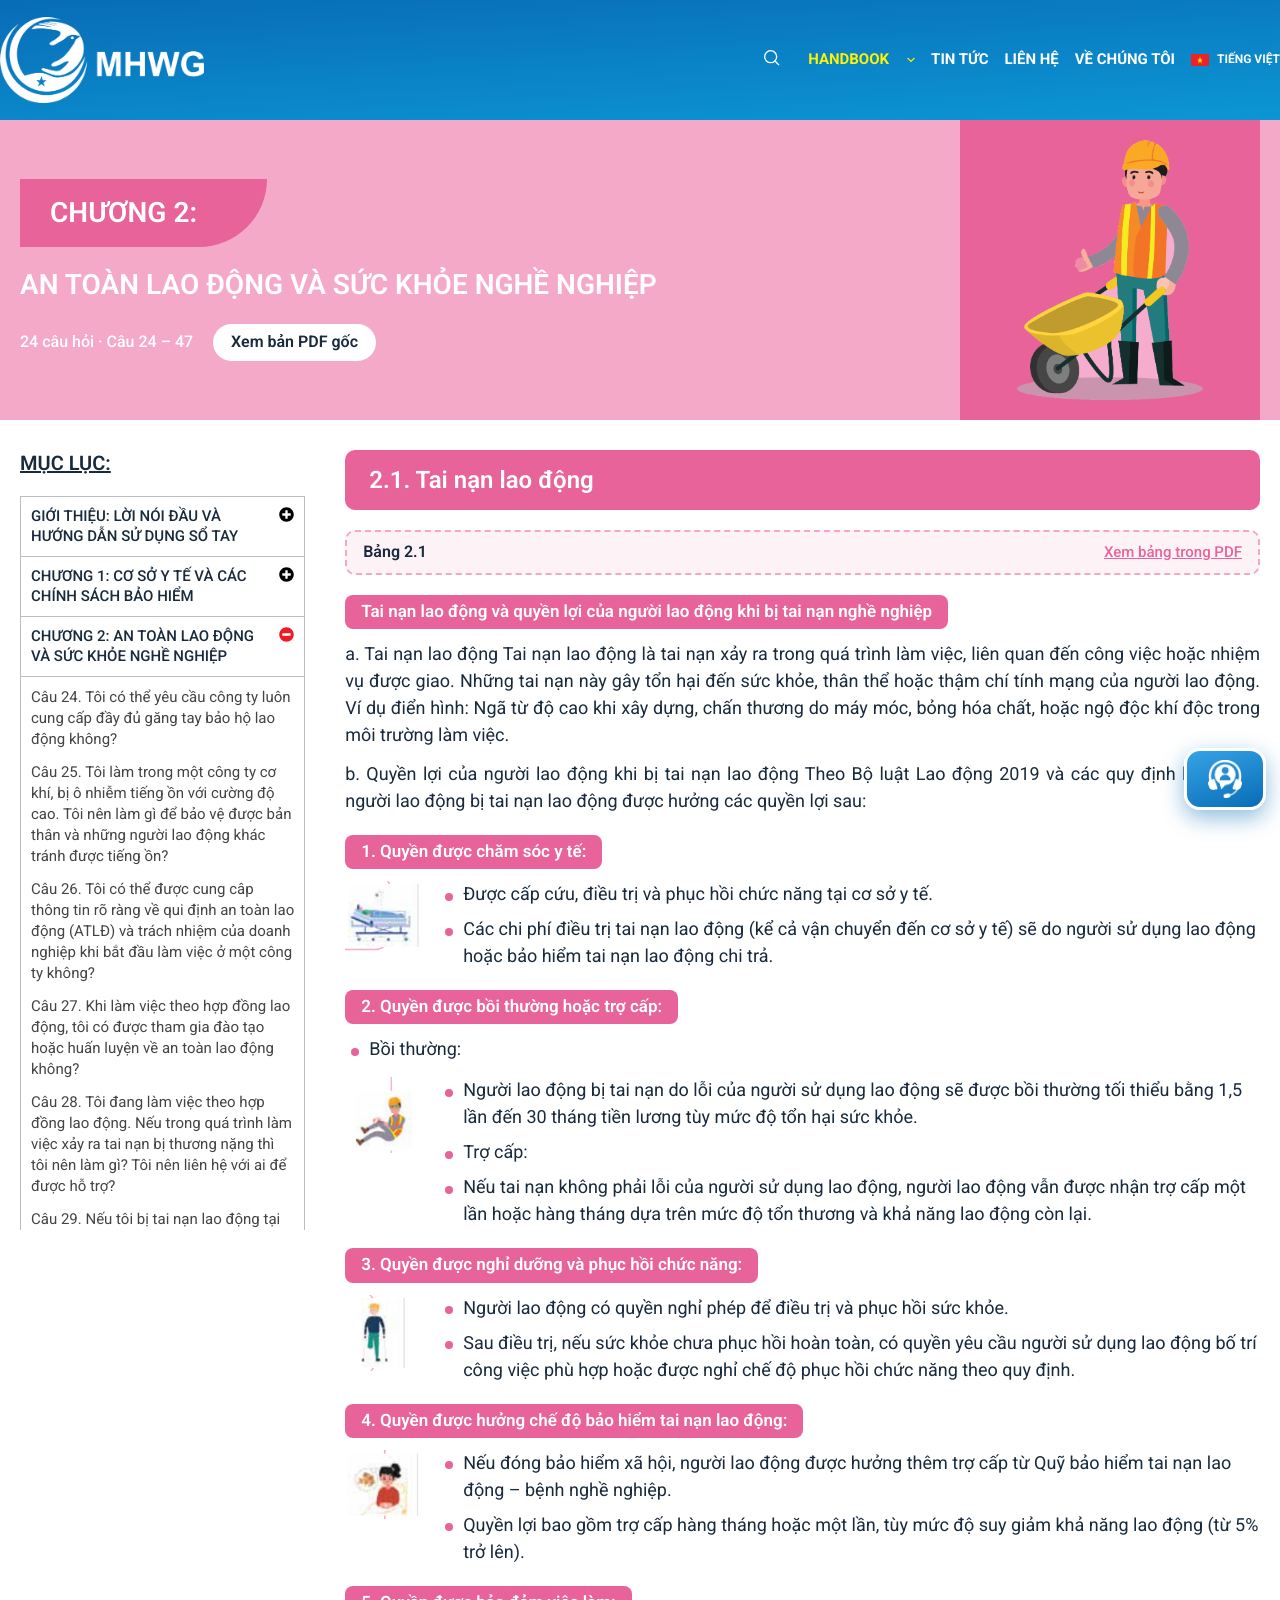
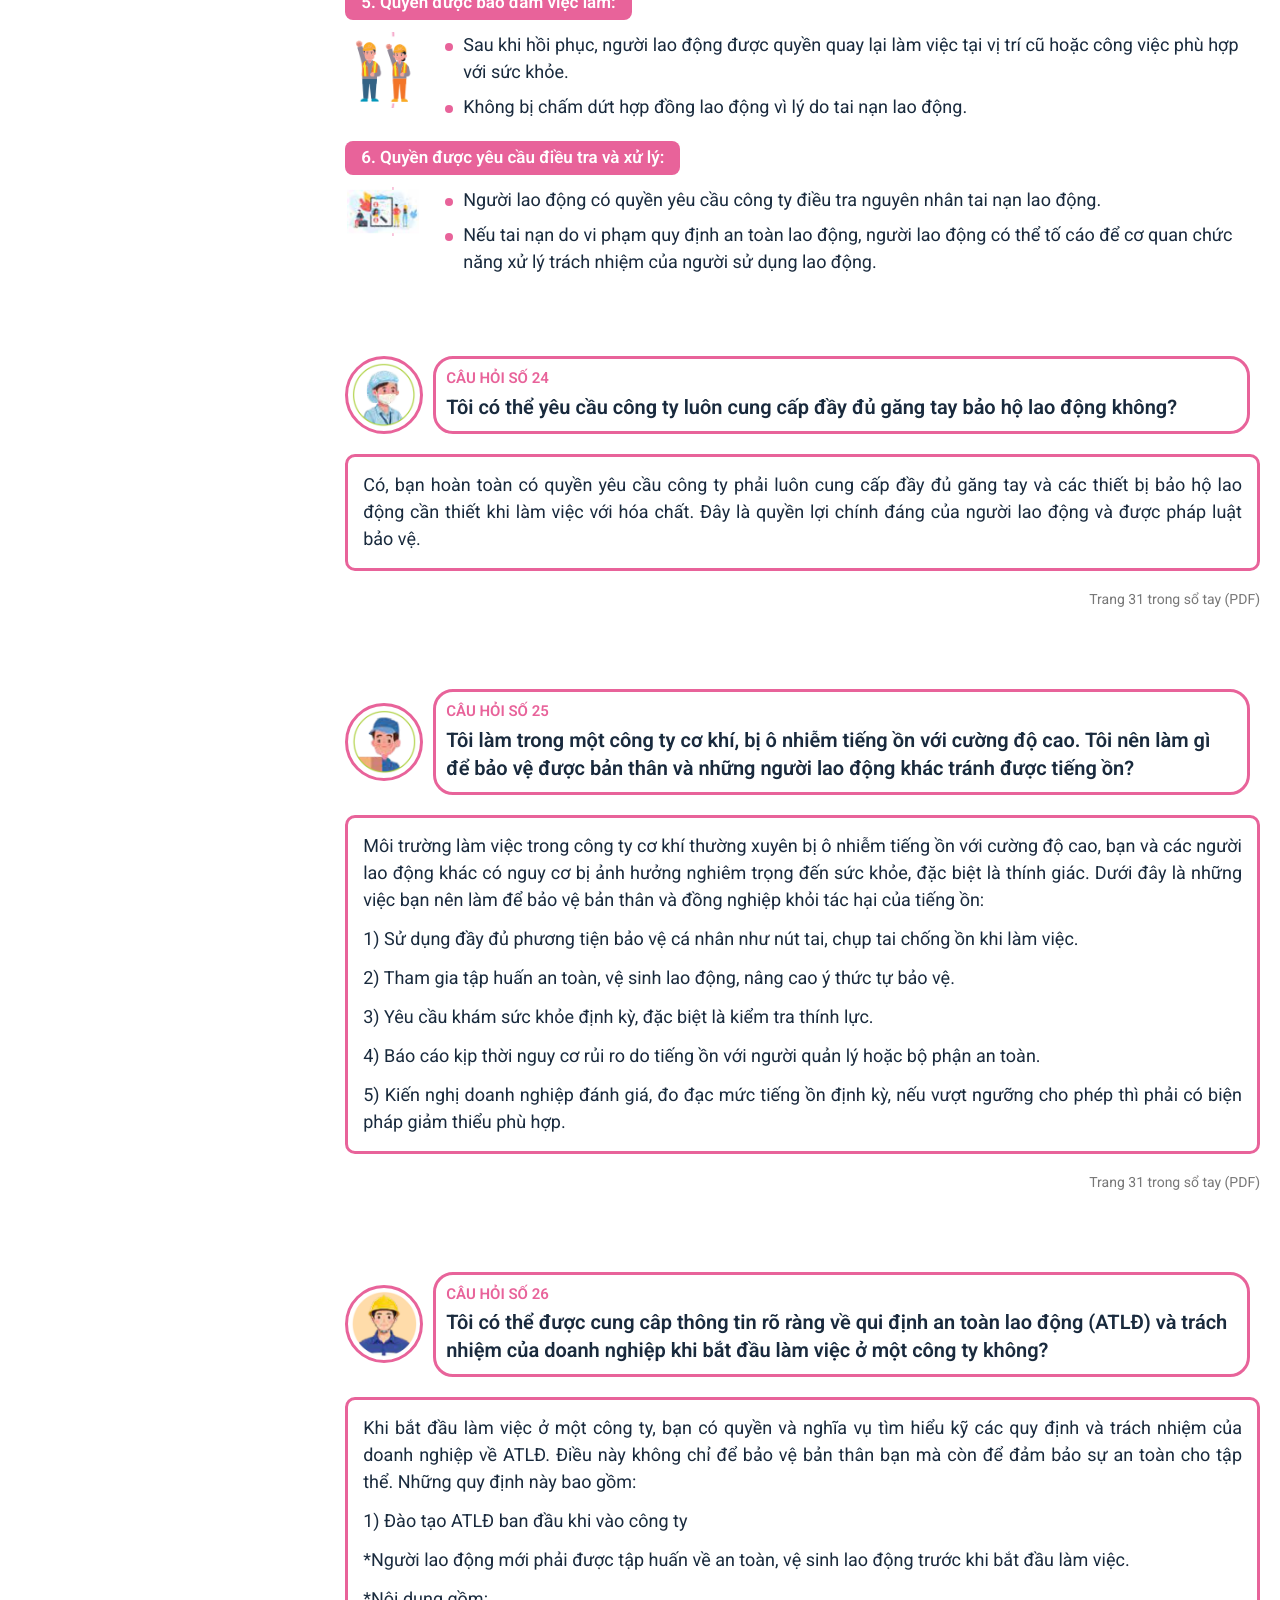
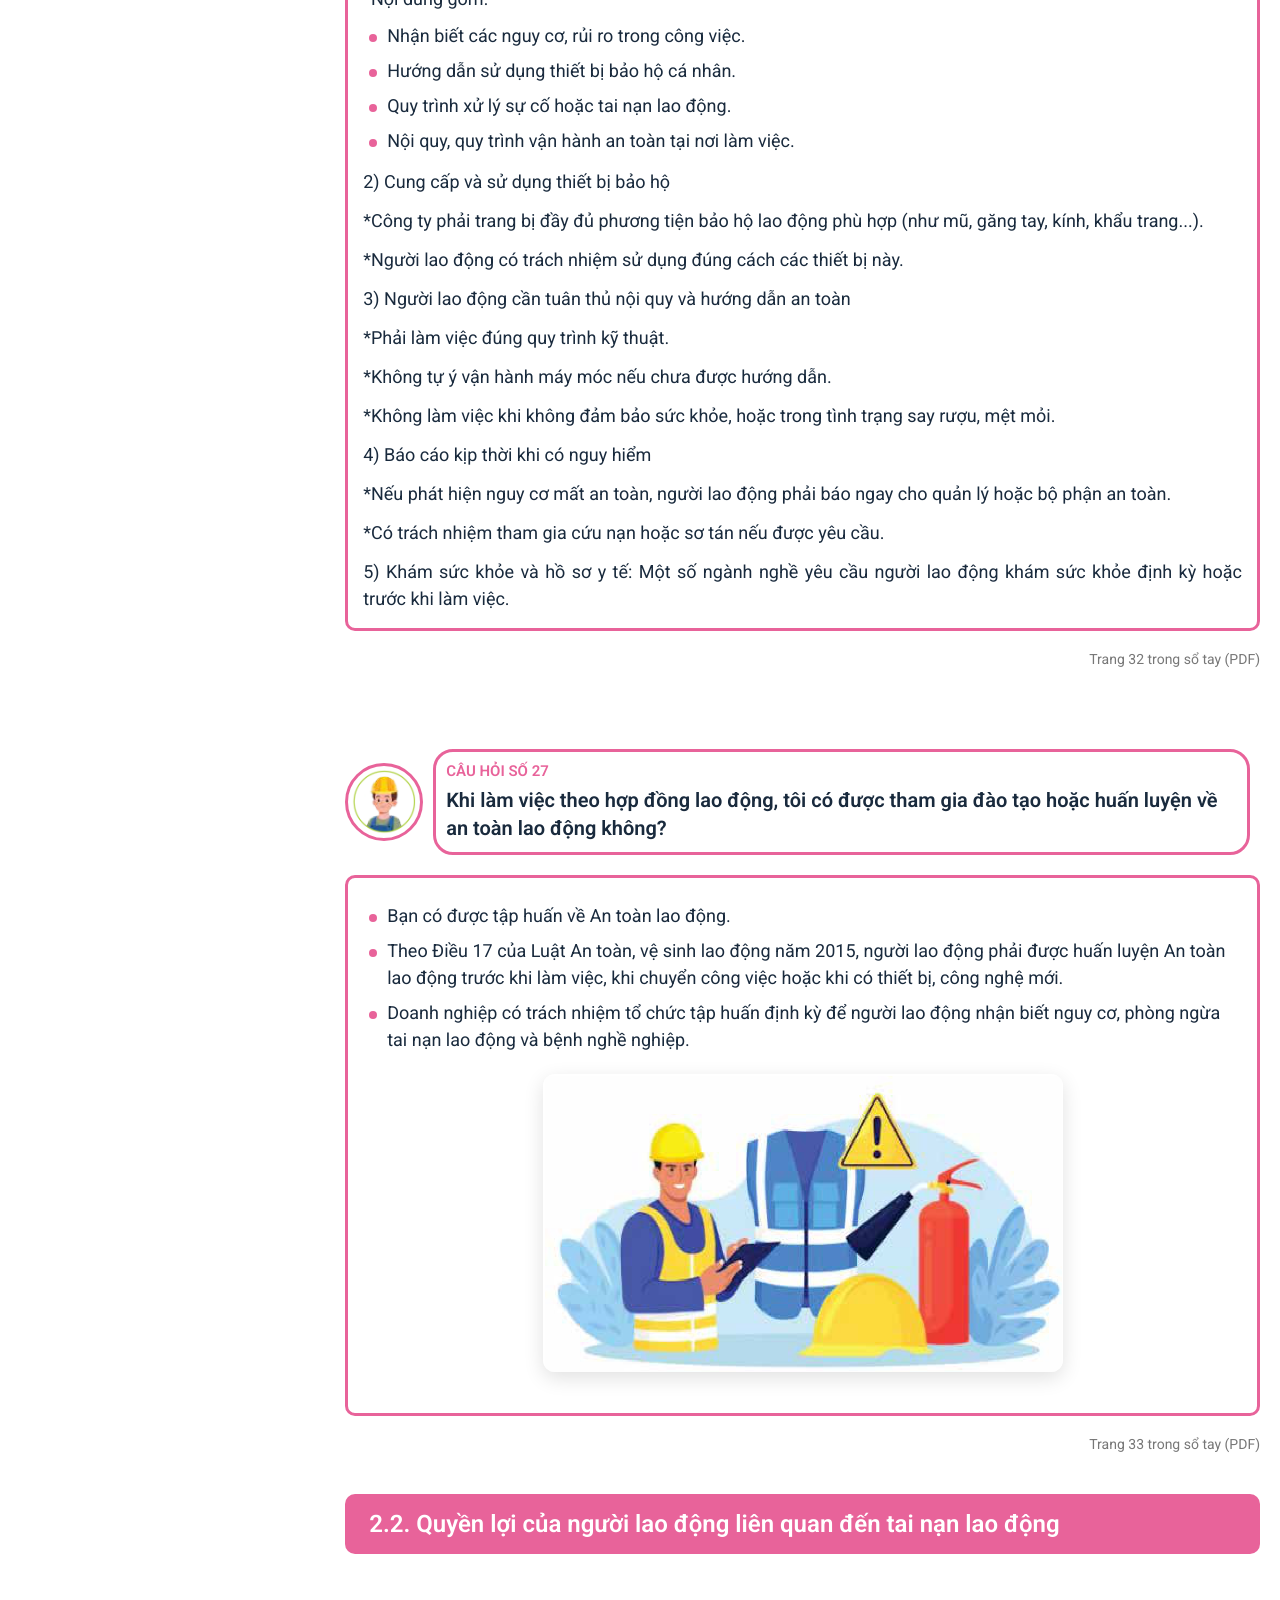
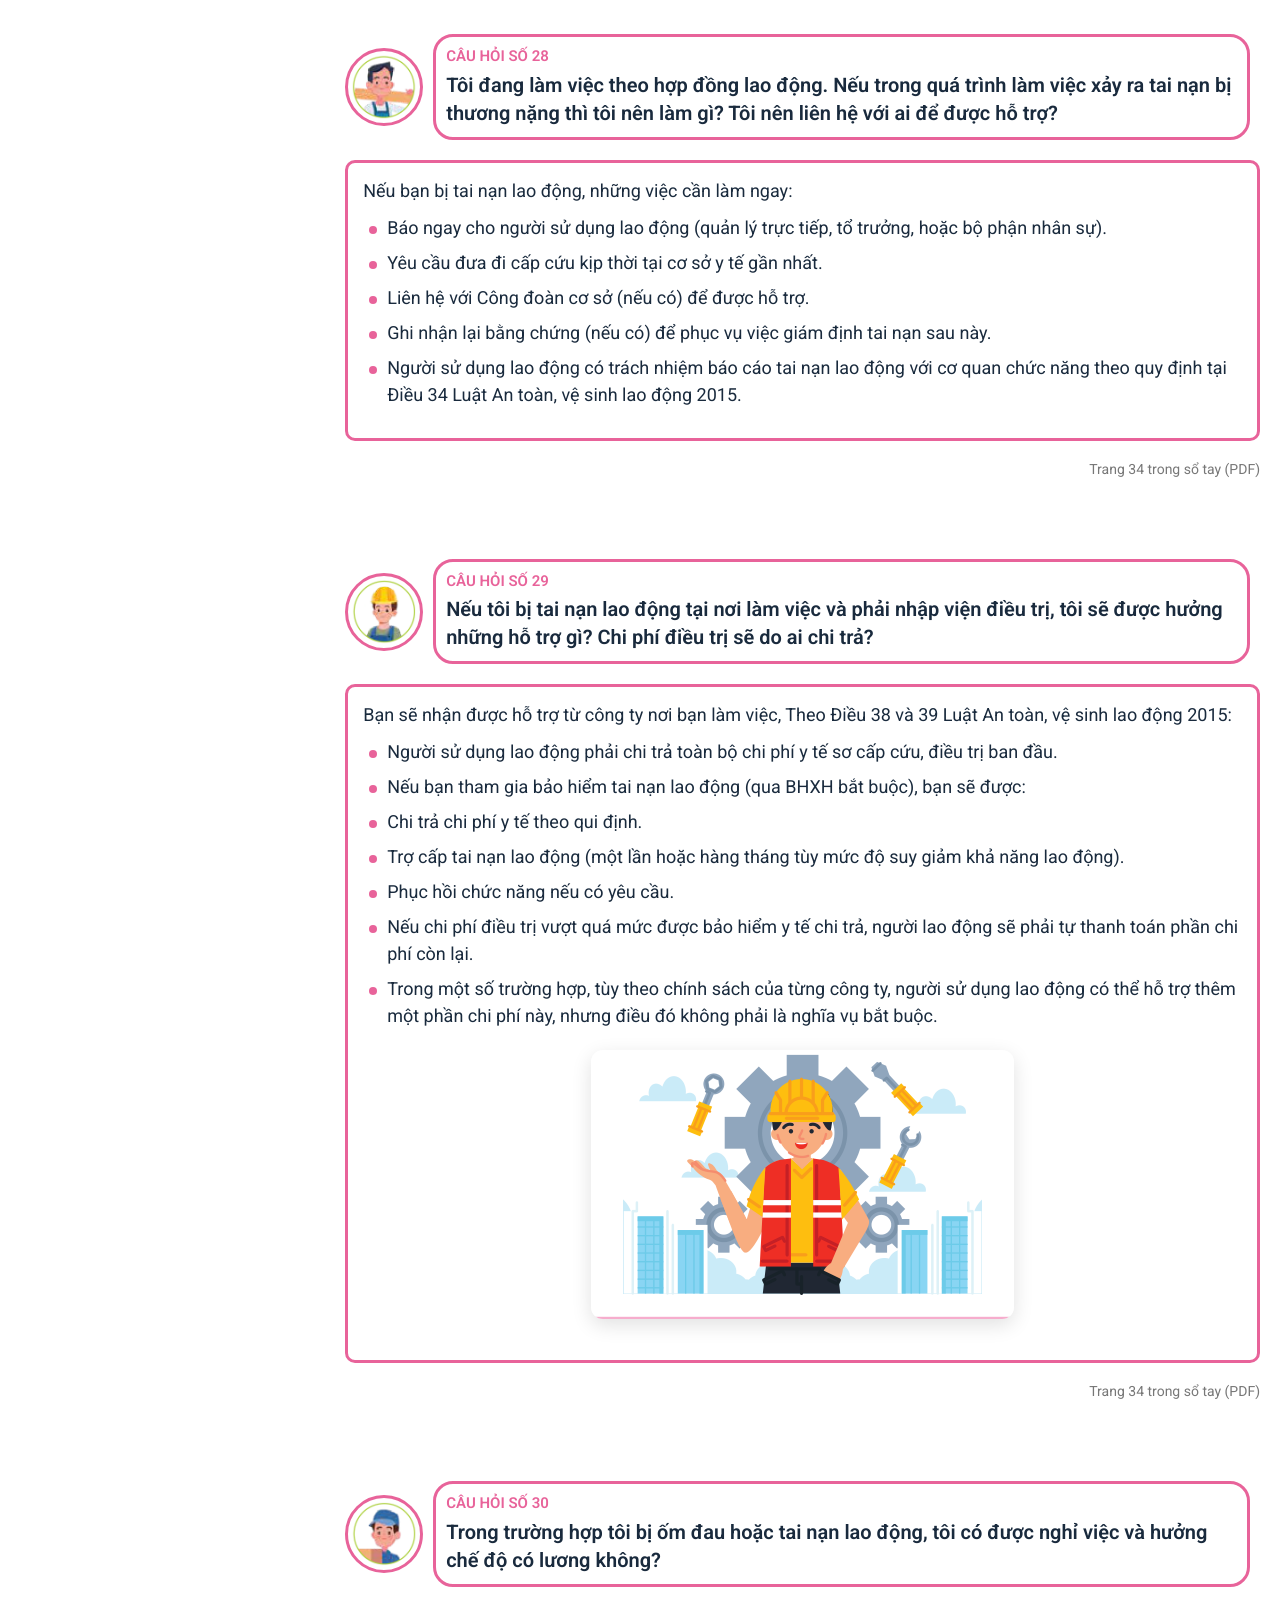
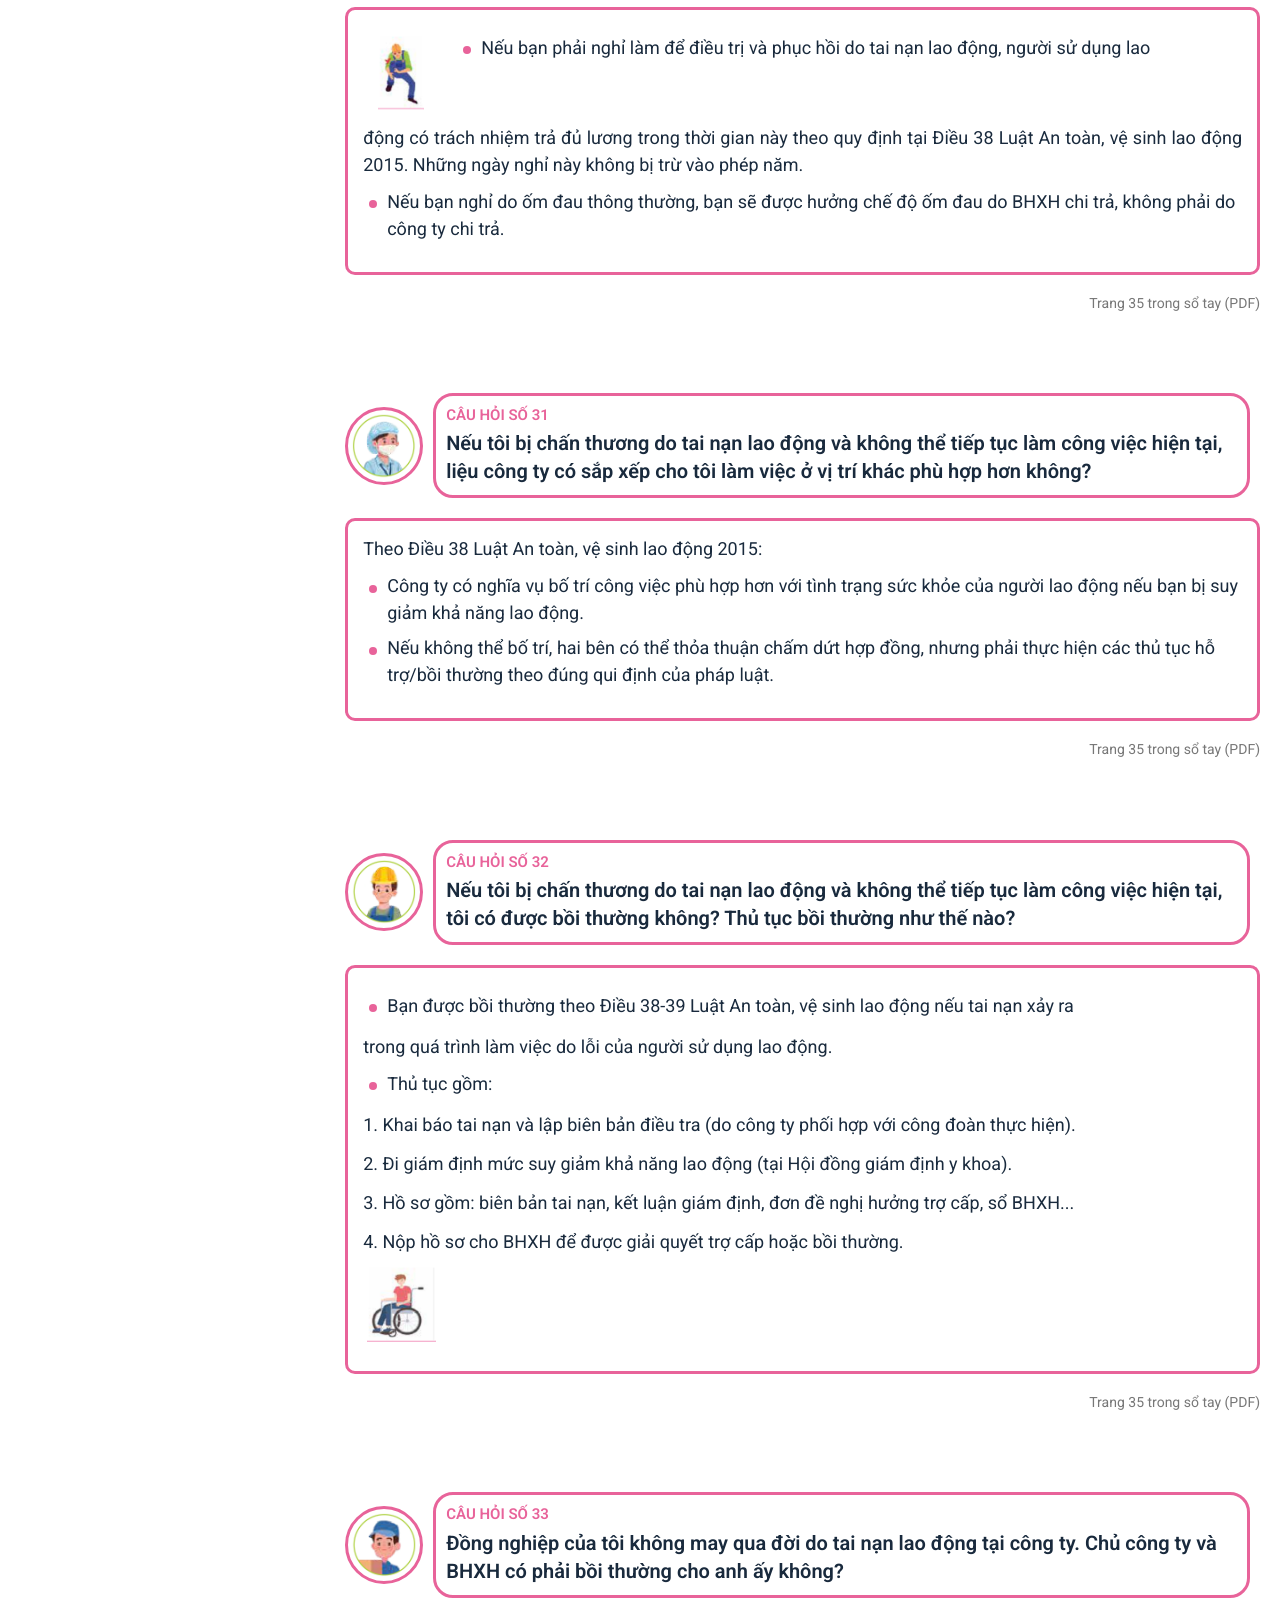
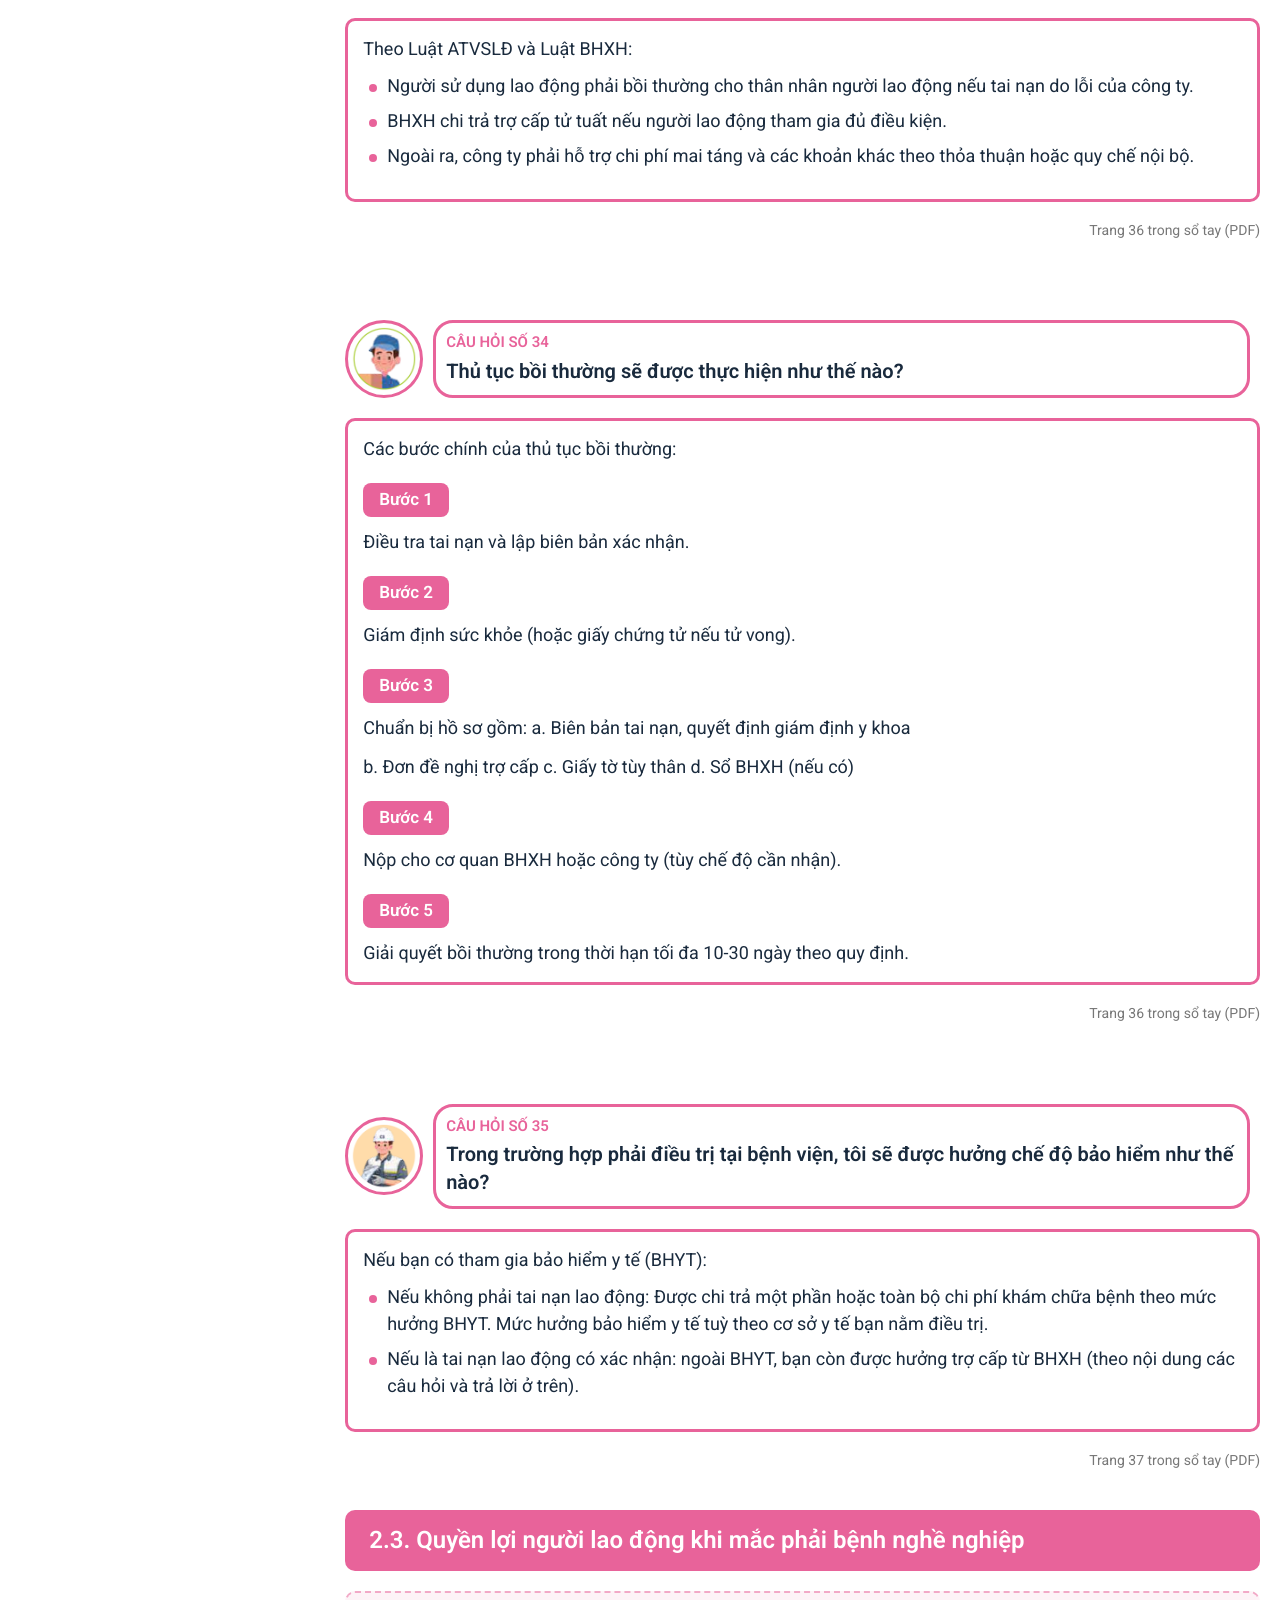
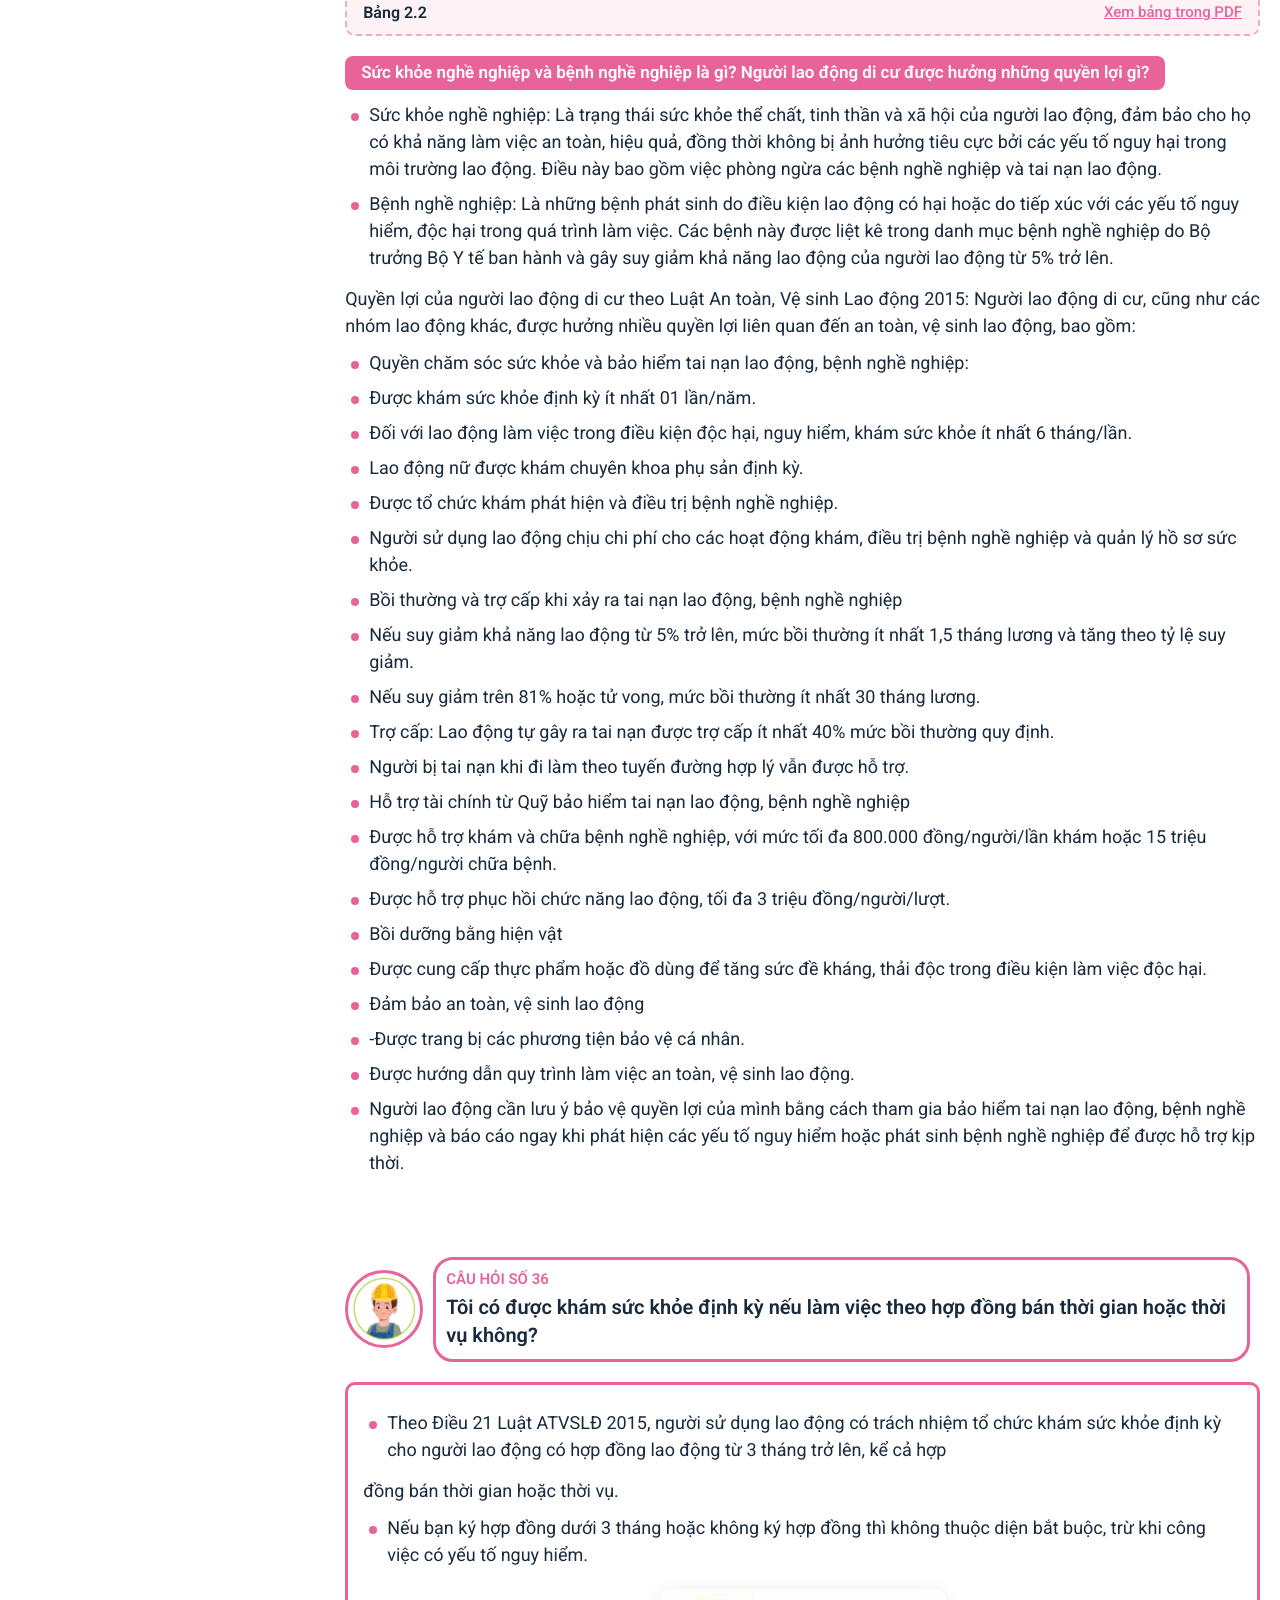
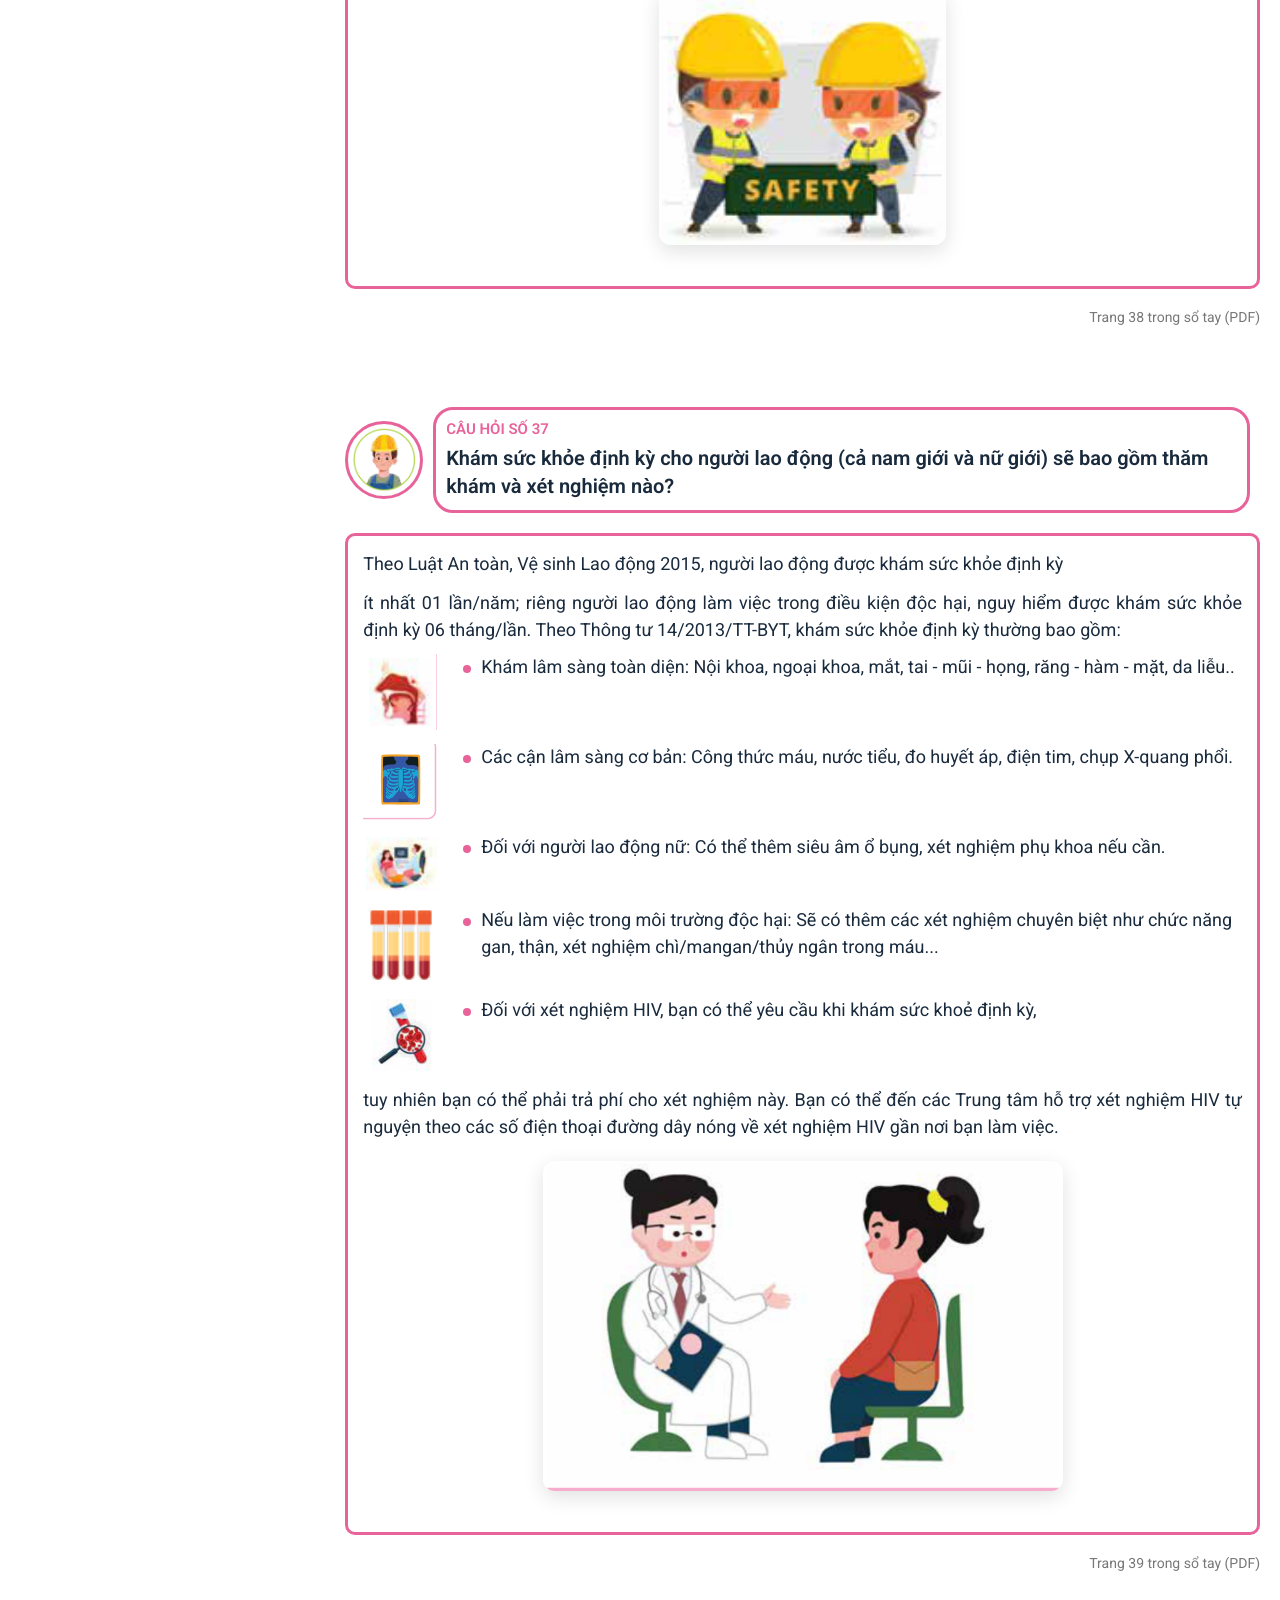
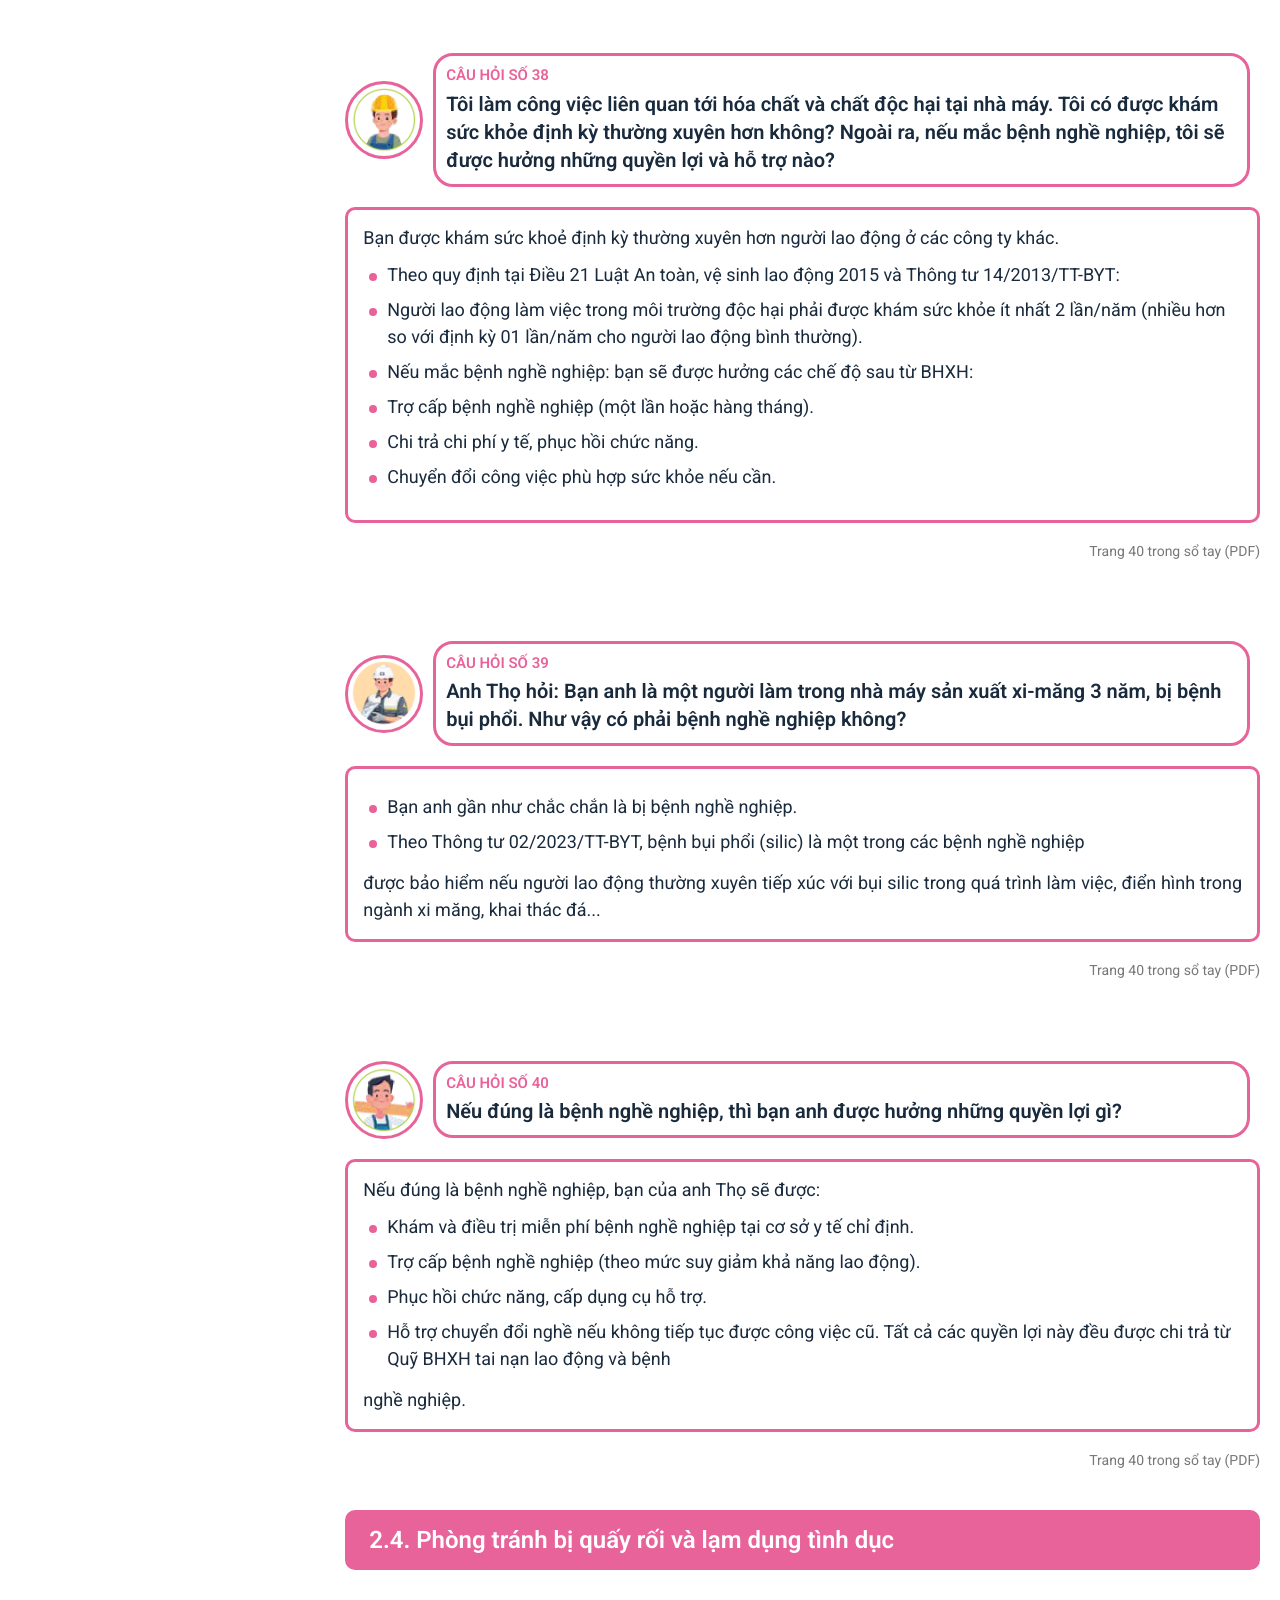
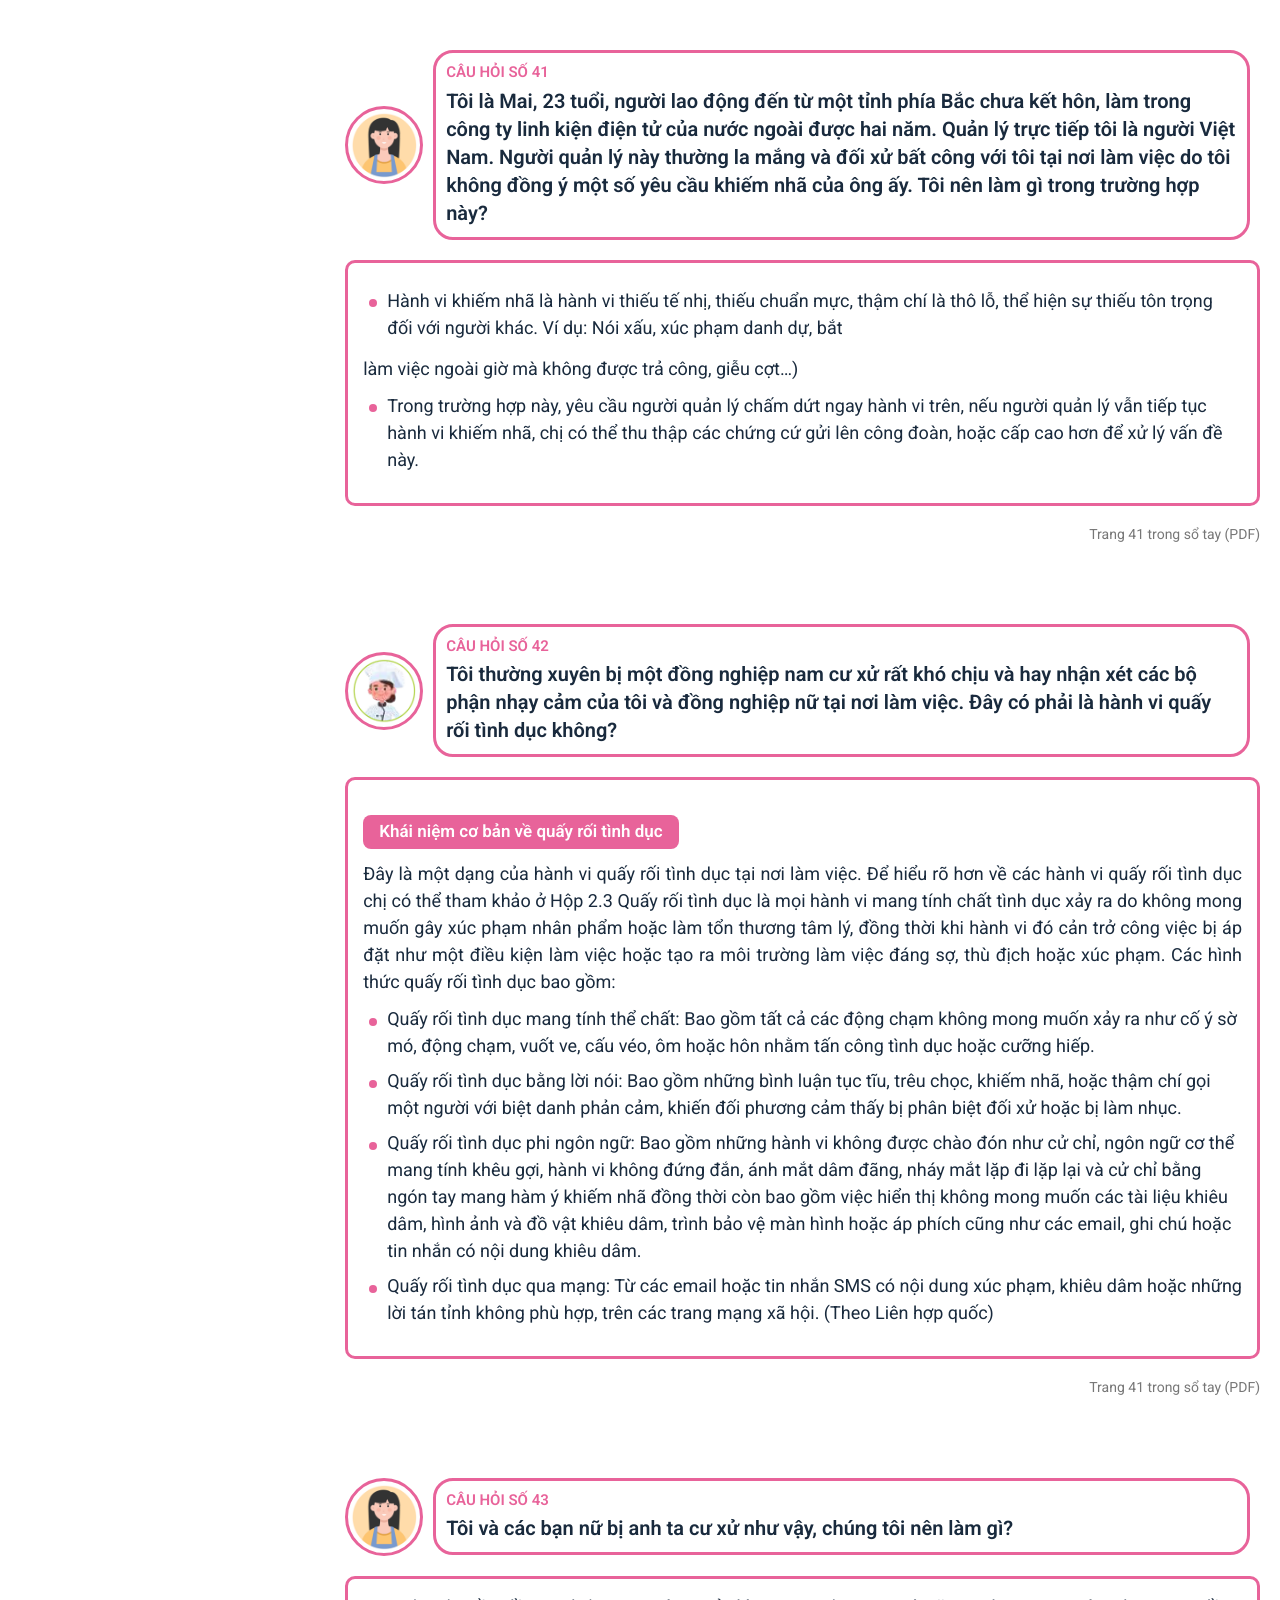
==== commit 9c2619f4: "Bổ sung đầy đủ hình ảnh từ sổ tay và căn chỉnh icon với nội dung - Thêm ảnh nhân vật cạnh 108 câu hỏ" ====
--- a/chapter_2.html
+++ b/chapter_2.html
@@ -236,7 +236,7 @@
                     <!-- end content -->
                     <!-- img -->
                     <div class="chapter-primary__img flex-0">
-                        <img src="./images/chuong-2-1.png" alt="">
+                        <img src="./images/chuong-2-1.png" width="543" height="760" alt="">
                     </div>
                     <!-- end img -->
                 </div>
@@ -709,42 +709,86 @@
                         <p>a. Tai nạn lao động Tai nạn lao động là tai nạn xảy ra trong quá trình làm việc, liên quan đến công việc hoặc nhiệm vụ được giao. Những tai nạn này gây tổn hại đến sức khỏe, thân thể hoặc thậm chí tính mạng của người lao động. Ví dụ điển hình: Ngã từ độ cao khi xây dựng, chấn thương do máy móc, bỏng hóa chất, hoặc ngộ độc khí độc trong môi trường làm việc.</p>
                         <p>b. Quyền lợi của người lao động khi bị tai nạn lao động Theo Bộ luật Lao động 2019 và các quy định liên quan, người lao động bị tai nạn lao động được hưởng các quyền lợi sau:</p>
                         <h4 class="heading-small">1. Quyền được chăm sóc y tế:</h4>
-                        <ul class="list-dot">
-                            <li>Được cấp cứu, điều trị và phục hồi chức năng tại cơ sở y tế.</li>
-                            <li>Các chi phí điều trị tai nạn lao động (kể cả vận chuyển đến cơ sở y tế) sẽ do người sử dụng lao động hoặc bảo hiểm tai nạn lao động chi trả.</li>
-                        </ul>
+                        <div class="icon-row">
+                            <div class="icon-row__icons">
+                                <img src="./images/hinh/hinh-031.png" width="122" height="115" alt="Hình minh họa" loading="lazy">
+                            </div>
+                            <div class="icon-row__body">
+                                <ul class="list-dot">
+                                    <li>Được cấp cứu, điều trị và phục hồi chức năng tại cơ sở y tế.</li>
+                                    <li>Các chi phí điều trị tai nạn lao động (kể cả vận chuyển đến cơ sở y tế) sẽ do người sử dụng lao động hoặc bảo hiểm tai nạn lao động chi trả.</li>
+                                </ul>
+                            </div>
+                        </div>
                         <h4 class="heading-small">2. Quyền được bồi thường hoặc trợ cấp:</h4>
                         <ul class="list-dot">
                             <li>Bồi thường:</li>
-                            <li>Người lao động bị tai nạn do lỗi của người sử dụng lao động sẽ được bồi thường tối thiểu bằng 1,5 lần đến 30 tháng tiền lương tùy mức độ tổn hại sức khỏe.</li>
-                            <li>Trợ cấp:</li>
-                            <li>Nếu tai nạn không phải lỗi của người sử dụng lao động, người lao động vẫn được nhận trợ cấp một lần hoặc hàng tháng dựa trên mức độ tổn thương và khả năng lao động còn lại.</li>
                         </ul>
+                        <div class="icon-row">
+                            <div class="icon-row__icons">
+                                <img src="./images/hinh/hinh-032.png" width="123" height="159" alt="Hình minh họa" loading="lazy">
+                            </div>
+                            <div class="icon-row__body">
+                                <ul class="list-dot">
+                                    <li>Người lao động bị tai nạn do lỗi của người sử dụng lao động sẽ được bồi thường tối thiểu bằng 1,5 lần đến 30 tháng tiền lương tùy mức độ tổn hại sức khỏe.</li>
+                                    <li>Trợ cấp:</li>
+                                    <li>Nếu tai nạn không phải lỗi của người sử dụng lao động, người lao động vẫn được nhận trợ cấp một lần hoặc hàng tháng dựa trên mức độ tổn thương và khả năng lao động còn lại.</li>
+                                </ul>
+                            </div>
+                        </div>
                         <h4 class="heading-small">3. Quyền được nghỉ dưỡng và phục hồi chức năng:</h4>
-                        <ul class="list-dot">
-                            <li>Người lao động có quyền nghỉ phép để điều trị và phục hồi sức khỏe.</li>
-                            <li>Sau điều trị, nếu sức khỏe chưa phục hồi hoàn toàn, có quyền yêu cầu người sử dụng lao động bố trí công việc phù hợp hoặc được nghỉ chế độ phục hồi chức năng theo quy định.</li>
-                        </ul>
+                        <div class="icon-row">
+                            <div class="icon-row__icons">
+                                <img src="./images/hinh/hinh-033.png" width="80" height="127" alt="Hình minh họa" loading="lazy">
+                            </div>
+                            <div class="icon-row__body">
+                                <ul class="list-dot">
+                                    <li>Người lao động có quyền nghỉ phép để điều trị và phục hồi sức khỏe.</li>
+                                    <li>Sau điều trị, nếu sức khỏe chưa phục hồi hoàn toàn, có quyền yêu cầu người sử dụng lao động bố trí công việc phù hợp hoặc được nghỉ chế độ phục hồi chức năng theo quy định.</li>
+                                </ul>
+                            </div>
+                        </div>
                         <h4 class="heading-small">4. Quyền được hưởng chế độ bảo hiểm tai nạn lao động:</h4>
-                        <ul class="list-dot">
-                            <li>Nếu đóng bảo hiểm xã hội, người lao động được hưởng thêm trợ cấp từ Quỹ bảo hiểm tai nạn lao động – bệnh nghề nghiệp.</li>
-                            <li>Quyền lợi bao gồm trợ cấp hàng tháng hoặc một lần, tùy mức độ suy giảm khả năng lao động (từ 5% trở lên).</li>
-                        </ul>
+                        <div class="icon-row">
+                            <div class="icon-row__icons">
+                                <img src="./images/hinh/hinh-034.png" width="109" height="99" alt="Hình minh họa" loading="lazy">
+                            </div>
+                            <div class="icon-row__body">
+                                <ul class="list-dot">
+                                    <li>Nếu đóng bảo hiểm xã hội, người lao động được hưởng thêm trợ cấp từ Quỹ bảo hiểm tai nạn lao động – bệnh nghề nghiệp.</li>
+                                    <li>Quyền lợi bao gồm trợ cấp hàng tháng hoặc một lần, tùy mức độ suy giảm khả năng lao động (từ 5% trở lên).</li>
+                                </ul>
+                            </div>
+                        </div>
                         <h4 class="heading-small">5. Quyền được bảo đảm việc làm:</h4>
-                        <ul class="list-dot">
-                            <li>Sau khi hồi phục, người lao động được quyền quay lại làm việc tại vị trí cũ hoặc công việc phù hợp với sức khỏe.</li>
-                            <li>Không bị chấm dứt hợp đồng lao động vì lý do tai nạn lao động.</li>
-                        </ul>
+                        <div class="icon-row">
+                            <div class="icon-row__icons">
+                                <img src="./images/hinh/hinh-035.png" width="72" height="89" alt="Hình minh họa" loading="lazy">
+                            </div>
+                            <div class="icon-row__body">
+                                <ul class="list-dot">
+                                    <li>Sau khi hồi phục, người lao động được quyền quay lại làm việc tại vị trí cũ hoặc công việc phù hợp với sức khỏe.</li>
+                                    <li>Không bị chấm dứt hợp đồng lao động vì lý do tai nạn lao động.</li>
+                                </ul>
+                            </div>
+                        </div>
                         <h4 class="heading-small">6. Quyền được yêu cầu điều tra và xử lý:</h4>
-                        <ul class="list-dot">
-                            <li>Người lao động có quyền yêu cầu công ty điều tra nguyên nhân tai nạn lao động.</li>
-                            <li>Nếu tai nạn do vi phạm quy định an toàn lao động, người lao động có thể tố cáo để cơ quan chức năng xử lý trách nhiệm của người sử dụng lao động.</li>
-                        </ul>
+                        <div class="icon-row">
+                            <div class="icon-row__icons">
+                                <img src="./images/hinh/hinh-036.png" width="141" height="91" alt="Hình minh họa" loading="lazy">
+                            </div>
+                            <div class="icon-row__body">
+                                <ul class="list-dot">
+                                    <li>Người lao động có quyền yêu cầu công ty điều tra nguyên nhân tai nạn lao động.</li>
+                                    <li>Nếu tai nạn do vi phạm quy định an toàn lao động, người lao động có thể tố cáo để cơ quan chức năng xử lý trách nhiệm của người sử dụng lao động.</li>
+                                </ul>
+                            </div>
+                        </div>
 
                         <!-- cau hoi 24 -->
                         <div class="part-question mt-40 pt-40" id="chapter-2__1">
                             <div class="three-item d-3xl-flex items-center justify-between mb-20">
-                                <div class="img three-item__img1 flex-0">?</div>
+                                <div class="img three-item__img1 flex-0"><img src="./images/nhan-vat/nhan-vat-03.png" alt=""></div>
                                 <div class="text flex-1 p-10 rounded-20 border-3px mx-10">
                                     <span class="text-number">Câu hỏi số 24</span>
                                     <h3 class="text-1 fs-20 fw-600">Tôi có thể yêu cầu công ty luôn cung cấp đầy đủ găng tay bảo hộ lao động không?</h3>
@@ -762,7 +806,7 @@
                         <!-- cau hoi 25 -->
                         <div class="part-question mt-40 pt-40" id="chapter-2__2">
                             <div class="three-item d-3xl-flex items-center justify-between mb-20">
-                                <div class="img three-item__img1 flex-0">?</div>
+                                <div class="img three-item__img1 flex-0"><img src="./images/nhan-vat/nhan-vat-01.png" alt=""></div>
                                 <div class="text flex-1 p-10 rounded-20 border-3px mx-10">
                                     <span class="text-number">Câu hỏi số 25</span>
                                     <h3 class="text-1 fs-20 fw-600">Tôi làm trong một công ty cơ khí, bị ô nhiễm tiếng ồn với cường độ cao. Tôi nên làm gì để bảo vệ được bản thân và những người lao động khác tránh được tiếng ồn?</h3>
@@ -785,7 +829,7 @@
                         <!-- cau hoi 26 -->
                         <div class="part-question mt-40 pt-40" id="chapter-2__3">
                             <div class="three-item d-3xl-flex items-center justify-between mb-20">
-                                <div class="img three-item__img1 flex-0">?</div>
+                                <div class="img three-item__img1 flex-0"><img src="./images/nhan-vat/nhan-vat-08.png" alt=""></div>
                                 <div class="text flex-1 p-10 rounded-20 border-3px mx-10">
                                     <span class="text-number">Câu hỏi số 26</span>
                                     <h3 class="text-1 fs-20 fw-600">Tôi có thể được cung câp thông tin rõ ràng về qui định an toàn lao động (ATLĐ) và trách nhiệm của doanh nghiệp khi bắt đầu làm việc ở một công ty không?</h3>
@@ -823,7 +867,7 @@
                         <!-- cau hoi 27 -->
                         <div class="part-question mt-40 pt-40" id="chapter-2__4">
                             <div class="three-item d-3xl-flex items-center justify-between mb-20">
-                                <div class="img three-item__img1 flex-0">?</div>
+                                <div class="img three-item__img1 flex-0"><img src="./images/nhan-vat/nhan-vat-04.png" alt=""></div>
                                 <div class="text flex-1 p-10 rounded-20 border-3px mx-10">
                                     <span class="text-number">Câu hỏi số 27</span>
                                     <h3 class="text-1 fs-20 fw-600">Khi làm việc theo hợp đồng lao động, tôi có được tham gia đào tạo hoặc huấn luyện về an toàn lao động không?</h3>
@@ -835,6 +879,7 @@
                                     <li>Theo Điều 17 của Luật An toàn, vệ sinh lao động năm 2015, người lao động phải được huấn luyện An toàn lao động trước khi làm việc, khi chuyển công việc hoặc khi có thiết bị, công nghệ mới.</li>
                                     <li>Doanh nghiệp có trách nhiệm tổ chức tập huấn định kỳ để người lao động nhận biết nguy cơ, phòng ngừa tai nạn lao động và bệnh nghề nghiệp.</li>
                                 </ul>
+                                <figure class="figure"><img src="./images/hinh/hinh-037.png" width="997" height="571" alt="Hình minh họa" loading="lazy"></figure>
                             </div>
                             <div class="part-source">
                                 <a href="./document/so-tay-suc-khoe-nguoi-lao-dong-di-cu.pdf#page=19" target="_blank" rel="noopener">Trang 33 trong sổ tay (PDF)</a>
@@ -846,7 +891,7 @@
                         <!-- cau hoi 28 -->
                         <div class="part-question mt-40 pt-40" id="chapter-2__5">
                             <div class="three-item d-3xl-flex items-center justify-between mb-20">
-                                <div class="img three-item__img1 flex-0">?</div>
+                                <div class="img three-item__img1 flex-0"><img src="./images/nhan-vat/nhan-vat-05.png" alt=""></div>
                                 <div class="text flex-1 p-10 rounded-20 border-3px mx-10">
                                     <span class="text-number">Câu hỏi số 28</span>
                                     <h3 class="text-1 fs-20 fw-600">Tôi đang làm việc theo hợp đồng lao động. Nếu trong quá trình làm việc xảy ra tai nạn bị thương nặng thì tôi nên làm gì? Tôi nên liên hệ với ai để được hỗ trợ?</h3>
@@ -871,7 +916,7 @@
                         <!-- cau hoi 29 -->
                         <div class="part-question mt-40 pt-40" id="chapter-2__6">
                             <div class="three-item d-3xl-flex items-center justify-between mb-20">
-                                <div class="img three-item__img1 flex-0">?</div>
+                                <div class="img three-item__img1 flex-0"><img src="./images/nhan-vat/nhan-vat-04.png" alt=""></div>
                                 <div class="text flex-1 p-10 rounded-20 border-3px mx-10">
                                     <span class="text-number">Câu hỏi số 29</span>
                                     <h3 class="text-1 fs-20 fw-600">Nếu tôi bị tai nạn lao động tại nơi làm việc và phải nhập viện điều trị, tôi sẽ được hưởng những hỗ trợ gì? Chi phí điều trị sẽ do ai chi trả?</h3>
@@ -888,6 +933,7 @@
                                     <li>Nếu chi phí điều trị vượt quá mức được bảo hiểm y tế chi trả, người lao động sẽ phải tự thanh toán phần chi phí còn lại.</li>
                                     <li>Trong một số trường hợp, tùy theo chính sách của từng công ty, người sử dụng lao động có thể hỗ trợ thêm một phần chi phí này, nhưng điều đó không phải là nghĩa vụ bắt buộc.</li>
                                 </ul>
+                                <figure class="figure"><img src="./images/hinh/hinh-038.png" width="423" height="269" alt="Hình minh họa" loading="lazy"></figure>
                             </div>
                             <div class="part-source">
                                 <a href="./document/so-tay-suc-khoe-nguoi-lao-dong-di-cu.pdf#page=19" target="_blank" rel="noopener">Trang 34 trong sổ tay (PDF)</a>
@@ -898,16 +944,23 @@
                         <!-- cau hoi 30 -->
                         <div class="part-question mt-40 pt-40" id="chapter-2__7">
                             <div class="three-item d-3xl-flex items-center justify-between mb-20">
-                                <div class="img three-item__img1 flex-0">?</div>
+                                <div class="img three-item__img1 flex-0"><img src="./images/nhan-vat/nhan-vat-01.png" alt=""></div>
                                 <div class="text flex-1 p-10 rounded-20 border-3px mx-10">
                                     <span class="text-number">Câu hỏi số 30</span>
                                     <h3 class="text-1 fs-20 fw-600">Trong trường hợp tôi bị ốm đau hoặc tai nạn lao động, tôi có được nghỉ việc và hưởng chế độ có lương không?</h3>
                                 </div>
                             </div>
                             <div class="part-answer p-15 my-20">
-                                <ul class="list-dot">
-                                    <li>Nếu bạn phải nghỉ làm để điều trị và phục hồi do tai nạn lao động, người sử dụng lao</li>
-                                </ul>
+                                <div class="icon-row">
+                                    <div class="icon-row__icons">
+                                        <img src="./images/hinh/hinh-039.png" width="112" height="183" alt="Hình minh họa" loading="lazy">
+                                    </div>
+                                    <div class="icon-row__body">
+                                        <ul class="list-dot">
+                                            <li>Nếu bạn phải nghỉ làm để điều trị và phục hồi do tai nạn lao động, người sử dụng lao</li>
+                                        </ul>
+                                    </div>
+                                </div>
                                 <p>động có trách nhiệm trả đủ lương trong thời gian này theo quy định tại Điều 38 Luật An toàn, vệ sinh lao động 2015. Những ngày nghỉ này không bị trừ vào phép năm.</p>
                                 <ul class="list-dot">
                                     <li>Nếu bạn nghỉ do ốm đau thông thường, bạn sẽ được hưởng chế độ ốm đau do BHXH chi trả, không phải do công ty chi trả.</li>
@@ -922,7 +975,7 @@
                         <!-- cau hoi 31 -->
                         <div class="part-question mt-40 pt-40" id="chapter-2__8">
                             <div class="three-item d-3xl-flex items-center justify-between mb-20">
-                                <div class="img three-item__img1 flex-0">?</div>
+                                <div class="img three-item__img1 flex-0"><img src="./images/nhan-vat/nhan-vat-03.png" alt=""></div>
                                 <div class="text flex-1 p-10 rounded-20 border-3px mx-10">
                                     <span class="text-number">Câu hỏi số 31</span>
                                     <h3 class="text-1 fs-20 fw-600">Nếu tôi bị chấn thương do tai nạn lao động và không thể tiếp tục làm công việc hiện tại, liệu công ty có sắp xếp cho tôi làm việc ở vị trí khác phù hợp hơn không?</h3>
@@ -944,7 +997,7 @@
                         <!-- cau hoi 32 -->
                         <div class="part-question mt-40 pt-40" id="chapter-2__9">
                             <div class="three-item d-3xl-flex items-center justify-between mb-20">
-                                <div class="img three-item__img1 flex-0">?</div>
+                                <div class="img three-item__img1 flex-0"><img src="./images/nhan-vat/nhan-vat-04.png" alt=""></div>
                                 <div class="text flex-1 p-10 rounded-20 border-3px mx-10">
                                     <span class="text-number">Câu hỏi số 32</span>
                                     <h3 class="text-1 fs-20 fw-600">Nếu tôi bị chấn thương do tai nạn lao động và không thể tiếp tục làm công việc hiện tại, tôi có được bồi thường không? Thủ tục bồi thường như thế nào?</h3>
@@ -962,6 +1015,11 @@
                                 <p>2. Đi giám định mức suy giảm khả năng lao động (tại Hội đồng giám định y khoa).</p>
                                 <p>3. Hồ sơ gồm: biên bản tai nạn, kết luận giám định, đơn đề nghị hưởng trợ cấp, sổ BHXH...</p>
                                 <p>4. Nộp hồ sơ cho BHXH để được giải quyết trợ cấp hoặc bồi thường.</p>
+                                <div class="icon-row">
+                                    <div class="icon-row__icons">
+                                        <img src="./images/hinh/hinh-040.png" width="173" height="191" alt="Hình minh họa" loading="lazy">
+                                    </div>
+                                </div>
                             </div>
                             <div class="part-source">
                                 <a href="./document/so-tay-suc-khoe-nguoi-lao-dong-di-cu.pdf#page=20" target="_blank" rel="noopener">Trang 35 trong sổ tay (PDF)</a>
@@ -972,7 +1030,7 @@
                         <!-- cau hoi 33 -->
                         <div class="part-question mt-40 pt-40" id="chapter-2__10">
                             <div class="three-item d-3xl-flex items-center justify-between mb-20">
-                                <div class="img three-item__img1 flex-0">?</div>
+                                <div class="img three-item__img1 flex-0"><img src="./images/nhan-vat/nhan-vat-01.png" alt=""></div>
                                 <div class="text flex-1 p-10 rounded-20 border-3px mx-10">
                                     <span class="text-number">Câu hỏi số 33</span>
                                     <h3 class="text-1 fs-20 fw-600">Đồng nghiệp của tôi không may qua đời do tai nạn lao động tại công ty. Chủ công ty và BHXH có phải bồi thường cho anh ấy không?</h3>
@@ -995,7 +1053,7 @@
                         <!-- cau hoi 34 -->
                         <div class="part-question mt-40 pt-40" id="chapter-2__11">
                             <div class="three-item d-3xl-flex items-center justify-between mb-20">
-                                <div class="img three-item__img1 flex-0">?</div>
+                                <div class="img three-item__img1 flex-0"><img src="./images/nhan-vat/nhan-vat-01.png" alt=""></div>
                                 <div class="text flex-1 p-10 rounded-20 border-3px mx-10">
                                     <span class="text-number">Câu hỏi số 34</span>
                                     <h3 class="text-1 fs-20 fw-600">Thủ tục bồi thường sẽ được thực hiện như thế nào?</h3>
@@ -1004,15 +1062,14 @@
                             <div class="part-answer p-15 my-20">
                                 <p>Các bước chính của thủ tục bồi thường:</p>
                                 <h4 class="heading-small">Bước 1</h4>
+                                <p>Điều tra tai nạn và lập biên bản xác nhận.</p>
                                 <h4 class="heading-small">Bước 2</h4>
-                                <p>Điều tra tai nạn và lập biên bản xác nhận.</p>
                                 <p>Giám định sức khỏe (hoặc giấy chứng tử nếu tử vong).</p>
+                                <h4 class="heading-small">Bước 3</h4>
+                                <p>Chuẩn bị hồ sơ gồm: a. Biên bản tai nạn, quyết định giám định y khoa</p>
+                                <p>b. Đơn đề nghị trợ cấp c. Giấy tờ tùy thân d. Sổ BHXH (nếu có)</p>
                                 <h4 class="heading-small">Bước 4</h4>
-                                <h4 class="heading-small">Bước 3</h4>
-                                <p>Nộp cho cơ quan BHXH hoặc công ty</p>
-                                <p>Chuẩn bị hồ sơ gồm: (tùy chế độ cần nhận).</p>
-                                <p>a. Biên bản tai nạn, quyết định giám định y khoa</p>
-                                <p>b. Đơn đề nghị trợ cấp c. Giấy tờ tùy thân d. Sổ BHXH (nếu có)</p>
+                                <p>Nộp cho cơ quan BHXH hoặc công ty (tùy chế độ cần nhận).</p>
                                 <h4 class="heading-small">Bước 5</h4>
                                 <p>Giải quyết bồi thường trong thời hạn tối đa 10-30 ngày theo quy định.</p>
                             </div>
@@ -1025,7 +1082,7 @@
                         <!-- cau hoi 35 -->
                         <div class="part-question mt-40 pt-40" id="chapter-2__12">
                             <div class="three-item d-3xl-flex items-center justify-between mb-20">
-                                <div class="img three-item__img1 flex-0">?</div>
+                                <div class="img three-item__img1 flex-0"><img src="./images/nhan-vat/nhan-vat-06.png" alt=""></div>
                                 <div class="text flex-1 p-10 rounded-20 border-3px mx-10">
                                     <span class="text-number">Câu hỏi số 35</span>
                                     <h3 class="text-1 fs-20 fw-600">Trong trường hợp phải điều trị tại bệnh viện, tôi sẽ được hưởng chế độ bảo hiểm như thế nào?</h3>
@@ -1077,7 +1134,7 @@
                         <!-- cau hoi 36 -->
                         <div class="part-question mt-40 pt-40" id="chapter-2__13">
                             <div class="three-item d-3xl-flex items-center justify-between mb-20">
-                                <div class="img three-item__img1 flex-0">?</div>
+                                <div class="img three-item__img1 flex-0"><img src="./images/nhan-vat/nhan-vat-04.png" alt=""></div>
                                 <div class="text flex-1 p-10 rounded-20 border-3px mx-10">
                                     <span class="text-number">Câu hỏi số 36</span>
                                     <h3 class="text-1 fs-20 fw-600">Tôi có được khám sức khỏe định kỳ nếu làm việc theo hợp đồng bán thời gian hoặc thời vụ không?</h3>
@@ -1091,6 +1148,7 @@
                                 <ul class="list-dot">
                                     <li>Nếu bạn ký hợp đồng dưới 3 tháng hoặc không ký hợp đồng thì không thuộc diện bắt buộc, trừ khi công việc có yếu tố nguy hiểm.</li>
                                 </ul>
+                                <figure class="figure"><img src="./images/hinh/hinh-041.png" width="287" height="256" alt="Hình minh họa" loading="lazy"></figure>
                             </div>
                             <div class="part-source">
                                 <a href="./document/so-tay-suc-khoe-nguoi-lao-dong-di-cu.pdf#page=21" target="_blank" rel="noopener">Trang 38 trong sổ tay (PDF)</a>
@@ -1101,7 +1159,7 @@
                         <!-- cau hoi 37 -->
                         <div class="part-question mt-40 pt-40" id="chapter-2__14">
                             <div class="three-item d-3xl-flex items-center justify-between mb-20">
-                                <div class="img three-item__img1 flex-0">?</div>
+                                <div class="img three-item__img1 flex-0"><img src="./images/nhan-vat/nhan-vat-04.png" alt=""></div>
                                 <div class="text flex-1 p-10 rounded-20 border-3px mx-10">
                                     <span class="text-number">Câu hỏi số 37</span>
                                     <h3 class="text-1 fs-20 fw-600">Khám sức khỏe định kỳ cho người lao động (cả nam giới và nữ giới) sẽ bao gồm thăm khám và xét nghiệm nào?</h3>
@@ -1110,24 +1168,58 @@
                             <div class="part-answer p-15 my-20">
                                 <p>Theo Luật An toàn, Vệ sinh Lao động 2015, người lao động được khám sức khỏe định kỳ</p>
                                 <p>ít nhất 01 lần/năm; riêng người lao động làm việc trong điều kiện độc hại, nguy hiểm được khám sức khỏe định kỳ 06 tháng/lần. Theo Thông tư 14/2013/TT-BYT, khám sức khỏe định kỳ thường bao gồm:</p>
-                                <ul class="list-dot">
-                                    <li>Khám lâm sàng toàn diện:</li>
-                                    <li>Các cận lâm sàng cơ bản: Nội khoa, ngoại khoa, mắt, tai -</li>
-                                </ul>
-                                <p>Công thức máu, nước tiểu, đo mũi - họng, răng - hàm - mặt,</p>
-                                <p>huyết áp, điện tim, chụp da liễu..</p>
-                                <p>X-quang phổi.</p>
-                                <ul class="list-dot">
-                                    <li>Đối với người lao động nữ:</li>
-                                    <li>Nếu làm việc trong môi</li>
-                                </ul>
-                                <p>Có thể thêm siêu âm ổ bụng,</p>
-                                <p>trường độc hại: Sẽ có thêm các xét nghiệm phụ khoa nếu cần.</p>
-                                <p>xét nghiệm chuyên biệt như chức năng gan, thận, xét nghiệm chì/mangan/thủy ngân trong máu...</p>
-                                <ul class="list-dot">
-                                    <li>Đối với xét nghiệm HIV, bạn có thể yêu cầu khi khám sức khoẻ định kỳ,</li>
-                                </ul>
+                                <div class="icon-row">
+                                    <div class="icon-row__icons">
+                                        <img src="./images/hinh/hinh-043.png" width="85" height="91" alt="Hình minh họa" loading="lazy">
+                                    </div>
+                                    <div class="icon-row__body">
+                                        <ul class="list-dot">
+                                            <li>Khám lâm sàng toàn diện: Nội khoa, ngoại khoa, mắt, tai - mũi - họng, răng - hàm - mặt, da liễu..</li>
+                                        </ul>
+                                    </div>
+                                </div>
+                                <div class="icon-row">
+                                    <div class="icon-row__icons">
+                                        <img src="./images/hinh/hinh-042.png" width="131" height="132" alt="Hình minh họa" loading="lazy">
+                                    </div>
+                                    <div class="icon-row__body">
+                                        <ul class="list-dot">
+                                            <li>Các cận lâm sàng cơ bản: Công thức máu, nước tiểu, đo huyết áp, điện tim, chụp X-quang phổi.</li>
+                                        </ul>
+                                    </div>
+                                </div>
+                                <div class="icon-row">
+                                    <div class="icon-row__icons">
+                                        <img src="./images/hinh/hinh-044.png" width="106" height="83" alt="Hình minh họa" loading="lazy">
+                                    </div>
+                                    <div class="icon-row__body">
+                                        <ul class="list-dot">
+                                            <li>Đối với người lao động nữ: Có thể thêm siêu âm ổ bụng, xét nghiệm phụ khoa nếu cần.</li>
+                                        </ul>
+                                    </div>
+                                </div>
+                                <div class="icon-row">
+                                    <div class="icon-row__icons">
+                                        <img src="./images/hinh/hinh-045.png" width="79" height="89" alt="Hình minh họa" loading="lazy">
+                                    </div>
+                                    <div class="icon-row__body">
+                                        <ul class="list-dot">
+                                            <li>Nếu làm việc trong môi trường độc hại: Sẽ có thêm các xét nghiệm chuyên biệt như chức năng gan, thận, xét nghiệm chì/mangan/thủy ngân trong máu...</li>
+                                        </ul>
+                                    </div>
+                                </div>
+                                <div class="icon-row">
+                                    <div class="icon-row__icons">
+                                        <img src="./images/hinh/hinh-046.png" width="124" height="150" alt="Hình minh họa" loading="lazy">
+                                    </div>
+                                    <div class="icon-row__body">
+                                        <ul class="list-dot">
+                                            <li>Đối với xét nghiệm HIV, bạn có thể yêu cầu khi khám sức khoẻ định kỳ,</li>
+                                        </ul>
+                                    </div>
+                                </div>
                                 <p>tuy nhiên bạn có thể phải trả phí cho xét nghiệm này. Bạn có thể đến các Trung tâm hỗ trợ xét nghiệm HIV tự nguyện theo các số điện thoại đường dây nóng về xét nghiệm HIV gần nơi bạn làm việc.</p>
+                                <figure class="figure"><img src="./images/hinh/hinh-047.png" width="646" height="410" alt="Hình minh họa" loading="lazy"></figure>
                             </div>
                             <div class="part-source">
                                 <a href="./document/so-tay-suc-khoe-nguoi-lao-dong-di-cu.pdf#page=22" target="_blank" rel="noopener">Trang 39 trong sổ tay (PDF)</a>
@@ -1138,7 +1230,7 @@
                         <!-- cau hoi 38 -->
                         <div class="part-question mt-40 pt-40" id="chapter-2__15">
                             <div class="three-item d-3xl-flex items-center justify-between mb-20">
-                                <div class="img three-item__img1 flex-0">?</div>
+                                <div class="img three-item__img1 flex-0"><img src="./images/nhan-vat/nhan-vat-04.png" alt=""></div>
                                 <div class="text flex-1 p-10 rounded-20 border-3px mx-10">
                                     <span class="text-number">Câu hỏi số 38</span>
                                     <h3 class="text-1 fs-20 fw-600">Tôi làm công việc liên quan tới hóa chất và chất độc hại tại nhà máy. Tôi có được khám sức khỏe định kỳ thường xuyên hơn không? Ngoài ra, nếu mắc bệnh nghề nghiệp, tôi sẽ được hưởng những quyền lợi và hỗ trợ nào?</h3>
@@ -1164,7 +1256,7 @@
                         <!-- cau hoi 39 -->
                         <div class="part-question mt-40 pt-40" id="chapter-2__16">
                             <div class="three-item d-3xl-flex items-center justify-between mb-20">
-                                <div class="img three-item__img1 flex-0">?</div>
+                                <div class="img three-item__img1 flex-0"><img src="./images/nhan-vat/nhan-vat-06.png" alt=""></div>
                                 <div class="text flex-1 p-10 rounded-20 border-3px mx-10">
                                     <span class="text-number">Câu hỏi số 39</span>
                                     <h3 class="text-1 fs-20 fw-600">Anh Thọ hỏi: Bạn anh là một người làm trong nhà máy sản xuất xi-măng 3 năm, bị bệnh bụi phổi. Như vậy có phải bệnh nghề nghiệp không?</h3>
@@ -1186,7 +1278,7 @@
                         <!-- cau hoi 40 -->
                         <div class="part-question mt-40 pt-40" id="chapter-2__17">
                             <div class="three-item d-3xl-flex items-center justify-between mb-20">
-                                <div class="img three-item__img1 flex-0">?</div>
+                                <div class="img three-item__img1 flex-0"><img src="./images/nhan-vat/nhan-vat-05.png" alt=""></div>
                                 <div class="text flex-1 p-10 rounded-20 border-3px mx-10">
                                     <span class="text-number">Câu hỏi số 40</span>
                                     <h3 class="text-1 fs-20 fw-600">Nếu đúng là bệnh nghề nghiệp, thì bạn anh được hưởng những quyền lợi gì?</h3>
@@ -1212,7 +1304,7 @@
                         <!-- cau hoi 41 -->
                         <div class="part-question mt-40 pt-40" id="chapter-2__18">
                             <div class="three-item d-3xl-flex items-center justify-between mb-20">
-                                <div class="img three-item__img1 flex-0">?</div>
+                                <div class="img three-item__img1 flex-0"><img src="./images/nhan-vat/nhan-vat-09.png" alt=""></div>
                                 <div class="text flex-1 p-10 rounded-20 border-3px mx-10">
                                     <span class="text-number">Câu hỏi số 41</span>
                                     <h3 class="text-1 fs-20 fw-600">Tôi là Mai, 23 tuổi, người lao động đến từ một tỉnh phía Bắc chưa kết hôn, làm trong công ty linh kiện điện tử của nước ngoài được hai năm. Quản lý trực tiếp tôi là người Việt Nam. Người quản lý này thường la mắng và đối xử bất công với tôi tại nơi làm việc do tôi không đồng ý một số yêu cầu khiếm nhã của ông ấy. Tôi nên làm gì trong trường hợp này?</h3>
@@ -1236,7 +1328,7 @@
                         <!-- cau hoi 42 -->
                         <div class="part-question mt-40 pt-40" id="chapter-2__19">
                             <div class="three-item d-3xl-flex items-center justify-between mb-20">
-                                <div class="img three-item__img1 flex-0">?</div>
+                                <div class="img three-item__img1 flex-0"><img src="./images/nhan-vat/nhan-vat-02.png" alt=""></div>
                                 <div class="text flex-1 p-10 rounded-20 border-3px mx-10">
                                     <span class="text-number">Câu hỏi số 42</span>
                                     <h3 class="text-1 fs-20 fw-600">Tôi thường xuyên bị một đồng nghiệp nam cư xử rất khó chịu và hay nhận xét các bộ phận nhạy cảm của tôi và đồng nghiệp nữ tại nơi làm việc. Đây có phải là hành vi quấy rối tình dục không?</h3>
@@ -1261,7 +1353,7 @@
                         <!-- cau hoi 43 -->
                         <div class="part-question mt-40 pt-40" id="chapter-2__20">
                             <div class="three-item d-3xl-flex items-center justify-between mb-20">
-                                <div class="img three-item__img1 flex-0">?</div>
+                                <div class="img three-item__img1 flex-0"><img src="./images/nhan-vat/nhan-vat-09.png" alt=""></div>
                                 <div class="text flex-1 p-10 rounded-20 border-3px mx-10">
                                     <span class="text-number">Câu hỏi số 43</span>
                                     <h3 class="text-1 fs-20 fw-600">Tôi và các bạn nữ bị anh ta cư xử như vậy, chúng tôi nên làm gì?</h3>
@@ -1280,7 +1372,7 @@
                         <!-- cau hoi 44 -->
                         <div class="part-question mt-40 pt-40" id="chapter-2__21">
                             <div class="three-item d-3xl-flex items-center justify-between mb-20">
-                                <div class="img three-item__img1 flex-0">?</div>
+                                <div class="img three-item__img1 flex-0"><img src="./images/nhan-vat/nhan-vat-06.png" alt=""></div>
                                 <div class="text flex-1 p-10 rounded-20 border-3px mx-10">
                                     <span class="text-number">Câu hỏi số 44</span>
                                     <h3 class="text-1 fs-20 fw-600">Bạn tôi làm trong một nhà hàng của một công ty khá nổi tiếng. Cô ấy thường bị khách hàng quấy rối tình dục (có hành vi đụng chạm không phù hợp, rủ đi chơi, thậm chí gạ gẫm qua đêm) khiến cô ấy cảm thấy bị xúc phạm. Tôi nên khuyên bạn tôi làm gì?</h3>
@@ -1304,7 +1396,7 @@
                         <!-- cau hoi 45 -->
                         <div class="part-question mt-40 pt-40" id="chapter-2__22">
                             <div class="three-item d-3xl-flex items-center justify-between mb-20">
-                                <div class="img three-item__img1 flex-0">?</div>
+                                <div class="img three-item__img1 flex-0"><img src="./images/nhan-vat/nhan-vat-09.png" alt=""></div>
                                 <div class="text flex-1 p-10 rounded-20 border-3px mx-10">
                                     <span class="text-number">Câu hỏi số 45</span>
                                     <h3 class="text-1 fs-20 fw-600">Bạn của chị Ngọc làm giúp việc cho một gia đình. Gần đây, ông chủ có hành vi cố tình chạm vào mông, kèm theo những lời nói đùa cợt, gạ gẫm đi chơi. Hành vi này của ông chủ có phải là bình thường không? Bạn của chị Ngọc rất lo lắng, chị ấy nên làm gì?</h3>
@@ -1327,7 +1419,7 @@
                         <!-- cau hoi 46 -->
                         <div class="part-question mt-40 pt-40" id="chapter-2__23">
                             <div class="three-item d-3xl-flex items-center justify-between mb-20">
-                                <div class="img three-item__img1 flex-0">?</div>
+                                <div class="img three-item__img1 flex-0"><img src="./images/nhan-vat/nhan-vat-09.png" alt=""></div>
                                 <div class="text flex-1 p-10 rounded-20 border-3px mx-10">
                                     <span class="text-number">Câu hỏi số 46</span>
                                     <h3 class="text-1 fs-20 fw-600">Bạn gái của Mai cho biết cô ấy đã bị bạn trai ép quan hệ tình dục trong khi bạn ấy chưa sẵn sàng cho việc này, hiện bạn ấy rất lo lắng. Trong trường hợp này, có phải bạo lực tình dục không?</h3>
@@ -1352,13 +1444,14 @@
                         <!-- cau hoi 47 -->
                         <div class="part-question mt-40 pt-40" id="chapter-2__24">
                             <div class="three-item d-3xl-flex items-center justify-between mb-20">
-                                <div class="img three-item__img1 flex-0">?</div>
+                                <div class="img three-item__img1 flex-0"><img src="./images/nhan-vat/nhan-vat-10.png" alt=""></div>
                                 <div class="text flex-1 p-10 rounded-20 border-3px mx-10">
                                     <span class="text-number">Câu hỏi số 47</span>
                                     <h3 class="text-1 fs-20 fw-600">Bạn của tôi cần phải làm gì trong trường hợp này?</h3>
                                 </div>
                             </div>
                             <div class="part-answer p-15 my-20">
+                                <figure class="figure"><img src="./images/hinh/hinh-048.png" width="397" height="348" alt="Hình minh họa" loading="lazy"></figure>
                                 <ul class="list-dot">
                                     <li>Trước hết, bạn ấy cần uống ngay viên thuốc tránh thai khẩn cấp và uống thuốc dự phòng về lây truyền qua đường tình dục (cần được bác sĩ tư vấn).</li>
                                     <li>Hãy đến cơ sở y tế gần nhất có chuyên môn phù hợp và có uy tín để được thăm khám và có hướng xử lý kịp thời. Việc tiếp theo cần làm:</li>
--- a/css/style.css
+++ b/css/style.css
@@ -2423,6 +2423,39 @@
   font-style: italic;
   color: #666;
 }
+.chapter-secondary__right .icon-row {
+  display: flex;
+  align-items: flex-start;
+  gap: 18px;
+  margin: 10px 0 14px;
+}
+.chapter-secondary__right .icon-row__icons {
+  flex: 0 0 76px;
+  display: flex;
+  flex-direction: column;
+  align-items: center;
+  gap: 10px;
+}
+.chapter-secondary__right .icon-row__icons img {
+  max-width: 76px;
+  max-height: 76px;
+  width: auto;
+  height: auto;
+  object-fit: contain;
+}
+.chapter-secondary__right .icon-row__body {
+  flex: 1;
+  min-width: 0;
+}
+.chapter-secondary__right .icon-row__body > :first-child {
+  margin-top: 0;
+}
+.chapter-secondary__right .icon-row__body > :last-child {
+  margin-bottom: 0;
+}
+.chapter-secondary__right .heading-small {
+  display: table;
+}
 .chapter-secondary__right .note {
   display: flex;
   align-items: center;
@@ -2465,16 +2498,19 @@
   border-style: solid;
 }
 .chapter-secondary__right .three-item__img1 {
-  width: 70px;
-  height: 70px;
-  display: flex;
-  align-items: center;
-  justify-content: center;
+  width: 78px;
+  height: 78px;
+  padding: 3px;
   border-radius: 50%;
-  color: #fff;
-  font-size: 36px;
-  font-weight: 700;
-  line-height: 1;
+  border: 3px solid;
+  background-color: #fff;
+  overflow: hidden;
+}
+.chapter-secondary__right .three-item__img1 img {
+  width: 100%;
+  height: 100%;
+  object-fit: contain;
+  border-radius: 50%;
 }
 .chapter-secondary__right .three-item .text-number {
   display: block;
@@ -2489,6 +2525,11 @@
 .chapter-secondary__right .part-answer {
   border-radius: 10px;
   border: 3px solid;
+}
+.chapter-secondary__right .part-answer::after {
+  content: "";
+  display: block;
+  clear: both;
 }
 .chapter-secondary__right .part-source {
   display: flex;
@@ -2550,11 +2591,11 @@
 }
 .chapter-secondary__right.chapter-0 .heading,
 .chapter-secondary__right.chapter-0 .heading-small,
-.chapter-secondary__right.chapter-0 .three-item__img1,
 .chapter-secondary__right.chapter-0 .list-dot li:before {
   background-color: #1e73be;
 }
 .chapter-secondary__right.chapter-0 .three-item .text,
+.chapter-secondary__right.chapter-0 .three-item__img1,
 .chapter-secondary__right.chapter-0 .part-answer {
   border-color: #1e73be;
 }
@@ -2571,11 +2612,11 @@
 }
 .chapter-secondary__right.chapter-1 .heading,
 .chapter-secondary__right.chapter-1 .heading-small,
-.chapter-secondary__right.chapter-1 .three-item__img1,
 .chapter-secondary__right.chapter-1 .list-dot li:before {
   background-color: #23a88f;
 }
 .chapter-secondary__right.chapter-1 .three-item .text,
+.chapter-secondary__right.chapter-1 .three-item__img1,
 .chapter-secondary__right.chapter-1 .part-answer {
   border-color: #23a88f;
 }
@@ -2592,11 +2633,11 @@
 }
 .chapter-secondary__right.chapter-2 .heading,
 .chapter-secondary__right.chapter-2 .heading-small,
-.chapter-secondary__right.chapter-2 .three-item__img1,
 .chapter-secondary__right.chapter-2 .list-dot li:before {
   background-color: #e8639a;
 }
 .chapter-secondary__right.chapter-2 .three-item .text,
+.chapter-secondary__right.chapter-2 .three-item__img1,
 .chapter-secondary__right.chapter-2 .part-answer {
   border-color: #e8639a;
 }
@@ -2613,11 +2654,11 @@
 }
 .chapter-secondary__right.chapter-3 .heading,
 .chapter-secondary__right.chapter-3 .heading-small,
-.chapter-secondary__right.chapter-3 .three-item__img1,
 .chapter-secondary__right.chapter-3 .list-dot li:before {
   background-color: #20a9e0;
 }
 .chapter-secondary__right.chapter-3 .three-item .text,
+.chapter-secondary__right.chapter-3 .three-item__img1,
 .chapter-secondary__right.chapter-3 .part-answer {
   border-color: #20a9e0;
 }
@@ -2634,11 +2675,11 @@
 }
 .chapter-secondary__right.chapter-4 .heading,
 .chapter-secondary__right.chapter-4 .heading-small,
-.chapter-secondary__right.chapter-4 .three-item__img1,
 .chapter-secondary__right.chapter-4 .list-dot li:before {
   background-color: #9464b4;
 }
 .chapter-secondary__right.chapter-4 .three-item .text,
+.chapter-secondary__right.chapter-4 .three-item__img1,
 .chapter-secondary__right.chapter-4 .part-answer {
   border-color: #9464b4;
 }
@@ -2655,11 +2696,11 @@
 }
 .chapter-secondary__right.chapter-5 .heading,
 .chapter-secondary__right.chapter-5 .heading-small,
-.chapter-secondary__right.chapter-5 .three-item__img1,
 .chapter-secondary__right.chapter-5 .list-dot li:before {
   background-color: #f0a92e;
 }
 .chapter-secondary__right.chapter-5 .three-item .text,
+.chapter-secondary__right.chapter-5 .three-item__img1,
 .chapter-secondary__right.chapter-5 .part-answer {
   border-color: #f0a92e;
 }
@@ -2893,10 +2934,24 @@
 }
 
 .character-item {
+  display: flex;
+  align-items: flex-start;
+  gap: 16px;
   padding: 18px 20px;
   border: 2px solid #d9e6f5;
   border-radius: 14px;
   background-color: #f7fbff;
+}
+.character-item__img {
+  flex-shrink: 0;
+  width: 84px;
+  height: 84px;
+  border-radius: 50%;
+  object-fit: cover;
+  background-color: #fff;
+}
+.character-item__content {
+  flex: 1;
 }
 .character-item__name {
   margin-bottom: 8px;
@@ -3335,9 +3390,10 @@
     font-size: 18px;
   }
   .chapter-secondary__right .three-item__img1 {
-    width: 46px;
-    height: 46px;
-    font-size: 24px;
+    width: 56px;
+    height: 56px;
+    border-width: 2px;
+    padding: 2px;
   }
   .chapter-secondary__right .three-item .text {
     padding: 10px;
@@ -3350,6 +3406,16 @@
   .chapter-secondary__right .part-answer {
     padding: 12px;
   }
+  .chapter-secondary__right .icon-row {
+    gap: 12px;
+  }
+  .chapter-secondary__right .icon-row__icons {
+    flex-basis: 52px;
+  }
+  .chapter-secondary__right .icon-row__icons img {
+    max-width: 52px;
+    max-height: 52px;
+  }
   .chapter-secondary__right .note {
     display: block;
   }
